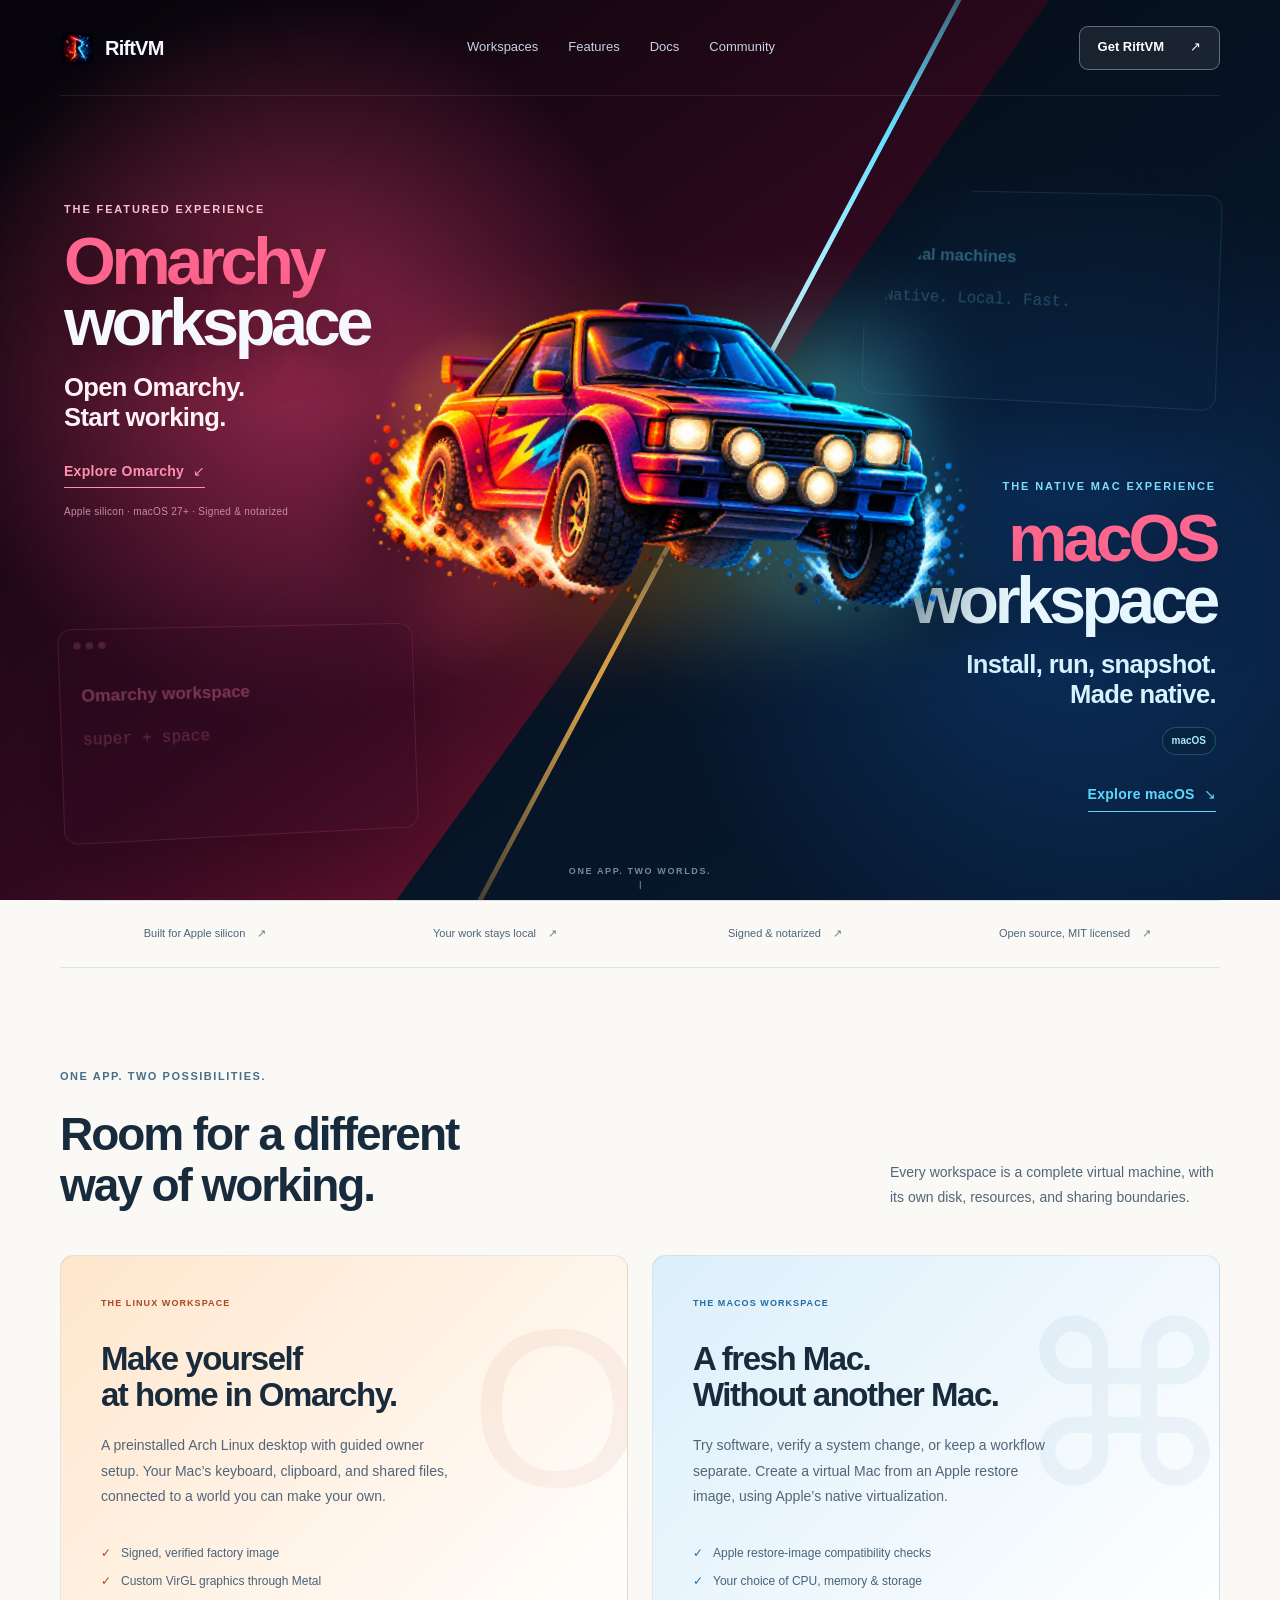
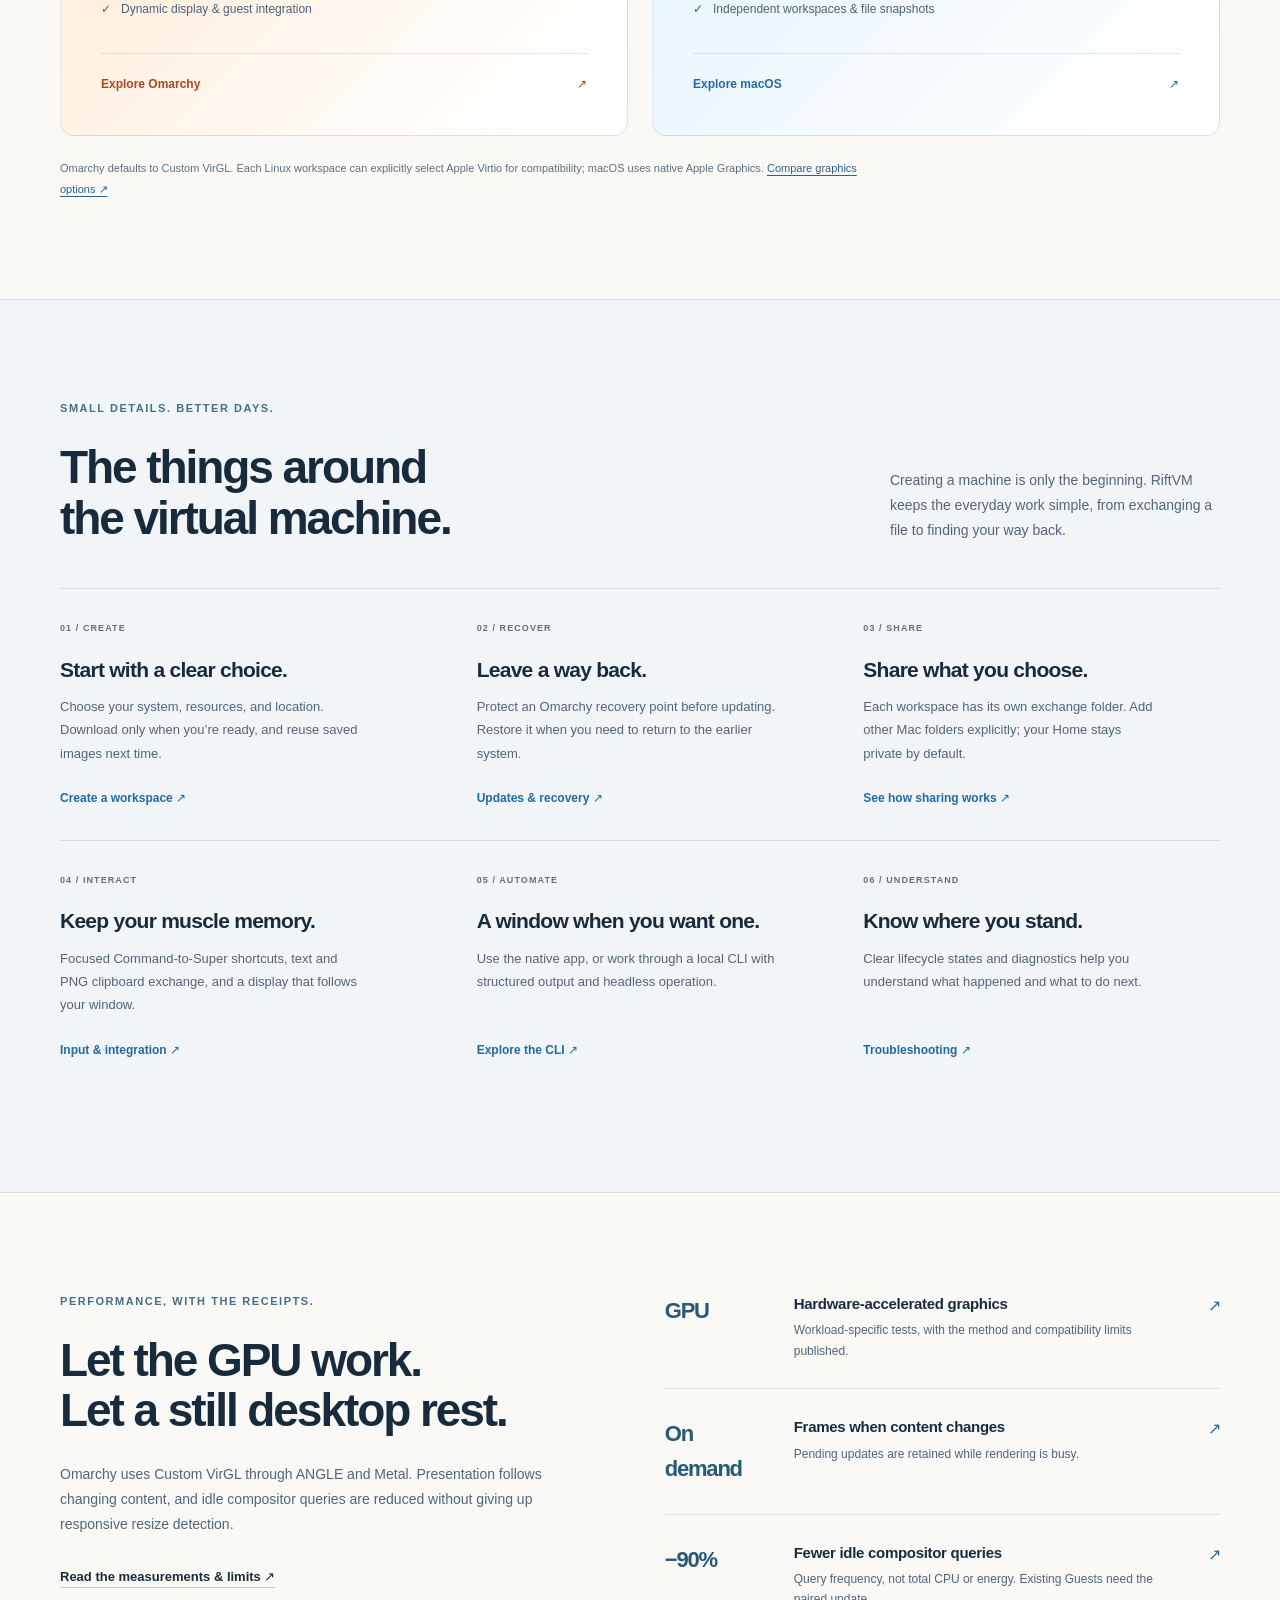
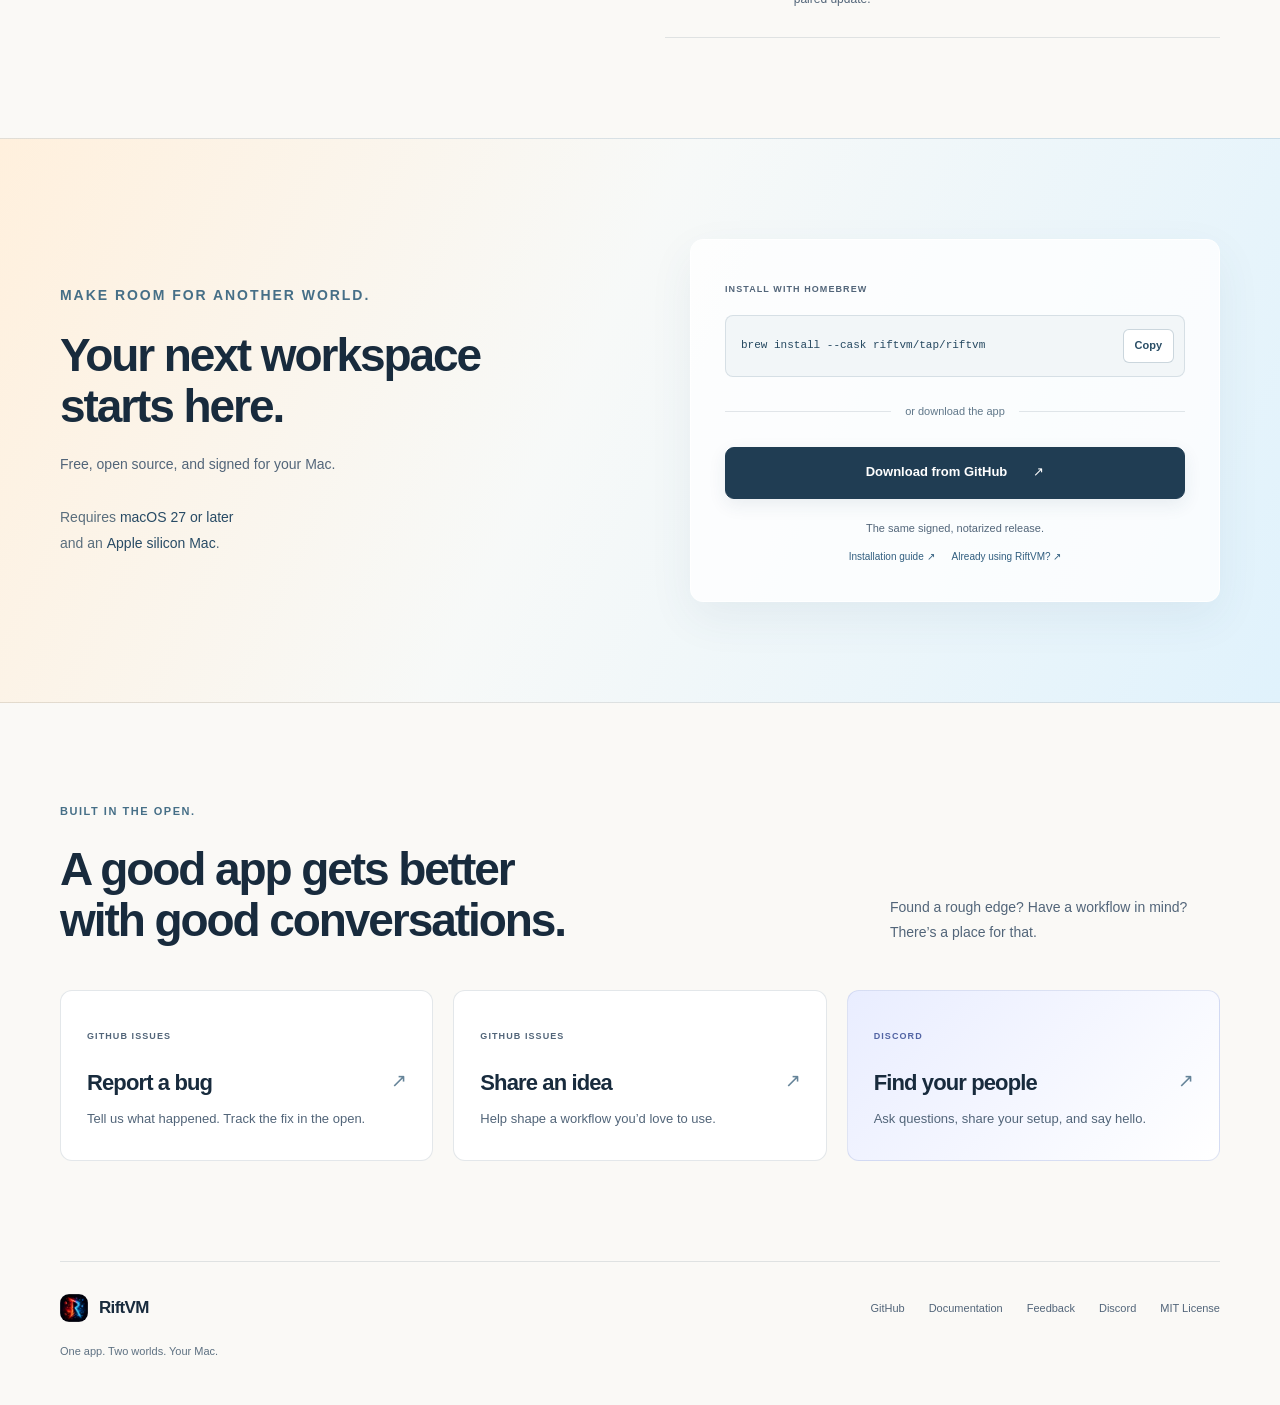
==== index.html @ 2d9b59b5 "Replace email-like hero label" ====
<!doctype html>
<html lang="en">
<head>
  <meta charset="utf-8">
  <meta name="viewport" content="width=device-width, initial-scale=1">
  <meta name="description" content="RiftVM brings focused Omarchy and macOS workspaces to Apple silicon Macs in one native app.">
  <meta name="theme-color" content="#07152f">
  <meta property="og:title" content="RiftVM — Bring another world to your Mac">
  <meta property="og:description" content="Create focused Omarchy and macOS workspaces in one native app.">
  <meta property="og:type" content="website">
  <meta property="og:url" content="https://riftvm.com/">
  <meta property="og:image" content="https://riftvm.com/assets/riftvm-omarchy-rally-car.webp">
  <meta name="twitter:card" content="summary_large_image">
  <link rel="icon" type="image/png" sizes="64x64" href="assets/favicon.png?brand=rift-r">
  <link rel="apple-touch-icon" href="assets/riftvm-icon.png?brand=rift-r">
  <link rel="canonical" href="https://riftvm.com/">
  <title>RiftVM — Bring another world to your Mac</title>
  <link rel="stylesheet" href="style.css?asset=30f7d41b2978">
  <link rel="stylesheet" href="copy-command.css?asset=e875d0a35232">
  <script src="copy-command.js?asset=a45e6baa63cd" defer></script>
</head>
<body>
  <a class="skip-link" href="#main">Skip to content</a>
  <header class="nav wrap">
    <a class="brand" href="#top" aria-label="RiftVM home"><img src="assets/riftvm-icon.png?brand=rift-r" width="34" height="34" alt="">RiftVM</a>
    <nav aria-label="Main navigation"><a href="#workspaces">Workspaces</a><a href="#features">Features</a><a href="https://github.com/riftvm/riftvm/blob/main/docs/README.md">Docs</a><a href="#community">Community</a></nav>
    <a class="button nav-download" href="#install">Get RiftVM <span aria-hidden="true">↗</span></a>
  </header>
  <main id="main">
    <section class="split-hero" id="top" aria-label="Explore RiftVM workspaces">
      <h1 class="visually-hidden">RiftVM — Omarchy and macOS. One app. Two worlds.</h1>
      <a class="split-product split-omarchy" href="#omarchy" aria-label="Explore the Omarchy workspace">
        <span class="product-content omarchy-content">
          <span class="product-kicker">The featured experience</span>
          <span class="product-title"><strong>Omarchy</strong> workspace</span>
          <span class="product-copy">Open Omarchy.<br>Start working.</span>
          <span class="product-action">Explore Omarchy <span aria-hidden="true">↙</span></span>
          <span class="product-meta">Apple silicon · macOS 27+ · Signed &amp; notarized</span>
        </span>
        <span class="ghost-window hot-window" aria-hidden="true"><i></i><i></i><i></i><b>Omarchy workspace</b><code>super + space</code></span>
      </a>

      <a class="split-product split-riftvm" href="#macos" aria-label="Explore the macOS workspace">
        <span class="product-content riftvm-content">
          <span class="product-kicker">The native Mac experience</span>
          <span class="product-title"><strong>macOS</strong> workspace</span>
          <span class="product-copy">Install, run, snapshot.<br>Made native.</span>
          <span class="system-list" aria-label="Supported system"><span>macOS</span></span>
          <span class="product-action">Explore macOS <span aria-hidden="true">↘</span></span>
        </span>
        <span class="ghost-window cool-window" aria-hidden="true"><i></i><i></i><i></i><b>Virtual machines</b><code>Native. Local. Fast.</code></span>
      </a>

      <div class="hero-rift" aria-hidden="true"></div>
      <div class="pixel-burst" aria-hidden="true">
        <i></i><i></i><i></i><i></i><i></i><i></i><i></i><i></i><i></i><i></i><i></i><i></i>
      </div>
      <div class="hero-car" aria-hidden="true">
        <span class="car-glow"></span>
        <img src="assets/riftvm-omarchy-rally-car.webp" width="1536" height="1024" fetchpriority="high" alt="">
      </div>
      <div class="hero-choice" aria-hidden="true"><span>One app. Two worlds.</span></div>
    </section>
    <div class="trust-strip wrap" aria-label="Product principles"><a href="https://github.com/riftvm/riftvm#requirements">Built for Apple silicon <span>↗</span></a><a href="https://github.com/riftvm/riftvm#what-it-does">Your work stays local <span>↗</span></a><a href="https://github.com/riftvm/riftvm/releases/latest">Signed &amp; notarized <span>↗</span></a><a href="https://github.com/riftvm/riftvm/blob/main/LICENSE">Open source, MIT licensed <span>↗</span></a></div>

    <section class="section wrap" id="workspaces" aria-labelledby="worlds-title">
      <div class="section-heading"><div><p class="eyebrow">One app. Two possibilities.</p><h2 id="worlds-title">Room for a different<br>way of working.</h2></div><p>Every workspace is a complete virtual machine, with its own disk, resources, and sharing boundaries.</p></div>
      <div class="world-grid">
        <a class="world-card warm" id="omarchy" href="https://github.com/riftvm/riftvm#omarchy"><span class="mini-label">THE LINUX WORKSPACE</span><h3>Make yourself<br>at home in Omarchy.</h3><p>A preinstalled Arch Linux desktop with guided owner setup. Your Mac’s keyboard, clipboard, and shared files, connected to a world you can make your own.</p><ul><li>Signed, verified factory image</li><li>Custom VirGL graphics through Metal</li><li>Dynamic display &amp; guest integration</li></ul><span class="card-link">Explore Omarchy <span aria-hidden="true">↗</span></span><span class="world-watermark" aria-hidden="true">O</span></a>
        <a class="world-card cool" id="macos" href="https://github.com/riftvm/riftvm#macos"><span class="mini-label">THE MACOS WORKSPACE</span><h3>A fresh Mac.<br>Without another Mac.</h3><p>Try software, verify a system change, or keep a workflow separate. Create a virtual Mac from an Apple restore image, using Apple’s native virtualization.</p><ul><li>Apple restore-image compatibility checks</li><li>Your choice of CPU, memory &amp; storage</li><li>Independent workspaces &amp; file snapshots</li></ul><span class="card-link">Explore macOS <span aria-hidden="true">↗</span></span><span class="world-watermark" aria-hidden="true">⌘</span></a>
      </div>
      <p class="backend-note">Omarchy defaults to Custom VirGL. Each Linux workspace can explicitly select Apple Virtio for compatibility; macOS uses native Apple Graphics. <a href="https://github.com/riftvm/riftvm#linux-graphics-backends">Compare graphics options ↗</a></p>
    </section>

    <section class="section features-section" id="features"><div class="wrap">
      <div class="section-heading"><div><p class="eyebrow">Small details. Better days.</p><h2>The things around<br>the virtual machine.</h2></div><p>Creating a machine is only the beginning. RiftVM keeps the everyday work simple, from exchanging a file to finding your way back.</p></div>
      <div class="feature-grid">
        <a class="feature-card" href="https://github.com/riftvm/riftvm#create-your-first-workspace"><span class="feature-number">01 / CREATE</span><h3>Start with a clear choice.</h3><p>Choose your system, resources, and location. Download only when you’re ready, and reuse saved images next time.</p><span class="card-link">Create a workspace ↗</span></a>
        <a class="feature-card" href="https://github.com/riftvm/riftvm/blob/main/docs/UPDATES_AND_RECOVERY.md"><span class="feature-number">02 / RECOVER</span><h3>Leave a way back.</h3><p>Protect an Omarchy recovery point before updating. Restore it when you need to return to the earlier system.</p><span class="card-link">Updates &amp; recovery ↗</span></a>
        <a class="feature-card" href="https://github.com/riftvm/riftvm#what-it-does"><span class="feature-number">03 / SHARE</span><h3>Share what you choose.</h3><p>Each workspace has its own exchange folder. Add other Mac folders explicitly; your Home stays private by default.</p><span class="card-link">See how sharing works ↗</span></a>
        <a class="feature-card" href="https://github.com/riftvm/riftvm/blob/main/docs/TROUBLESHOOTING.md#keyboard-input-is-missing-delayed-or-appears-after-mouse-movement"><span class="feature-number">04 / INTERACT</span><h3>Keep your muscle memory.</h3><p>Focused Command-to-Super shortcuts, text and PNG clipboard exchange, and a display that follows your window.</p><span class="card-link">Input &amp; integration ↗</span></a>
        <a class="feature-card" href="https://github.com/riftvm/riftvm#command-line-and-headless-mode"><span class="feature-number">05 / AUTOMATE</span><h3>A window when you want one.</h3><p>Use the native app, or work through a local CLI with structured output and headless operation.</p><span class="card-link">Explore the CLI ↗</span></a>
        <a class="feature-card" href="https://github.com/riftvm/riftvm/blob/main/docs/TROUBLESHOOTING.md"><span class="feature-number">06 / UNDERSTAND</span><h3>Know where you stand.</h3><p>Clear lifecycle states and diagnostics help you understand what happened and what to do next.</p><span class="card-link">Troubleshooting ↗</span></a>
      </div>
    </div></section>

    <section class="section wrap performance" id="performance"><div class="performance-intro"><p class="eyebrow">Performance, with the receipts.</p><h2>Let the GPU work.<br>Let a still desktop rest.</h2><p>Omarchy uses Custom VirGL through ANGLE and Metal. Presentation follows changing content, and idle compositor queries are reduced without giving up responsive resize detection.</p><a class="text-link" href="https://github.com/riftvm/riftvm/blob/main/docs/validation/watcher-idle-2026-09-13/README.md">Read the measurements &amp; limits ↗</a></div><div class="performance-list">
      <a href="https://github.com/riftvm/riftvm/blob/main/docs/validation/omarchy-custom-virgl-2026-09-13/README.md"><span class="metric">GPU</span><div><h3>Hardware-accelerated graphics</h3><p>Workload-specific tests, with the method and compatibility limits published.</p></div><span aria-hidden="true">↗</span></a>
      <a href="https://github.com/riftvm/riftvm/blob/main/docs/validation/omarchy-demand-rendering-2026-09-13/README.md"><span class="metric">On demand</span><div><h3>Frames when content changes</h3><p>Pending updates are retained while rendering is busy.</p></div><span aria-hidden="true">↗</span></a>
      <a href="https://github.com/riftvm/riftvm/blob/main/docs/UPDATES_AND_RECOVERY.md#update-riftvm-integration-inside-an-existing-guest"><span class="metric">−90%</span><div><h3>Fewer idle compositor queries</h3><p>Query frequency, not total CPU or energy. Existing Guests need the paired update.</p></div><span aria-hidden="true">↗</span></a>
    </div></section>

    <section class="section install-section" id="install" aria-labelledby="install-title"><div class="wrap install-grid"><div><p class="eyebrow">Make room for another world.</p><h2 id="install-title">Your next workspace<br>starts here.</h2><p>Free, open source, and signed for your Mac.</p><p class="requirements">Requires <strong>macOS 27 or later</strong><br>and an <strong>Apple silicon Mac</strong>.</p></div><div class="install-panel"><span class="mini-label">INSTALL WITH HOMEBREW</span><div class="install-command"><code>brew install --cask riftvm/tap/riftvm</code><button class="copy-button" type="button" data-copy="brew install --cask riftvm/tap/riftvm" aria-label="Copy Homebrew install command" aria-live="polite">Copy</button></div><div class="install-divider"><span>or download the app</span></div><a class="button primary download-button" href="https://github.com/riftvm/riftvm/releases/latest">Download from GitHub <span aria-hidden="true">↗</span></a><p class="install-details">The same signed, notarized release.<br><a href="https://github.com/riftvm/riftvm#install-riftvm">Installation guide ↗</a> <a href="https://github.com/riftvm/riftvm/blob/main/docs/UPDATES_AND_RECOVERY.md">Already using RiftVM? ↗</a></p></div></div></section>

    <section class="section wrap community" id="community"><div class="section-heading"><div><p class="eyebrow">Built in the open.</p><h2>A good app gets better<br>with good conversations.</h2></div><p>Found a rough edge? Have a workflow in mind? There’s a place for that.</p></div><div class="community-grid">
      <a class="community-card" href="https://github.com/riftvm/riftvm/issues/new?template=bug_report.yml"><span class="mini-label">GITHUB ISSUES</span><h3>Report a bug <span aria-hidden="true">↗</span></h3><p>Tell us what happened. Track the fix in the open.</p></a>
      <a class="community-card" href="https://github.com/riftvm/riftvm/issues/new?template=feature_request.yml"><span class="mini-label">GITHUB ISSUES</span><h3>Share an idea <span aria-hidden="true">↗</span></h3><p>Help shape a workflow you’d love to use.</p></a>
      <a class="community-card discord-card" href="https://discord.com/invite/eGzEaP6TzR"><span class="mini-label">DISCORD</span><h3>Find your people <span aria-hidden="true">↗</span></h3><p>Ask questions, share your setup, and say hello.</p></a>
    </div></section>
  </main>
  <footer class="wrap"><div><a class="brand" href="#top"><img src="assets/riftvm-icon.png?brand=rift-r" width="28" height="28" alt="">RiftVM</a><p>One app. Two worlds. Your Mac.</p></div><nav aria-label="Footer navigation"><a href="https://github.com/riftvm/riftvm">GitHub</a><a href="https://github.com/riftvm/riftvm/blob/main/docs/README.md">Documentation</a><a href="https://github.com/riftvm/riftvm/issues/new/choose">Feedback</a><a href="https://discord.com/invite/eGzEaP6TzR">Discord</a><a href="https://github.com/riftvm/riftvm/blob/main/LICENSE">MIT License</a></nav></footer>
</body>
</html>
---- style.css ----
:root{color-scheme:dark;--bg:#0b0e13;--panel:#12171e;--text:#f2f3f5;--muted:#a1a8b3;--line:#ffffff16;--accent:#acbcff;--warm:#ffb295;--cool:#a4bcff;font-family:-apple-system,BlinkMacSystemFont,"Segoe UI",sans-serif;font-synthesis:none}
*{box-sizing:border-box}html{scroll-behavior:smooth;scroll-padding-top:28px}body{margin:0;background:var(--bg);color:var(--text);font-size:16px;line-height:1.6;-webkit-font-smoothing:antialiased}a{color:inherit;text-decoration:none}button{font:inherit}a:focus-visible,button:focus-visible{outline:3px solid var(--accent);outline-offset:6px}h1,h2,h3,p{margin:0}h1,h2,h3{line-height:1.1;letter-spacing:-.045em}p{color:var(--muted)}.wrap{width:min(1160px,calc(100% - 80px));margin-inline:auto}.nav{display:flex;align-items:center;justify-content:space-between;gap:28px;min-height:96px;border-bottom:1px solid var(--line)}.brand{display:inline-flex;align-items:center;gap:11px;font-size:20px;font-weight:700;letter-spacing:-.04em}.brand img{border-radius:9px}.nav nav,footer nav{display:flex;gap:30px;align-items:center;font-size:13px;color:var(--muted)}nav a:hover,footer a:hover{color:var(--text)}.button{display:inline-flex;align-items:center;justify-content:center;gap:26px;min-height:44px;padding:10px 18px;border:1px solid #ffffff26;border-radius:9px;font-size:13px;font-weight:650;transition:background .2s,transform .2s}.button:hover{background:#ffffff12;transform:translateY(-2px)}.button.primary{background:var(--text);color:#11151c;border-color:var(--text);min-height:52px;padding-inline:23px}.button.primary:hover{background:#dce4ff}.eyebrow{font-size:11px;letter-spacing:.14em;font-weight:650;text-transform:uppercase;color:var(--accent);display:flex;align-items:center;gap:10px;margin-bottom:24px}.status-dot{display:inline-block;flex:none;width:6px;height:6px;border-radius:50%;background:#9bceb2;box-shadow:0 0 12px #9bceb233}.hero{padding-block:96px 80px;display:grid;grid-template-columns:1.08fr 1fr;gap:60px;align-items:center}.hero h1{font-size:clamp(44px,4.6vw,64px);letter-spacing:-.055em;line-height:1.04}.hero h1>span{color:#a3aab6}.hero-description{font-size:17px;line-height:1.8;margin-top:26px;max-width:480px}.actions{display:flex;align-items:center;flex-wrap:wrap;gap:24px;margin-top:34px}.text-link{font-size:13px;font-weight:600;border-bottom:1px solid #ffffff35;padding-bottom:3px}.text-link:hover{color:var(--accent);border-color:var(--accent)}.hero-meta{font-size:11px;margin-top:22px;color:#8b939f}.hero-meta>span{margin-inline:8px}.workspace-preview{position:relative;background:linear-gradient(135deg,#222731,#141920 65%);border:1px solid #ffffff20;border-radius:16px;box-shadow:0 32px 80px #0005;transform:perspective(1500px) rotateY(-3deg)}.workspace-preview:before{content:"";position:absolute;inset:0;z-index:-1;background:radial-gradient(ellipse at 20% 30%,#f7855520,transparent 55%),radial-gradient(ellipse at 90% 80%,#688dff1a,transparent 55%);filter:blur(20px);pointer-events:none}.preview-toolbar{display:flex;align-items:center;justify-content:space-between;padding:15px 18px;border-bottom:1px solid var(--line);font-size:11px;color:#aaaeb7}.window-dots{display:flex;gap:6px}.window-dots i{width:7px;height:7px;background:#ffffff28;border-radius:50%}.toolbar-symbol{font-size:16px}.preview-body{display:grid;grid-template-columns:1fr 1fr;gap:12px;padding:26px 20px 20px}.preview-heading{grid-column:1/-1;margin-bottom:14px}.mini-label{font-size:9px;letter-spacing:.12em;font-weight:650;color:var(--muted)}.preview-heading h2{font-size:22px;letter-spacing:-.035em;margin-top:9px}.preview-caption{font-size:10px;color:#7e8794;display:block;margin-top:5px}.workspace-tile{position:relative;padding:20px 16px 15px;border-radius:10px;border:1px solid #ffffff12;display:flex;flex-direction:column;align-items:flex-start;transition:transform .2s,border-color .2s;overflow:hidden}.warm{--world:var(--warm);--world-bg:#e9804910}.cool{--world:var(--cool);--world-bg:#688dff10}.workspace-tile.warm{background:linear-gradient(135deg,#34261f,#25201f)}.workspace-tile.cool{background:linear-gradient(135deg,#222d42,#1b2331)}.workspace-tile:hover{transform:translateY(-4px);border-color:var(--world)}.world-icon{display:flex;align-items:center;justify-content:center;width:40px;height:40px;background:var(--world-bg);border:1px solid #ffffff20;border-radius:12px;color:var(--world);font-size:24px;margin-bottom:20px}.workspace-tile strong{display:block;font-size:18px;line-height:1.3}.workspace-tile div>span{font-size:10px;color:var(--world)}.tile-arrow{position:absolute;top:22px;right:18px;color:var(--world)}.workspace-tile p{font-size:10px;line-height:1.8;margin:16px 0 24px;color:#a9a8aa}.tile-bottom{border-top:1px solid #ffffff12;width:100%;padding-top:12px;font-size:8px;color:var(--world);display:flex;justify-content:space-between;gap:4px}.preview-footer{font-size:9px;display:flex;align-items:center;gap:8px;padding:0 20px 18px;color:#8b939f}.preview-footer .status-dot{width:4px;height:4px}.trust-strip{display:grid;grid-template-columns:repeat(4,1fr);border-block:1px solid var(--line)}.trust-strip a{font-size:11px;color:#a3aab6;padding:24px 0;display:flex;justify-content:center;gap:12px}.trust-strip a:hover{color:var(--text)}.trust-strip a span{color:#59616c}.section{padding-block:100px}.section-heading{display:flex;justify-content:space-between;gap:60px;align-items:end;margin-bottom:45px}.section-heading h2,.performance h2,.install-section h2{font-size:clamp(32px,3.6vw,46px)}.section-heading>p{font-size:14px;line-height:1.8;max-width:330px}.world-grid{display:grid;grid-template-columns:1fr 1fr;gap:24px}.world-card{padding:40px;position:relative;overflow:hidden;border-radius:14px;border:1px solid #ffffff16;display:flex;flex-direction:column;align-items:start;background:linear-gradient(130deg,var(--world-bg),#11161e 70%);transition:border-color .2s,transform .2s}.world-card:hover{border-color:var(--world);transform:translateY(-3px)}.world-card .mini-label{color:var(--world)}.world-card h3{font-size:33px;margin:30px 0 20px;position:relative;z-index:1}.world-card p{font-size:14px;line-height:1.8;max-width:355px;position:relative;z-index:1}.world-card ul{list-style:none;padding:0;margin:26px 0 34px;font-size:12px;color:#c0c4cb;position:relative;z-index:1}.world-card li{margin-top:9px}.world-card li:before{content:"✓";margin-right:10px;color:var(--world)}.card-link{font-size:12px;font-weight:600;display:flex;align-items:center;justify-content:space-between;width:100%;margin-top:auto;color:var(--accent)}.world-card .card-link{color:var(--world);border-top:1px solid var(--line);padding-top:21px;position:relative;z-index:1}.world-watermark{position:absolute;right:-18px;top:40px;font-size:225px;font-weight:500;line-height:1;color:var(--world);opacity:.035;pointer-events:none}.features-section{background:#10141b;border-block:1px solid var(--line)}.feature-grid{display:grid;grid-template-columns:repeat(3,1fr)}.feature-card{display:flex;flex-direction:column;padding:32px 30px;border-top:1px solid var(--line);transition:background .2s}.feature-card:nth-child(3n+1){padding-left:0}.feature-card h3{font-size:21px;letter-spacing:-.035em;margin:22px 0 14px}.feature-card p{font-size:13px;line-height:1.8;margin-bottom:24px;max-width:300px}.feature-number{font-size:9px;font-weight:650;letter-spacing:.12em;color:#76808f}.feature-card:hover{background:#ffffff03}.performance{display:grid;grid-template-columns:1fr 1.1fr;gap:100px}.performance-intro>p:not(.eyebrow){font-size:14px;line-height:1.8;margin:26px 0}.performance-list a{display:grid;grid-template-columns:105px 1fr 12px;gap:24px;align-items:start;border-bottom:1px solid var(--line);padding:27px 0}.performance-list a:first-child{padding-top:0}.metric{font-size:22px;font-weight:600;letter-spacing:-.055em;color:#d9e0f3}.performance-list h3{font-size:15px;letter-spacing:-.02em;margin:3px 0 8px}.performance-list p{font-size:12px;line-height:1.7}.performance-list a>span:last-child{color:var(--accent)}.performance-list a:hover h3{color:var(--accent)}.install-section{background:radial-gradient(ellipse at 75% 50%,#8097ff0b,transparent 60%),#11161f;border-block:1px solid var(--line)}.install-grid{display:grid;grid-template-columns:1fr 1fr;gap:100px;align-items:center}.install-grid h2{margin-bottom:22px}.install-grid p{font-size:14px}.requirements{margin-top:28px;line-height:1.9;color:#858e9b}.requirements strong{color:#c0c6d0;font-weight:500}.install-panel{padding:34px;border:1px solid #ffffff1b;border-radius:13px;background:#0b0e1380}.install-divider{display:flex;align-items:center;gap:14px;color:#6e7785;font-size:11px;margin:26px 0}.install-divider:before,.install-divider:after{content:"";height:1px;background:var(--line);flex:1}.download-button{width:100%}.install-details{text-align:center;font-size:11px!important;line-height:2;margin-top:18px}.install-details a{font-size:10px;color:#bec8dc;display:inline-block;margin:8px 7px 0}.install-details a:hover{color:white}.community-grid{display:grid;grid-template-columns:repeat(3,1fr);gap:20px}.community-card{padding:30px 26px;border:1px solid var(--line);border-radius:12px;background:#10151c;transition:border-color .2s,transform .2s}.community-card:hover{border-color:#ffffff38;transform:translateY(-3px)}.community-card h3{font-size:22px;letter-spacing:-.04em;display:flex;justify-content:space-between;gap:16px;margin:24px 0 14px}.community-card h3>span{font-size:19px;color:#9099aa}.community-card p{font-size:13px}.discord-card{background:linear-gradient(135deg,#7b89ed13,#10151c);border-color:#919ffc24}.discord-card .mini-label{color:#a4b0ff}footer{display:flex;justify-content:space-between;align-items:start;gap:35px;padding-block:32px 45px;border-top:1px solid var(--line)}footer .brand{font-size:17px}footer p{font-size:11px;margin-top:13px;color:#76808e}footer nav{flex-wrap:wrap;justify-content:flex-end;gap:18px 24px;font-size:11px;padding-top:6px}.skip-link{position:absolute;left:20px;top:-100px;z-index:50;padding:12px;background:white;color:black}.skip-link:focus{top:10px}
@media(min-width:1500px){.hero{padding-block:120px 100px}}
@media(max-width:1000px){.wrap{width:calc(100% - 48px)}.nav nav{gap:20px}.hero{gap:30px;padding-block:72px}.hero h1{font-size:48px}.hero-description{font-size:15px}.hero .actions{gap:18px}.hero .text-link{font-size:12px}.preview-body{padding:24px 14px 16px;gap:9px}.workspace-tile{padding:16px 12px 12px}.workspace-tile strong{font-size:16px}.tile-bottom{font-size:7px}.preview-footer{font-size:8px}.performance,.install-grid{gap:45px}.world-card{padding:30px}.world-card h3{font-size:29px}.feature-card{padding:28px 20px}.section{padding-block:76px}.community-card{padding:24px 20px}.community-card h3{font-size:19px}}
@media(max-width:760px){.nav{min-height:80px;gap:20px;flex-wrap:wrap;padding-block:20px}.nav nav{order:3;width:100%;justify-content:space-between;gap:14px}.nav-download{margin-left:auto}.hero{grid-template-columns:1fr;padding-block:58px;gap:44px}.hero-copy{max-width:570px}.hero h1{font-size:clamp(42px,8vw,58px)}.hero-description{max-width:520px}.workspace-preview{transform:none;width:100%;max-width:560px;margin:auto}.preview-body{padding:24px;gap:16px}.workspace-tile{padding:22px 20px 16px}.workspace-tile strong{font-size:20px}.workspace-tile p{font-size:12px}.tile-bottom{font-size:9px}.preview-footer{font-size:10px;padding:0 24px 20px}.trust-strip{grid-template-columns:1fr 1fr}.trust-strip a{padding:15px 0;font-size:10px;justify-content:start}.section-heading{align-items:start;flex-direction:column;gap:22px;margin-bottom:30px}.section-heading>p{max-width:470px}.world-grid{gap:16px}.world-card{padding:26px}.world-card h3{font-size:26px}.world-card p{font-size:13px}.world-card ul{font-size:11px}.feature-grid{grid-template-columns:1fr 1fr}.feature-card:nth-child(3n+1){padding-left:20px}.feature-card:nth-child(2n+1){padding-left:0}.performance,.install-grid{grid-template-columns:1fr;gap:40px}.performance-intro{max-width:520px}.performance-list a:first-child{padding-top:25px;border-top:1px solid var(--line)}.community-grid{grid-template-columns:1fr}.community-card{padding:26px}.community-card h3{font-size:23px;margin-top:16px}footer{flex-direction:column;gap:28px}footer nav{justify-content:start}.install-panel{max-width:580px;width:100%}}
@media(max-width:480px){.wrap{width:calc(100% - 36px)}.nav nav{font-size:12px}.brand{font-size:19px}.button.nav-download{font-size:12px;min-height:40px}.hero{padding-block:44px}.hero .eyebrow{font-size:9px;letter-spacing:.1em}.hero-description{font-size:15px}.hero .actions{align-items:start;flex-direction:column;gap:20px}.hero-meta{font-size:10px}.hero-meta>span{margin-inline:5px}.preview-body{padding:20px 13px 15px;gap:10px}.preview-heading{margin-bottom:8px}.preview-heading .mini-label{font-size:8px}.workspace-tile{padding:18px 12px 12px}.workspace-tile strong{font-size:17px}.workspace-tile p{font-size:10px}.world-icon{width:34px;height:34px;font-size:20px;margin-bottom:18px}.tile-bottom{font-size:7px}.preview-footer{font-size:8px;padding:0 14px 16px}.section{padding-block:64px}.section-heading h2,.performance h2,.install-section h2{font-size:34px}.world-grid,.feature-grid{grid-template-columns:1fr}.world-card{padding:30px}.world-card h3{font-size:32px}.world-card ul{font-size:12px}.feature-card,.feature-card:nth-child(3n+1),.feature-card:nth-child(2n+1){padding:28px 0}.feature-card h3{font-size:24px}.feature-card p{max-width:none;font-size:14px}.performance-list a{grid-template-columns:87px 1fr 10px;gap:17px}.metric{font-size:21px}.performance-list h3{font-size:14px}.install-panel{padding:25px 18px}.install-panel .mini-label{font-size:9px}.trust-strip a{font-size:9px;gap:5px}.hero-meta{max-width:320px}footer nav{gap:14px 20px}}
@media(prefers-reduced-motion:reduce){html{scroll-behavior:auto}*,*:before,*:after{transition:none!important;animation:none!important}}
.backend-note{margin-top:22px;font-size:11px;line-height:1.9;color:#828c9b;max-width:830px}.backend-note a{color:#bac7e4;text-decoration:underline;text-underline-offset:3px}


/* Daylight palette: two worlds separated by the original diagonal light seam. */
:root{color-scheme:light;--bg:#faf9f6;--panel:#fff;--text:#182b3d;--muted:#526579;--line:#25425b20;--accent:#246aa2;--warm:#aa471e;--cool:#246aa2}
body{isolation:isolate}
.hero h1{text-shadow:none}.hero h1>span{color:#386887}.eyebrow{color:#466f87}.hero-meta,.feature-number,.preview-caption,footer p{color:#5e7182}
.button{border-color:#34597440;background:#ffffff70}.button:hover{background:#fff}.button.primary{background:#203d53;color:#fff;border-color:#203d53;box-shadow:0 6px 18px #28455d16}.button.primary:hover{background:#2c5674}
.text-link{border-color:#315b7945}.status-dot{background:#477d63}
.workspace-preview{background:linear-gradient(135deg,#fffcf6ed,#f5fbffed);border-color:#fff;box-shadow:0 25px 65px #3b607824,0 2px 6px #32547012}.workspace-preview:before{display:none}
.preview-toolbar{color:#536d80}.window-dots i{background:#a9b8bf}.window-dots i:first-child{background:#eaa28c}.window-dots i:nth-child(2){background:#e8c57b}.window-dots i:nth-child(3){background:#8fbaa7}
.workspace-tile.warm{background:linear-gradient(145deg,#ffe3c4,#fff1e5)}.workspace-tile.cool{background:linear-gradient(145deg,#d1eafa,#e9f5fd)}.workspace-tile{border-color:#547a961a}.world-icon{border-color:#547a9628}.workspace-tile p{color:#51687b}.tile-bottom{border-color:#53748b25}.preview-footer{color:#5c7180}
.trust-strip a{color:#4d6578}.trust-strip a span{color:#637c91}
.world-card{background:linear-gradient(135deg,var(--world-bg),#fff 90%);border-color:#34597422}.world-card.warm{--world-bg:#ffe6cc}.world-card.cool{--world-bg:#dceffb}.world-card ul{color:#496277}.world-watermark{opacity:.055}
.features-section{background:#f1f5f7}.feature-card:hover{background:#e7eef3}.metric{color:#285975}
.install-section{background:linear-gradient(115deg,#fff0dd,#f7f9f8 45%,#e0f2fc)}.requirements{color:#5a6e7d}.requirements strong{color:#284b65}.install-panel{background:#ffffffc9;border-color:#fff;box-shadow:0 16px 45px #38557012}.install-divider{color:#61788a}.install-details a{color:#315e7f}.install-details a:hover{color:#173d58}
.community-card{background:#fff;border-color:#25425b20}.community-card:hover{border-color:#7594aa}.community-card h3>span{color:#668499}.discord-card{background:linear-gradient(135deg,#e9edff,#fff);border-color:#aab8df60}.discord-card .mini-label{color:#5264a4}
.backend-note{color:#5b7080}.backend-note a{color:#2d608a}
.install-command{background:#f2f6f8!important;border-color:#32597425!important}.install-command code{color:#254860}.copy-button{background:#fff!important;color:#294d65!important;border-color:#315b7940!important}
/* Original RiftVM hero, restored from eb01b3b. */
/* The hero is one decision surface split into two complete product links. */
.split-hero { position:relative; min-height:max(720px,calc(100svh - 76px)); margin-top:-76px; padding-top:76px; overflow:hidden; isolation:isolate; background:#07101f; }
.split-hero::before,.split-hero::after { position:absolute; inset:0; z-index:-3; content:""; transition:filter .65s ease,transform .65s cubic-bezier(.2,.8,.2,1); }
.split-hero::before { background:radial-gradient(circle at 37% 47%,#ffb02e90 0,transparent 10%),radial-gradient(circle at 23% 40%,#ff477e80 0,transparent 32%),linear-gradient(145deg,#07050b 6%,#31091f 50%,#b62043 100%); clip-path:polygon(0 0,82% 0,31% 100%,0 100%); }
.split-hero::after { background:radial-gradient(circle at 64% 54%,#37cfff4d 0,transparent 15%),radial-gradient(circle at 83% 64%,#176dd84d 0,transparent 35%),linear-gradient(145deg,#071321 0,#06101d 42%,#071b35 100%); clip-path:polygon(82% 0,100% 0,100% 100%,31% 100%); }
.split-product { position:absolute; inset:76px 0 0; z-index:2; color:var(--text); }
.split-product:focus-visible { outline:2px solid currentColor; outline-offset:-6px; }
.split-omarchy { clip-path:polygon(0 0,82% 0,31% 100%,0 100%); }
.split-riftvm { clip-path:polygon(82% 0,100% 0,100% 100%,31% 100%); }
.product-content { position:absolute; z-index:5; display:flex; flex-direction:column; align-items:flex-start; max-width:430px; transition:transform .55s cubic-bezier(.2,.8,.2,1),opacity .4s ease; }
.omarchy-content { top:13%; left:max(5vw,calc((100vw - 1320px)/2)); }
.riftvm-content { right:max(5vw,calc((100vw - 1320px)/2)); bottom:11%; align-items:flex-end; text-align:right; }
.product-kicker { margin-bottom:13px; color:#ffc1d0; font-size:11px; font-weight:850; letter-spacing:.17em; text-transform:uppercase; }
.split-riftvm .product-kicker { color:#80ddff; }
.product-title { display:block; font-size:clamp(48px,5.2vw,82px); font-weight:780; letter-spacing:-.065em; line-height:.92; text-shadow:0 8px 45px #0008; }
.product-title strong { color:#ff668f; font:inherit; }
.split-riftvm .product-title { color:#e7f7ff; }
.product-copy { margin-top:18px; color:#fff3f6; font-size:clamp(20px,2vw,30px); font-weight:600; letter-spacing:-.025em; line-height:1.18; }
.split-riftvm .product-copy { color:#d7f3ff; }
.product-action { display:inline-flex; align-items:center; gap:9px; margin-top:28px; padding-bottom:5px; border-bottom:1px solid currentColor; color:#ff8faf; font-size:14px; font-weight:800; letter-spacing:.02em; }
.split-riftvm .product-action { color:#5ad9ff; }
.product-action span { transition:transform .25s ease; }
.split-product:hover .product-action span { transform:translate(4px,4px); }
.product-meta { margin-top:16px; color:#c88da0; font-size:10px; letter-spacing:.03em; }
.system-list { display:flex; flex-wrap:wrap; justify-content:flex-end; gap:7px; margin-top:18px; }
.system-list span { padding:5px 9px; border:1px solid #56cfff42; border-radius:999px; background:#08233bb8; color:#a9eaff; font-size:10px; font-weight:700; }
.ghost-window { position:absolute; z-index:1; display:flex; flex-direction:column; width:min(28vw,430px); height:210px; padding:16px 20px; overflow:hidden; border:1px solid; border-radius:14px; backdrop-filter:blur(16px); opacity:.36; box-shadow:0 24px 80px #0008; transition:opacity .45s ease,transform .55s ease; }
.ghost-window i { position:absolute; top:12px; width:7px; height:7px; border-radius:50%; background:currentColor; opacity:.5; }
.ghost-window i:nth-child(1){left:14px}.ghost-window i:nth-child(2){left:26px}.ghost-window i:nth-child(3){left:38px}
.ghost-window b { margin-top:35px; font-size:17px; }.ghost-window code { margin-top:18px; color:inherit; opacity:.72; }
.hot-window { bottom:8%; left:5%; border-color:#ff648a70; background:#2b071fb0; color:#ff87a9; transform:perspective(900px) rotateY(8deg) rotate(-2deg); }
.cool-window { top:12%; right:5%; border-color:#4ccfff5c; background:#06182cba; color:#70dcff; transform:perspective(900px) rotateY(-8deg) rotate(2deg); }
.split-product:hover .ghost-window { opacity:.55; }
.split-omarchy:hover .hot-window { transform:perspective(900px) rotateY(2deg) rotate(-1deg) translateY(-4px); }
.split-riftvm:hover .cool-window { transform:perspective(900px) rotateY(-2deg) rotate(1deg) translateY(-4px); }
.split-hero:has(.split-omarchy:hover)::before { filter:saturate(1.18) brightness(1.08); transform:scale(1.015); }
.split-hero:has(.split-riftvm:hover)::after { filter:saturate(1.2) brightness(1.1); transform:scale(1.015); }
.hero-rift { position:absolute; inset:-18% auto -18% 56%; z-index:3; width:5px; background:linear-gradient(180deg,transparent,#62deff 20%,#fff 49%,#ffbd52 68%,transparent); box-shadow:-8px 0 28px #ff3d7890,8px 0 28px #40d8ff90; transform:rotate(28deg); transform-origin:center; animation:riftIgnite 1.15s .1s both; }
.hero-car { position:absolute; top:51%; left:52%; z-index:8; width:min(48vw,740px); pointer-events:none; transform:translate(-50%,-50%) rotate(-2deg); filter:drop-shadow(0 30px 35px #000a); animation:carBurst 1.25s cubic-bezier(.16,.82,.21,1.08) both; }
.hero-car img { position:relative; z-index:2; display:block; width:100%; height:auto; }
.car-glow { position:absolute; inset:20% 10% 8%; background:linear-gradient(90deg,#ff3d7890,#ffb12e55 43%,#45d9ff8c); filter:blur(42px); opacity:.7; }
.pixel-burst { position:absolute; inset:0; z-index:6; pointer-events:none; }
.pixel-burst i { position:absolute; top:50%; left:52%; width:8px; height:8px; background:#ff5b86; box-shadow:0 0 16px currentColor; opacity:0; animation:pixelFly 1.1s var(--delay) cubic-bezier(.1,.75,.2,1) both; }
.pixel-burst i:nth-child(even){background:#55dcff}.pixel-burst i:nth-child(3n){width:5px;height:5px;background:#ffb32e}
.pixel-burst i:nth-child(1){--x:-35vw;--y:-25vh;--delay:.18s}.pixel-burst i:nth-child(2){--x:34vw;--y:-28vh;--delay:.22s}.pixel-burst i:nth-child(3){--x:-27vw;--y:24vh;--delay:.27s}.pixel-burst i:nth-child(4){--x:31vw;--y:27vh;--delay:.2s}.pixel-burst i:nth-child(5){--x:-19vw;--y:-34vh;--delay:.31s}.pixel-burst i:nth-child(6){--x:22vw;--y:35vh;--delay:.34s}.pixel-burst i:nth-child(7){--x:-42vw;--y:5vh;--delay:.25s}.pixel-burst i:nth-child(8){--x:40vw;--y:-3vh;--delay:.3s}.pixel-burst i:nth-child(9){--x:-12vw;--y:38vh;--delay:.22s}.pixel-burst i:nth-child(10){--x:15vw;--y:-40vh;--delay:.28s}.pixel-burst i:nth-child(11){--x:-31vw;--y:-10vh;--delay:.36s}.pixel-burst i:nth-child(12){--x:33vw;--y:12vh;--delay:.32s}
.hero-choice { position:absolute; bottom:22px; left:50%; z-index:9; color:#b3c5d8; font-size:9px; font-weight:800; letter-spacing:.18em; text-transform:uppercase; transform:translateX(-50%); opacity:.66; }
.hero-choice::before { position:absolute; bottom:-11px; left:50%; width:1px; height:8px; background:#b3c5d8; content:""; }
@keyframes carBurst { 0%{opacity:0;transform:translate(-45%,-35%) scale(.34) rotate(-9deg);filter:blur(8px) drop-shadow(0 20px 25px #000)} 58%{opacity:1;transform:translate(-50%,-52%) scale(1.045) rotate(-1deg);filter:blur(0) drop-shadow(0 34px 38px #000b)} 100%{opacity:1;transform:translate(-50%,-50%) scale(1) rotate(-2deg);filter:blur(0) drop-shadow(0 30px 35px #000a)} }
@keyframes riftIgnite { 0%{opacity:0;clip-path:inset(50% 0 50%)} 45%{opacity:1} 100%{opacity:1;clip-path:inset(0 0 0)} }
@keyframes pixelFly { 0%{opacity:0;transform:translate(0,0) scale(.2) rotate(0)} 25%{opacity:1} 100%{opacity:0;transform:translate(var(--x),var(--y)) scale(1.6) rotate(180deg)} }

@media(max-width:1000px){
  .split-hero { min-height:760px; }
  .product-title { font-size:clamp(43px,6.5vw,64px); }
  .omarchy-content { left:4vw; }
  .riftvm-content { right:4vw; }
  .hero-car { width:min(54vw,650px); }
  .ghost-window { width:31vw; height:180px; }
}

@media(max-width:600px){
  .split-hero { min-height:max(760px,100svh); margin-top:-68px; padding-top:68px; }
  .split-hero::before { clip-path:polygon(0 0,100% 0,100% 20%,0 68%); background:radial-gradient(circle at 36% 37%,#ffad2f8c 0,transparent 15%),radial-gradient(circle at 20% 25%,#ff477e72 0,transparent 40%),linear-gradient(155deg,#07050b 5%,#3a0a25 62%,#a41e42 100%); }
  .split-hero::after { clip-path:polygon(100% 20%,100% 100%,0 100%,0 68%); background:radial-gradient(circle at 66% 66%,#37cfff4a 0,transparent 24%),linear-gradient(155deg,#071321,#06101d 46%,#08203d); }
  .split-product { inset:68px 0 0; }
  .split-omarchy { clip-path:polygon(0 0,100% 0,100% 20%,0 68%); }
  .split-riftvm { clip-path:polygon(100% 20%,100% 100%,0 100%,0 68%); }
  .product-content { max-width:74vw; }
  .omarchy-content { top:7%; left:20px; }
  .riftvm-content { right:20px; bottom:7%; }
  .product-kicker { margin-bottom:9px; font-size:8px; }
  .product-title { font-size:clamp(39px,12vw,52px); }
  .product-copy { margin-top:10px; font-size:18px; }
  .product-action { margin-top:15px; font-size:12px; }
  .product-meta { display:none; }
  .system-list { margin-top:11px; }
  .system-list span { padding:3px 7px; font-size:8px; }
  .ghost-window { display:none; }
  .hero-rift { inset:-15% auto -15% 49%; width:3px; transform:rotate(43deg); }
  .hero-car { top:50%; left:54%; z-index:3; width:min(112vw,610px); opacity:.86; }
  .hero-choice { display:none; }
}

.split-hero{--text:#f6f8ff;margin-top:-96px;padding-top:96px;min-height:max(720px,100svh)}
.split-product{inset:96px 0 0}.hero-rift,.hero-choice{pointer-events:none}
.nav{position:relative;z-index:20;color:#f6f8ff;border-bottom-color:#ffffff16}.nav nav{color:#c6d2e3}.nav nav a:hover{color:white}.nav-download{background:#ffffff14;border-color:#ffffff55;color:white}.nav-download:hover{background:#ffffff28}
.visually-hidden{position:absolute;width:1px;height:1px;padding:0;margin:-1px;overflow:hidden;clip:rect(0,0,0,0);white-space:nowrap;border:0}
@media(max-width:760px){.split-hero{margin-top:-122px;padding-top:122px}.split-product{inset:122px 0 0}}
@media(prefers-reduced-motion:reduce){.hero-rift,.hero-car,.pixel-burst i{animation:none}.pixel-burst{display:none}.split-hero:before,.split-hero:after,.product-content,.ghost-window,.product-action span{transition:none}}

@media(max-width:600px){.hero-car{top:55%;width:min(100vw,610px)}}
---- copy-command.css ----
.install-command{display:flex;align-items:center;gap:12px;margin-top:16px;padding:13px 10px 13px 15px;border:1px solid #ffffff18;border-radius:8px;background:#080b10;color:#d2d9e5}.install-command code{flex:1;min-width:0;white-space:normal;overflow-wrap:anywhere;font:11px/1.8 ui-monospace,SFMono-Regular,Menlo,monospace}.copy-button{flex:none;max-width:120px;border:1px solid #ffffff20;border-radius:6px;background:#ffffff08;color:#d7deeb;padding:7px 11px;font-size:11px;font-weight:600;cursor:pointer}.copy-button:hover{background:#ffffff16}.copy-button:disabled{opacity:.6;cursor:wait}.copy-button:focus-visible{outline:2px solid var(--accent);outline-offset:3px}
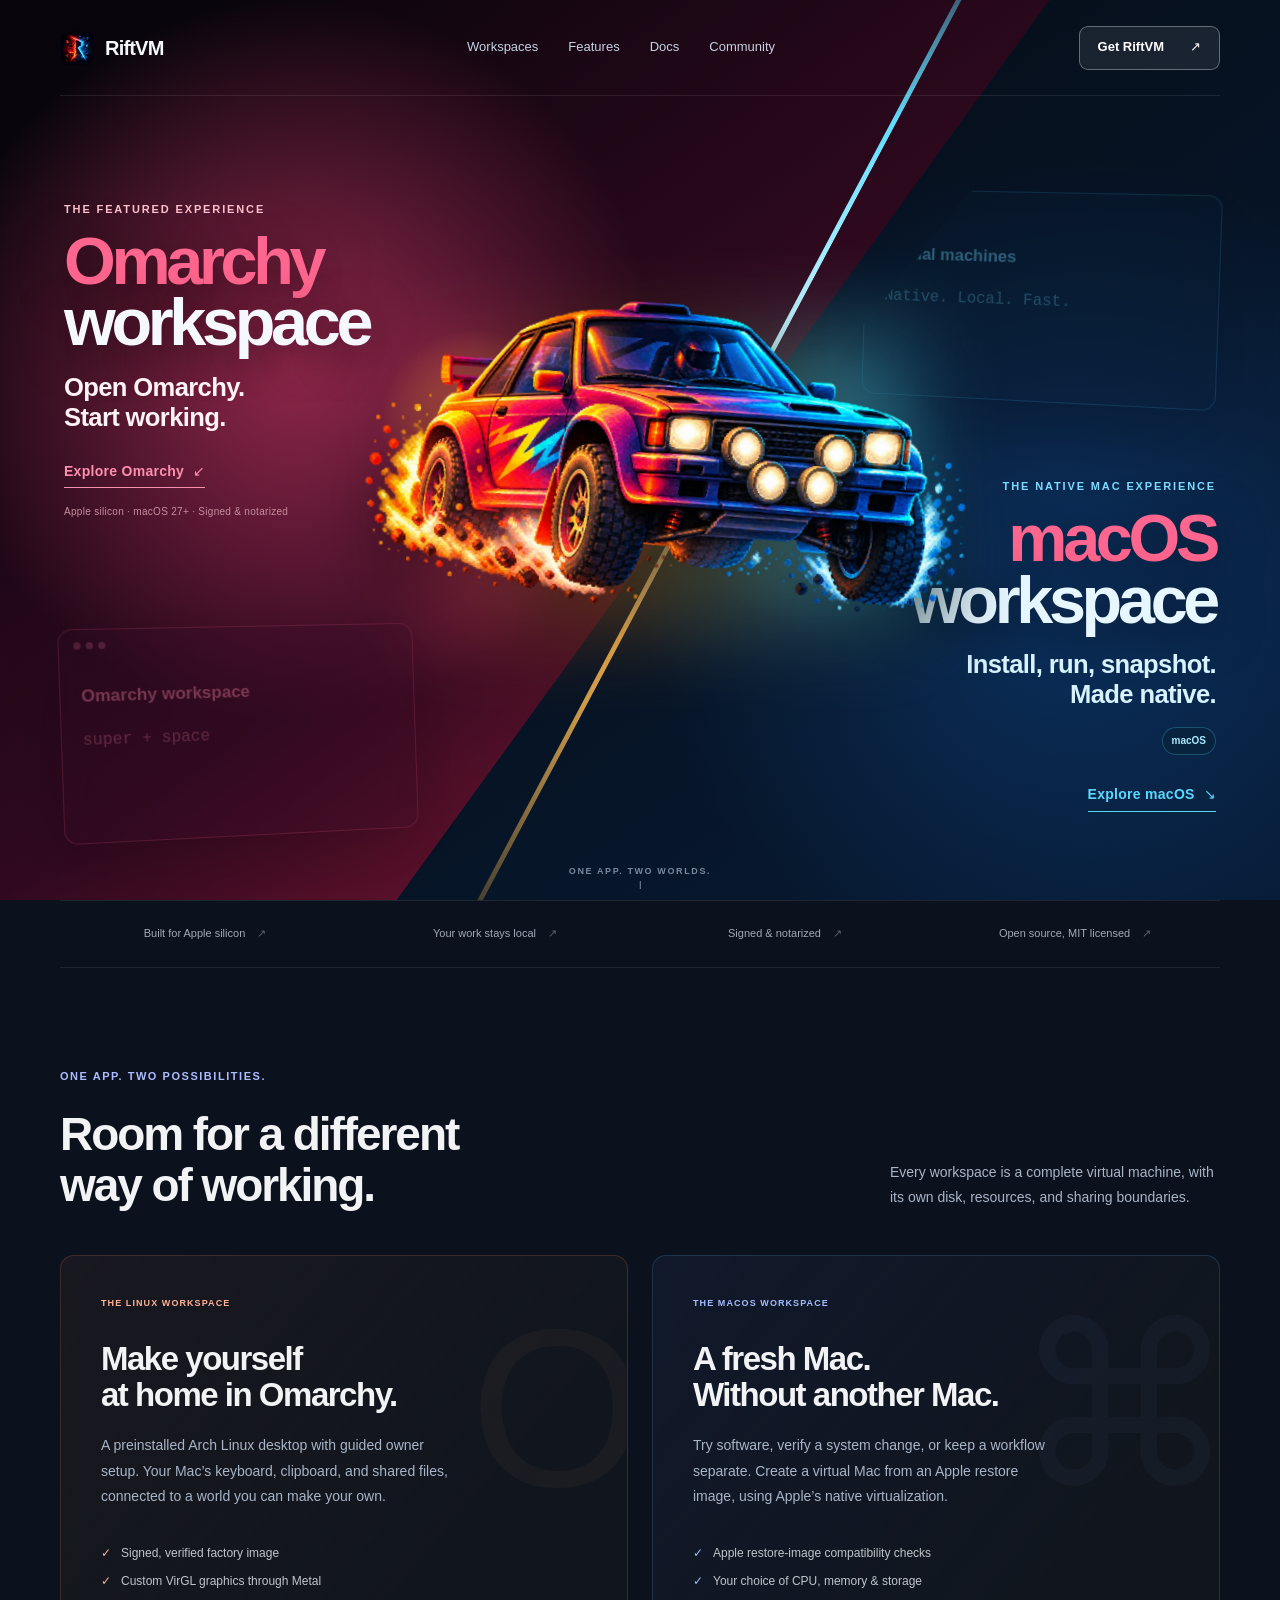
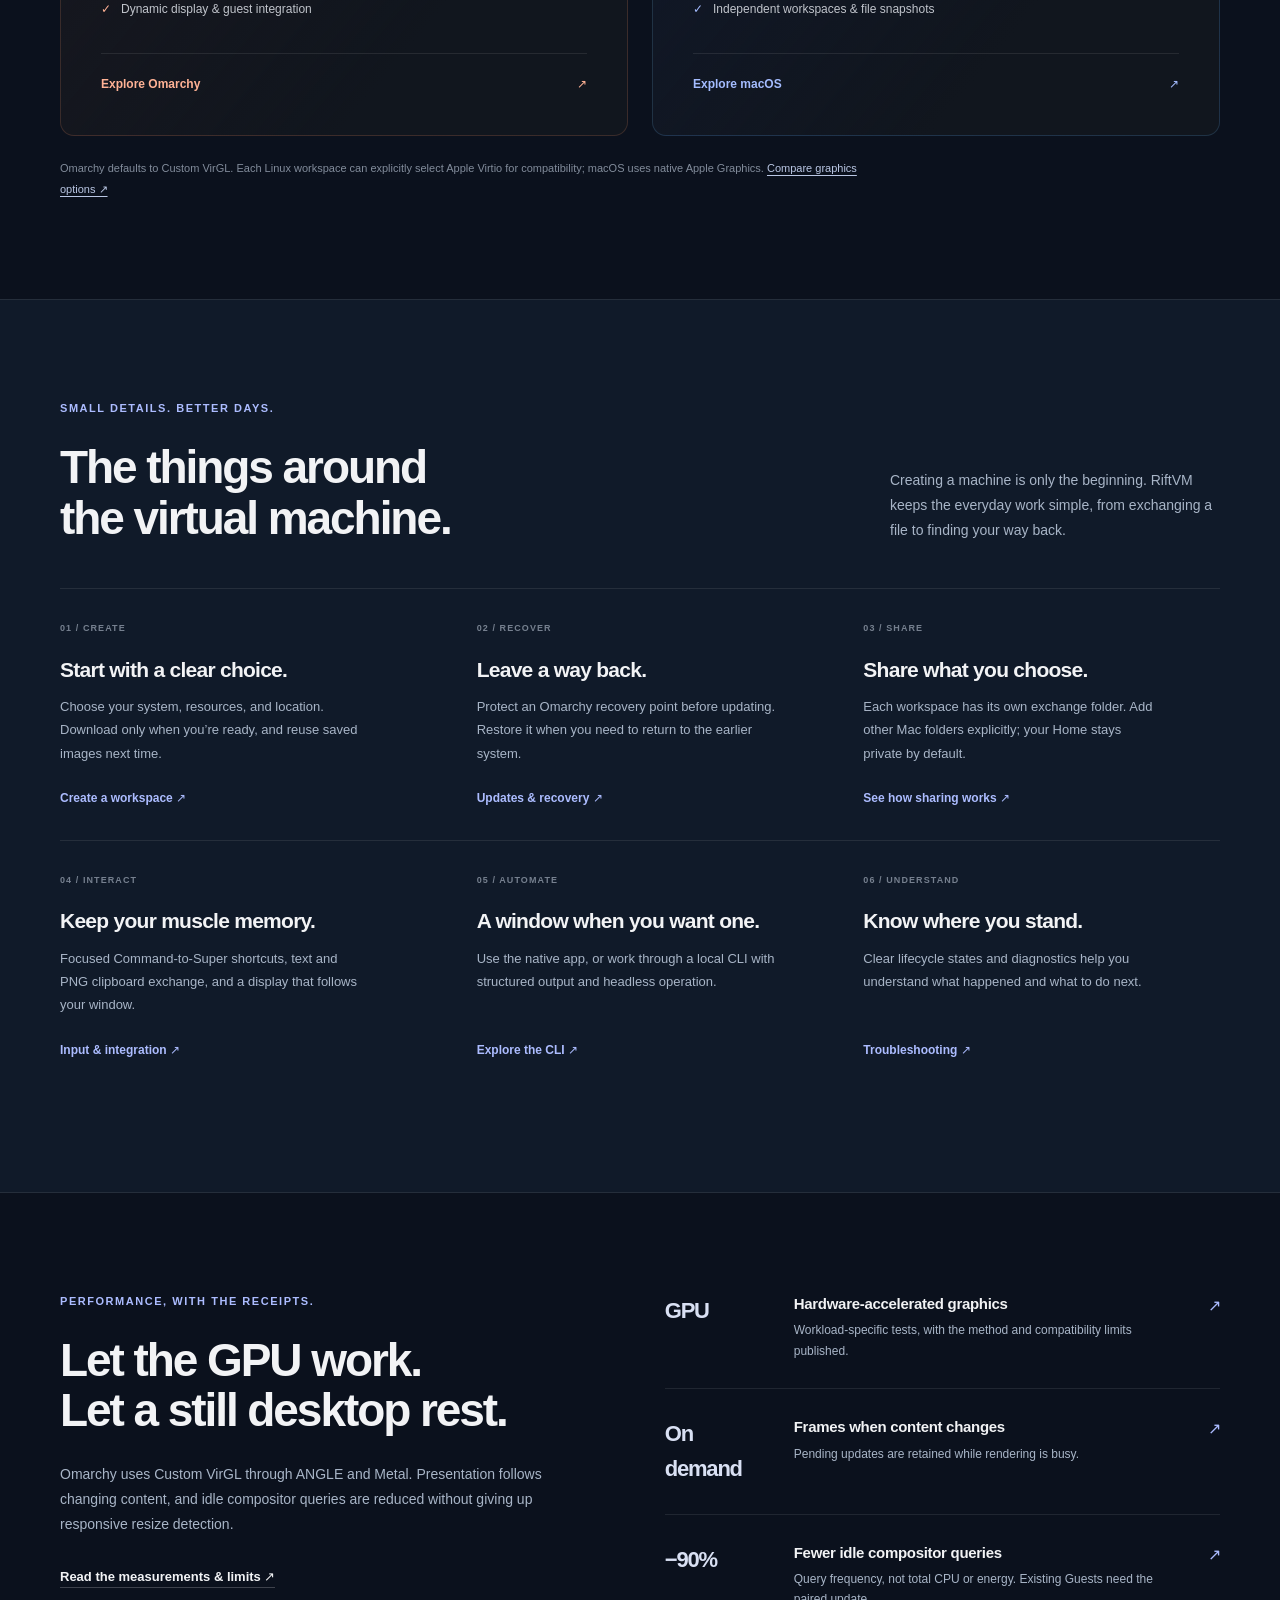
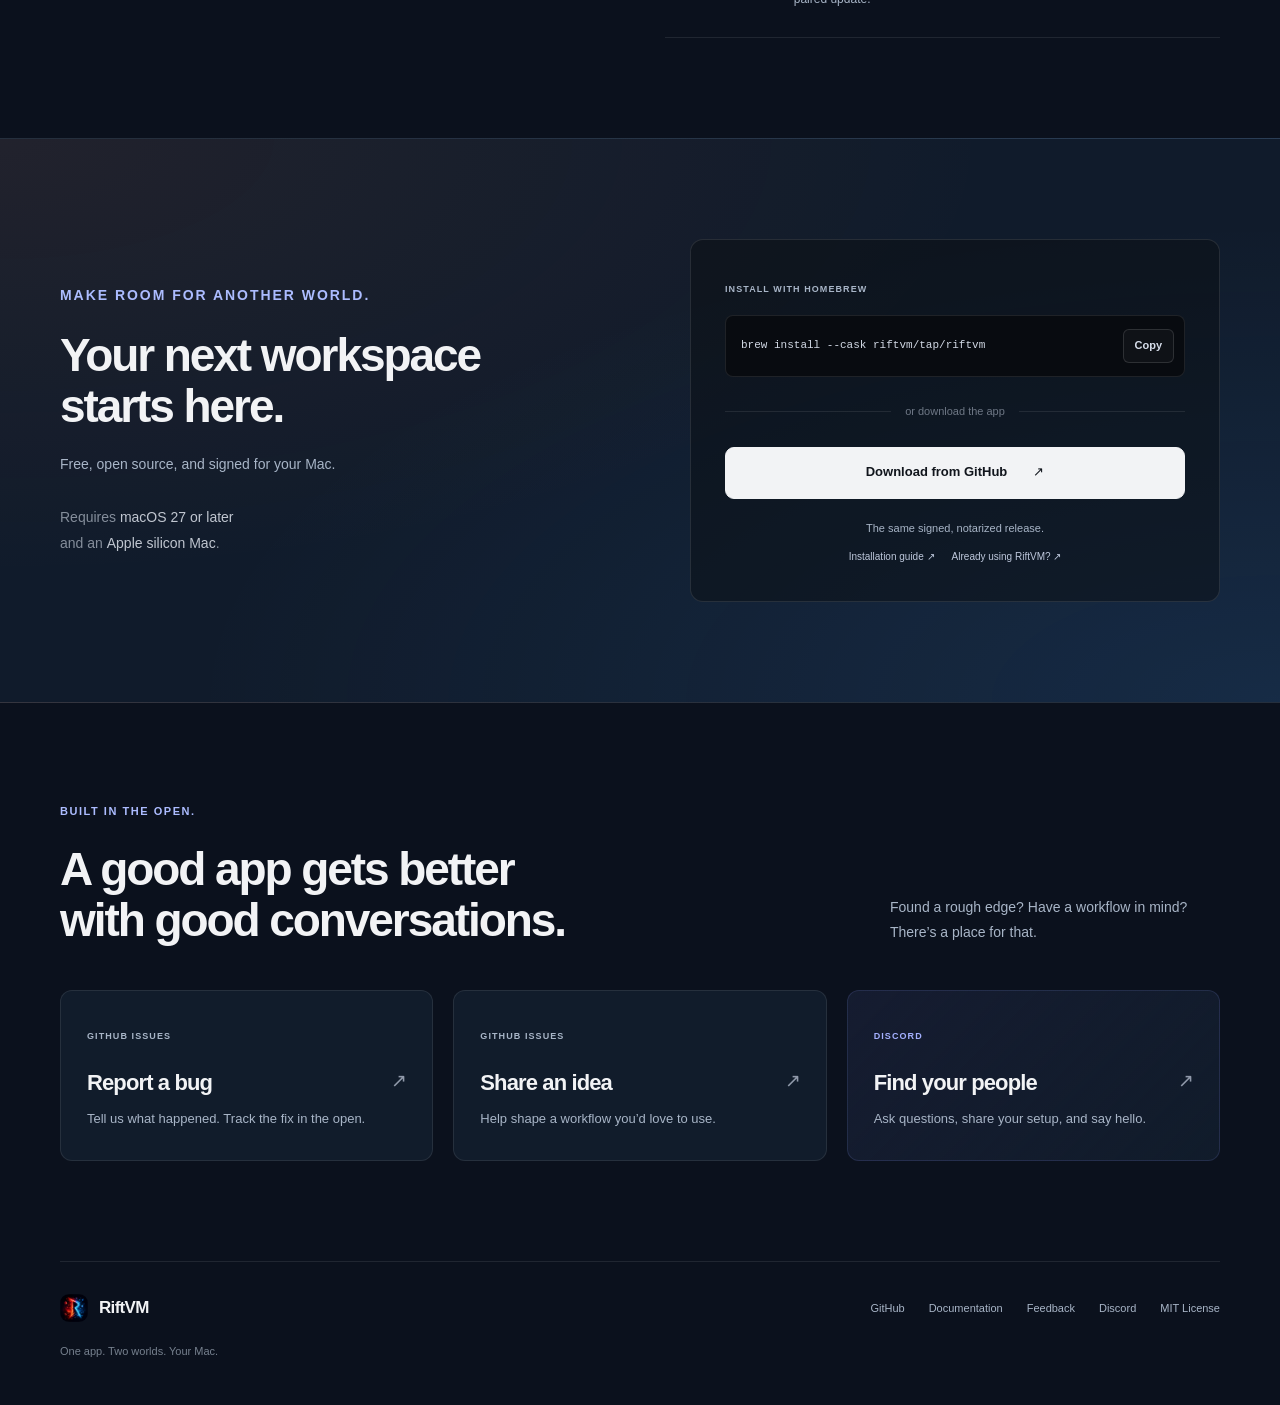
==== commit 83b1d1ea: "Publish unified dark website palette" ====
--- a/index.html
+++ b/index.html
@@ -15,7 +15,7 @@
   <link rel="apple-touch-icon" href="assets/riftvm-icon.png?brand=rift-r">
   <link rel="canonical" href="https://riftvm.com/">
   <title>RiftVM — Bring another world to your Mac</title>
-  <link rel="stylesheet" href="style.css?asset=30f7d41b2978">
+  <link rel="stylesheet" href="style.css?asset=374324dd5b9c">
   <link rel="stylesheet" href="copy-command.css?asset=e875d0a35232">
   <script src="copy-command.js?asset=a45e6baa63cd" defer></script>
 </head>
--- a/style.css
+++ b/style.css
@@ -8,22 +8,12 @@
 .backend-note{margin-top:22px;font-size:11px;line-height:1.9;color:#828c9b;max-width:830px}.backend-note a{color:#bac7e4;text-decoration:underline;text-underline-offset:3px}
 
 
-/* Daylight palette: two worlds separated by the original diagonal light seam. */
-:root{color-scheme:light;--bg:#faf9f6;--panel:#fff;--text:#182b3d;--muted:#526579;--line:#25425b20;--accent:#246aa2;--warm:#aa471e;--cool:#246aa2}
-body{isolation:isolate}
-.hero h1{text-shadow:none}.hero h1>span{color:#386887}.eyebrow{color:#466f87}.hero-meta,.feature-number,.preview-caption,footer p{color:#5e7182}
-.button{border-color:#34597440;background:#ffffff70}.button:hover{background:#fff}.button.primary{background:#203d53;color:#fff;border-color:#203d53;box-shadow:0 6px 18px #28455d16}.button.primary:hover{background:#2c5674}
-.text-link{border-color:#315b7945}.status-dot{background:#477d63}
-.workspace-preview{background:linear-gradient(135deg,#fffcf6ed,#f5fbffed);border-color:#fff;box-shadow:0 25px 65px #3b607824,0 2px 6px #32547012}.workspace-preview:before{display:none}
-.preview-toolbar{color:#536d80}.window-dots i{background:#a9b8bf}.window-dots i:first-child{background:#eaa28c}.window-dots i:nth-child(2){background:#e8c57b}.window-dots i:nth-child(3){background:#8fbaa7}
-.workspace-tile.warm{background:linear-gradient(145deg,#ffe3c4,#fff1e5)}.workspace-tile.cool{background:linear-gradient(145deg,#d1eafa,#e9f5fd)}.workspace-tile{border-color:#547a961a}.world-icon{border-color:#547a9628}.workspace-tile p{color:#51687b}.tile-bottom{border-color:#53748b25}.preview-footer{color:#5c7180}
-.trust-strip a{color:#4d6578}.trust-strip a span{color:#637c91}
-.world-card{background:linear-gradient(135deg,var(--world-bg),#fff 90%);border-color:#34597422}.world-card.warm{--world-bg:#ffe6cc}.world-card.cool{--world-bg:#dceffb}.world-card ul{color:#496277}.world-watermark{opacity:.055}
-.features-section{background:#f1f5f7}.feature-card:hover{background:#e7eef3}.metric{color:#285975}
-.install-section{background:linear-gradient(115deg,#fff0dd,#f7f9f8 45%,#e0f2fc)}.requirements{color:#5a6e7d}.requirements strong{color:#284b65}.install-panel{background:#ffffffc9;border-color:#fff;box-shadow:0 16px 45px #38557012}.install-divider{color:#61788a}.install-details a{color:#315e7f}.install-details a:hover{color:#173d58}
-.community-card{background:#fff;border-color:#25425b20}.community-card:hover{border-color:#7594aa}.community-card h3>span{color:#668499}.discord-card{background:linear-gradient(135deg,#e9edff,#fff);border-color:#aab8df60}.discord-card .mini-label{color:#5264a4}
-.backend-note{color:#5b7080}.backend-note a{color:#2d608a}
-.install-command{background:#f2f6f8!important;border-color:#32597425!important}.install-command code{color:#254860}.copy-button{background:#fff!important;color:#294d65!important;border-color:#315b7940!important}
+/* Deep navy surfaces continue the original ice-and-fire hero. */
+:root{--bg:#0b111d;--panel:#121c2b;--muted:#a8b5c7}
+.features-section{background:#101a29}
+.world-card.warm{border-color:#ff95642b}.world-card.cool{border-color:#6bbdff2b}
+.install-section{background:radial-gradient(ellipse at 0% 0%,#ed754014,transparent 55%),radial-gradient(ellipse at 100% 100%,#429bff20,transparent 60%),#101b2b}
+.community-card{background:#111c2b}.discord-card{background:linear-gradient(135deg,#7b89ed18,#111c2b)}
 /* Original RiftVM hero, restored from eb01b3b. */
 /* The hero is one decision surface split into two complete product links. */
 .split-hero { position:relative; min-height:max(720px,calc(100svh - 76px)); margin-top:-76px; padding-top:76px; overflow:hidden; isolation:isolate; background:#07101f; }
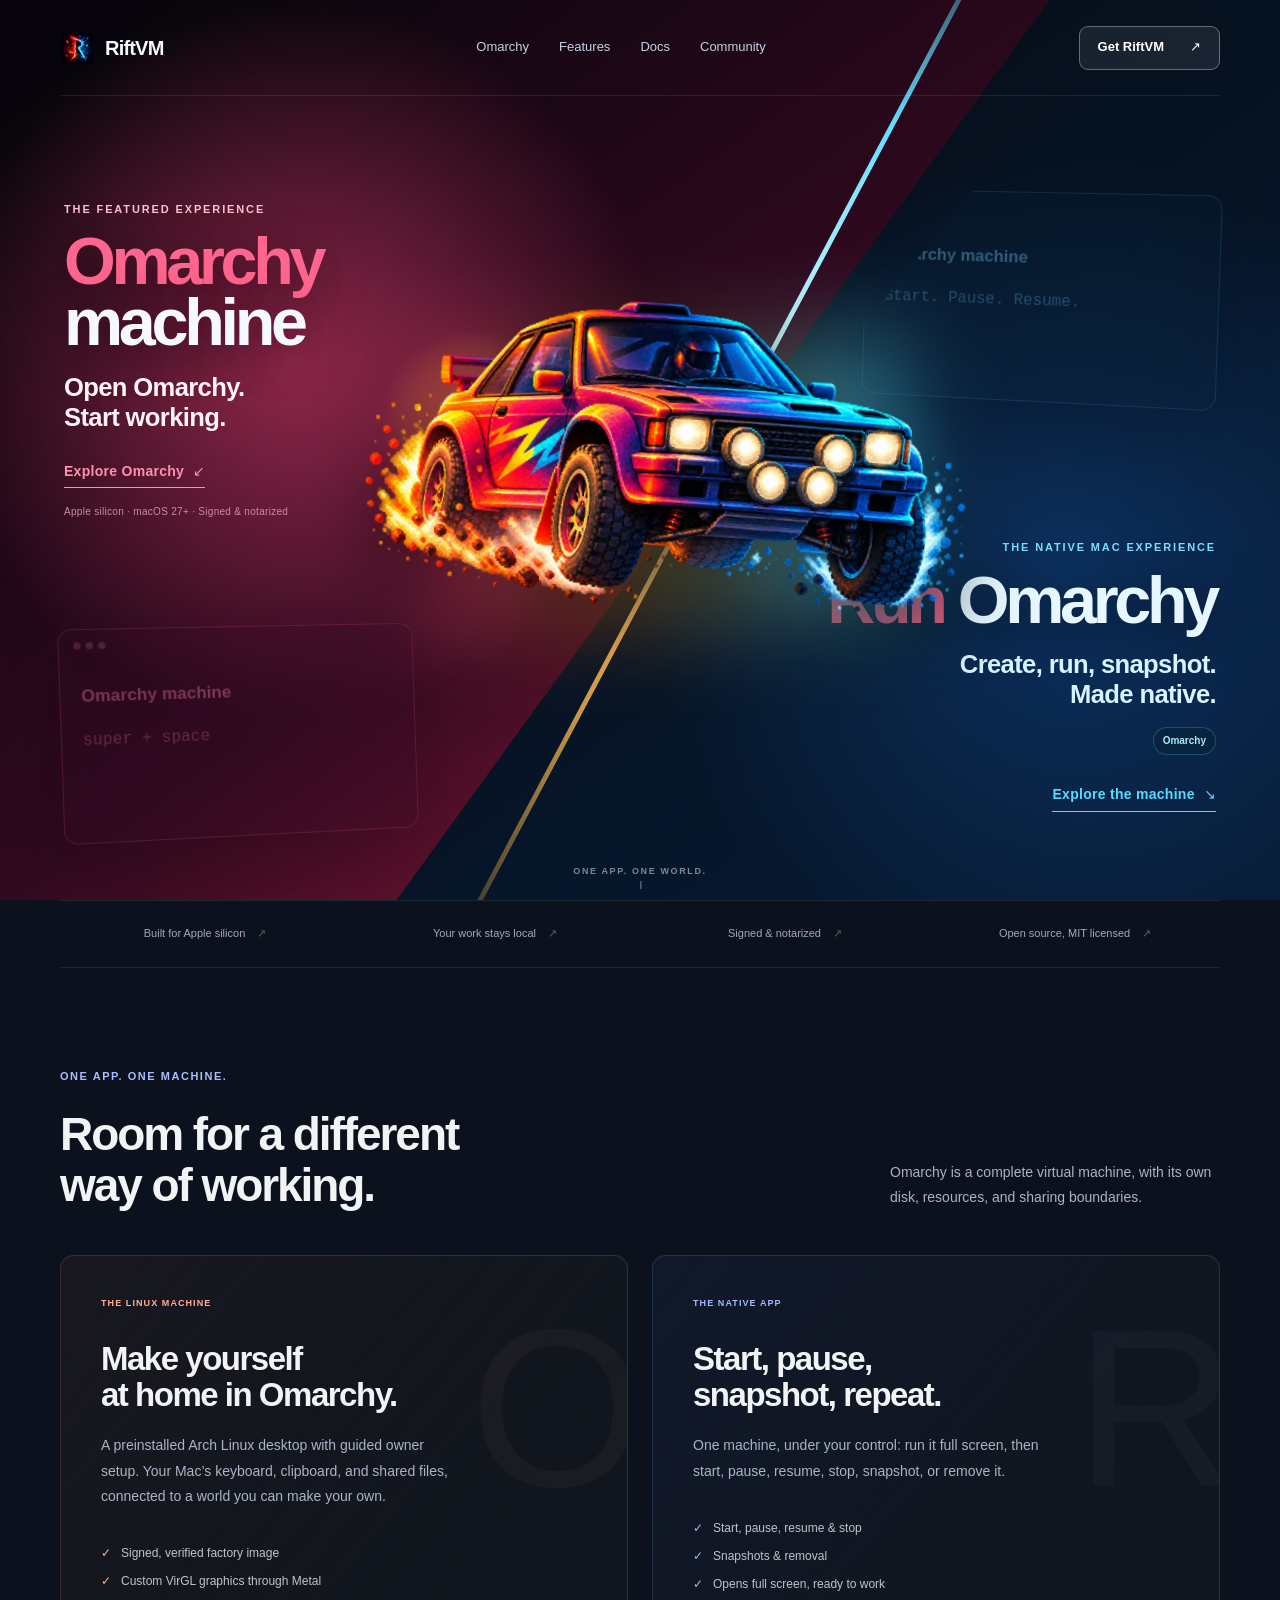
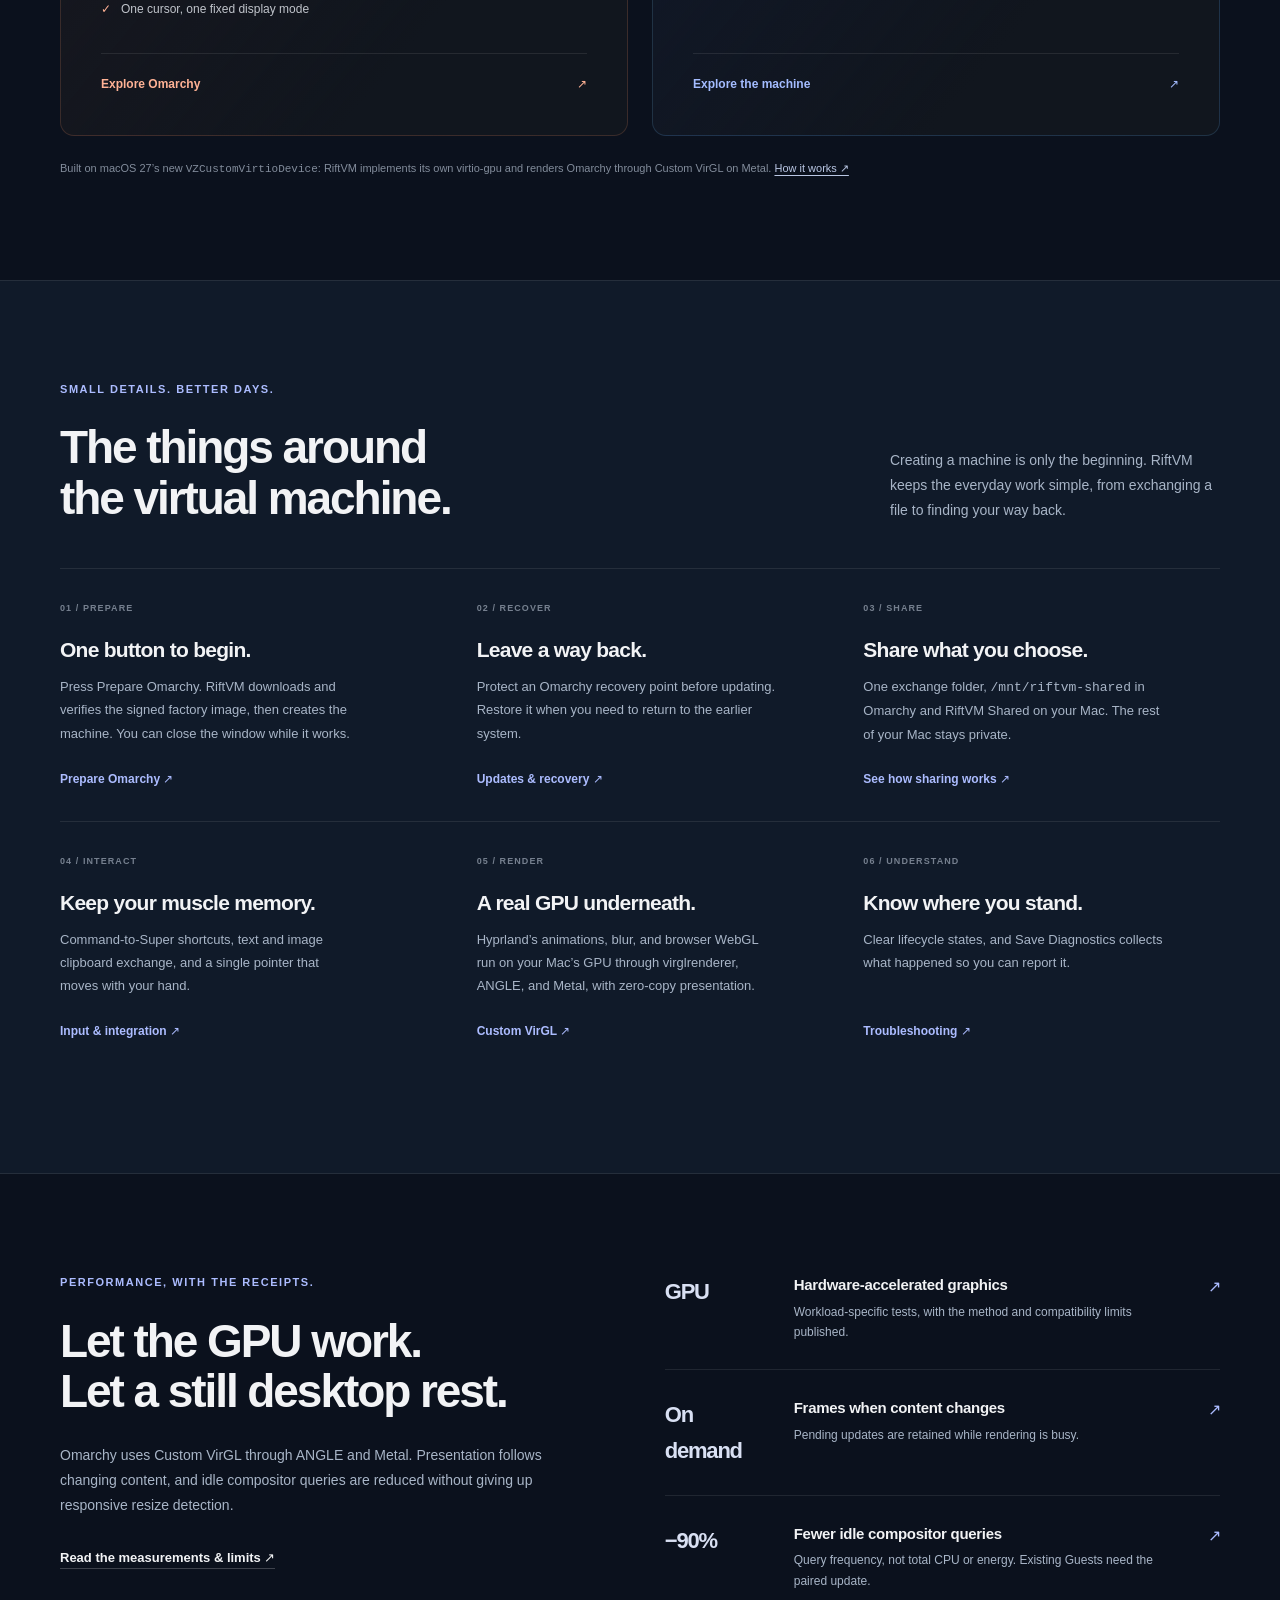
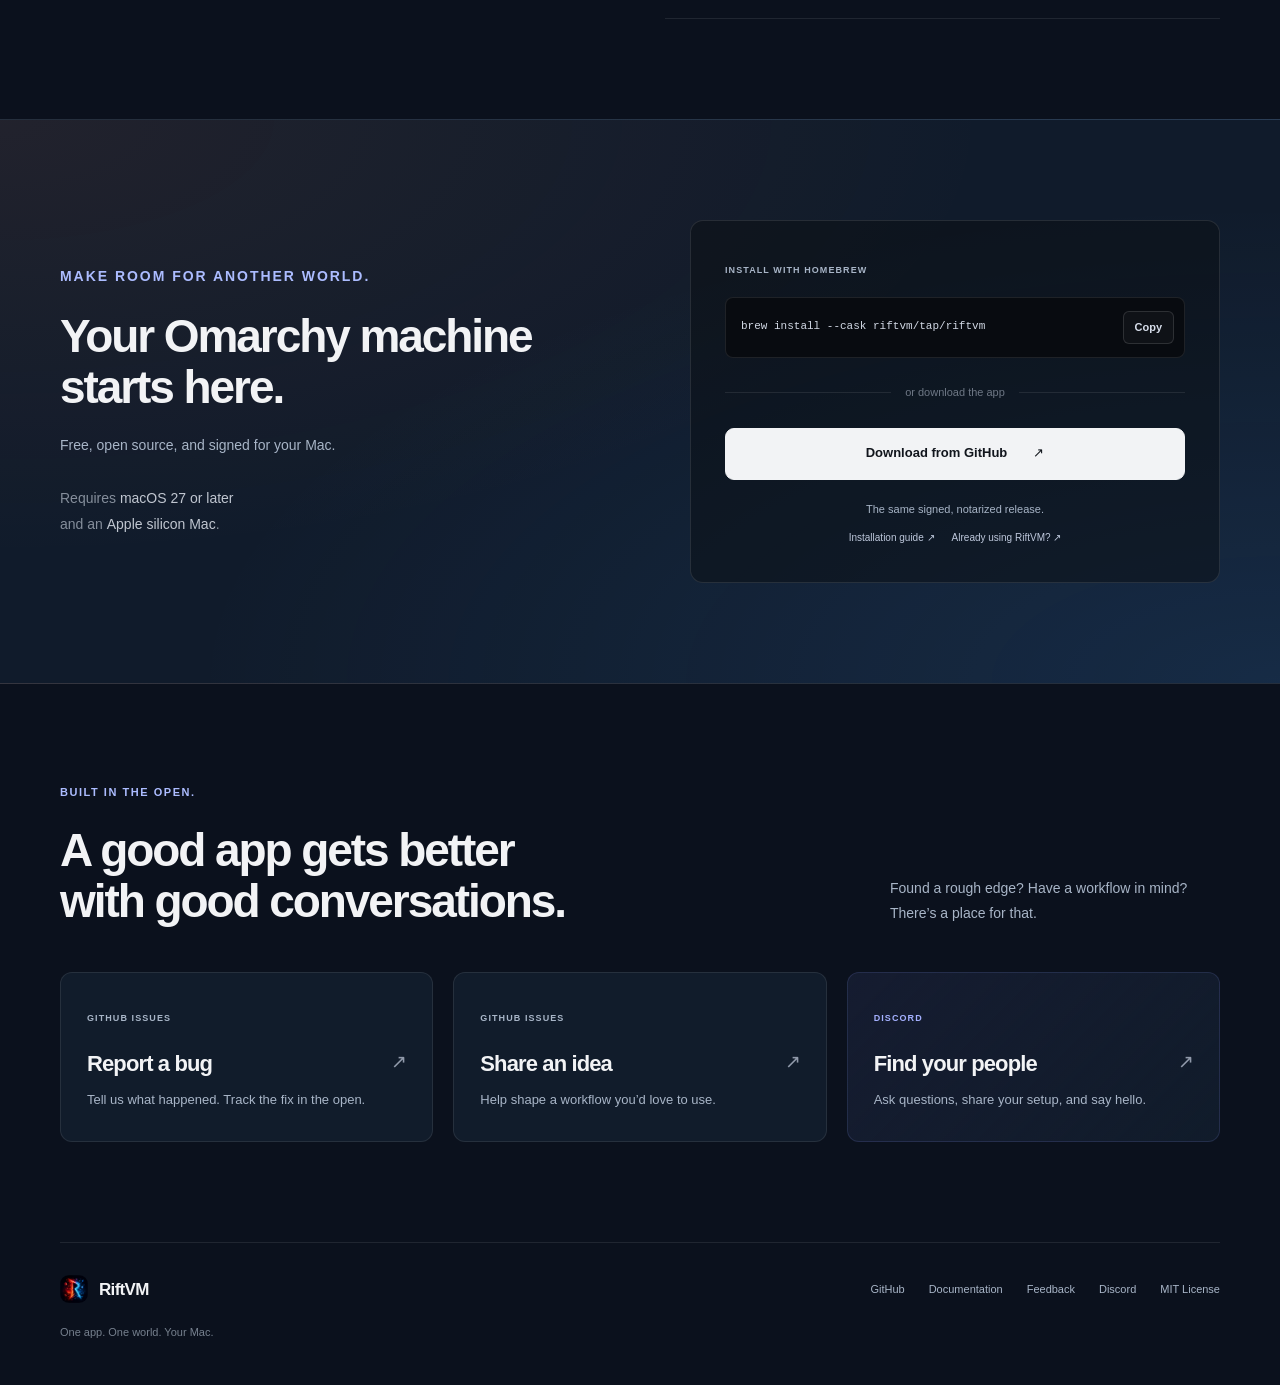
==== commit 9322a8cc: "site: sync the Omarchy v1 page Co-Authored-By: Claude Opus 5 <noreply@anthropic.com>" ====
--- a/index.html
+++ b/index.html
@@ -3,10 +3,10 @@
 <head>
   <meta charset="utf-8">
   <meta name="viewport" content="width=device-width, initial-scale=1">
-  <meta name="description" content="RiftVM brings focused Omarchy and macOS workspaces to Apple silicon Macs in one native app.">
+  <meta name="description" content="RiftVM brings a focused Omarchy machine to Apple silicon Macs in one native app.">
   <meta name="theme-color" content="#07152f">
   <meta property="og:title" content="RiftVM — Bring another world to your Mac">
-  <meta property="og:description" content="Create focused Omarchy and macOS workspaces in one native app.">
+  <meta property="og:description" content="Create a focused Omarchy machine in one native app.">
   <meta property="og:type" content="website">
   <meta property="og:url" content="https://riftvm.com/">
   <meta property="og:image" content="https://riftvm.com/assets/riftvm-omarchy-rally-car.webp">
@@ -23,32 +23,32 @@
   <a class="skip-link" href="#main">Skip to content</a>
   <header class="nav wrap">
     <a class="brand" href="#top" aria-label="RiftVM home"><img src="assets/riftvm-icon.png?brand=rift-r" width="34" height="34" alt="">RiftVM</a>
-    <nav aria-label="Main navigation"><a href="#workspaces">Workspaces</a><a href="#features">Features</a><a href="https://github.com/riftvm/riftvm/blob/main/docs/README.md">Docs</a><a href="#community">Community</a></nav>
+    <nav aria-label="Main navigation"><a href="#workspaces">Omarchy</a><a href="#features">Features</a><a href="https://github.com/riftvm/riftvm/blob/main/docs/README.md">Docs</a><a href="#community">Community</a></nav>
     <a class="button nav-download" href="#install">Get RiftVM <span aria-hidden="true">↗</span></a>
   </header>
   <main id="main">
-    <section class="split-hero" id="top" aria-label="Explore RiftVM workspaces">
-      <h1 class="visually-hidden">RiftVM — Omarchy and macOS. One app. Two worlds.</h1>
-      <a class="split-product split-omarchy" href="#omarchy" aria-label="Explore the Omarchy workspace">
+    <section class="split-hero" id="top" aria-label="Explore RiftVM">
+      <h1 class="visually-hidden">RiftVM — Omarchy. Another world on your Mac.</h1>
+      <a class="split-product split-omarchy" href="#omarchy" aria-label="Explore the Omarchy machine">
         <span class="product-content omarchy-content">
           <span class="product-kicker">The featured experience</span>
-          <span class="product-title"><strong>Omarchy</strong> workspace</span>
+          <span class="product-title"><strong>Omarchy</strong> machine</span>
           <span class="product-copy">Open Omarchy.<br>Start working.</span>
           <span class="product-action">Explore Omarchy <span aria-hidden="true">↙</span></span>
           <span class="product-meta">Apple silicon · macOS 27+ · Signed &amp; notarized</span>
         </span>
-        <span class="ghost-window hot-window" aria-hidden="true"><i></i><i></i><i></i><b>Omarchy workspace</b><code>super + space</code></span>
+        <span class="ghost-window hot-window" aria-hidden="true"><i></i><i></i><i></i><b>Omarchy machine</b><code>super + space</code></span>
       </a>
 
-      <a class="split-product split-riftvm" href="#macos" aria-label="Explore the macOS workspace">
+      <a class="split-product split-riftvm" href="#workspace" aria-label="Explore the Omarchy machine">
         <span class="product-content riftvm-content">
           <span class="product-kicker">The native Mac experience</span>
-          <span class="product-title"><strong>macOS</strong> workspace</span>
-          <span class="product-copy">Install, run, snapshot.<br>Made native.</span>
-          <span class="system-list" aria-label="Supported system"><span>macOS</span></span>
-          <span class="product-action">Explore macOS <span aria-hidden="true">↘</span></span>
+          <span class="product-title"><strong>Run</strong> Omarchy</span>
+          <span class="product-copy">Create, run, snapshot.<br>Made native.</span>
+          <span class="system-list" aria-label="Supported system"><span>Omarchy</span></span>
+          <span class="product-action">Explore the machine <span aria-hidden="true">↘</span></span>
         </span>
-        <span class="ghost-window cool-window" aria-hidden="true"><i></i><i></i><i></i><b>Virtual machines</b><code>Native. Local. Fast.</code></span>
+        <span class="ghost-window cool-window" aria-hidden="true"><i></i><i></i><i></i><b>Omarchy machine</b><code>Start. Pause. Resume.</code></span>
       </a>
 
       <div class="hero-rift" aria-hidden="true"></div>
@@ -59,28 +59,28 @@
         <span class="car-glow"></span>
         <img src="assets/riftvm-omarchy-rally-car.webp" width="1536" height="1024" fetchpriority="high" alt="">
       </div>
-      <div class="hero-choice" aria-hidden="true"><span>One app. Two worlds.</span></div>
+      <div class="hero-choice" aria-hidden="true"><span>One app. One world.</span></div>
     </section>
     <div class="trust-strip wrap" aria-label="Product principles"><a href="https://github.com/riftvm/riftvm#requirements">Built for Apple silicon <span>↗</span></a><a href="https://github.com/riftvm/riftvm#what-it-does">Your work stays local <span>↗</span></a><a href="https://github.com/riftvm/riftvm/releases/latest">Signed &amp; notarized <span>↗</span></a><a href="https://github.com/riftvm/riftvm/blob/main/LICENSE">Open source, MIT licensed <span>↗</span></a></div>
 
     <section class="section wrap" id="workspaces" aria-labelledby="worlds-title">
-      <div class="section-heading"><div><p class="eyebrow">One app. Two possibilities.</p><h2 id="worlds-title">Room for a different<br>way of working.</h2></div><p>Every workspace is a complete virtual machine, with its own disk, resources, and sharing boundaries.</p></div>
+      <div class="section-heading"><div><p class="eyebrow">One app. One machine.</p><h2 id="worlds-title">Room for a different<br>way of working.</h2></div><p>Omarchy is a complete virtual machine, with its own disk, resources, and sharing boundaries.</p></div>
       <div class="world-grid">
-        <a class="world-card warm" id="omarchy" href="https://github.com/riftvm/riftvm#omarchy"><span class="mini-label">THE LINUX WORKSPACE</span><h3>Make yourself<br>at home in Omarchy.</h3><p>A preinstalled Arch Linux desktop with guided owner setup. Your Mac’s keyboard, clipboard, and shared files, connected to a world you can make your own.</p><ul><li>Signed, verified factory image</li><li>Custom VirGL graphics through Metal</li><li>Dynamic display &amp; guest integration</li></ul><span class="card-link">Explore Omarchy <span aria-hidden="true">↗</span></span><span class="world-watermark" aria-hidden="true">O</span></a>
-        <a class="world-card cool" id="macos" href="https://github.com/riftvm/riftvm#macos"><span class="mini-label">THE MACOS WORKSPACE</span><h3>A fresh Mac.<br>Without another Mac.</h3><p>Try software, verify a system change, or keep a workflow separate. Create a virtual Mac from an Apple restore image, using Apple’s native virtualization.</p><ul><li>Apple restore-image compatibility checks</li><li>Your choice of CPU, memory &amp; storage</li><li>Independent workspaces &amp; file snapshots</li></ul><span class="card-link">Explore macOS <span aria-hidden="true">↗</span></span><span class="world-watermark" aria-hidden="true">⌘</span></a>
+        <a class="world-card warm" id="omarchy" href="https://github.com/riftvm/riftvm#guest-image"><span class="mini-label">THE LINUX MACHINE</span><h3>Make yourself<br>at home in Omarchy.</h3><p>A preinstalled Arch Linux desktop with guided owner setup. Your Mac’s keyboard, clipboard, and shared files, connected to a world you can make your own.</p><ul><li>Signed, verified factory image</li><li>Custom VirGL graphics through Metal</li><li>One cursor, one fixed display mode</li></ul><span class="card-link">Explore Omarchy <span aria-hidden="true">↗</span></span><span class="world-watermark" aria-hidden="true">O</span></a>
+        <a class="world-card cool" id="workspace" href="https://github.com/riftvm/riftvm#what-it-does"><span class="mini-label">THE NATIVE APP</span><h3>Start, pause,<br>snapshot, repeat.</h3><p>One machine, under your control: run it full screen, then start, pause, resume, stop, snapshot, or remove it.</p><ul><li>Start, pause, resume &amp; stop</li><li>Snapshots &amp; removal</li><li>Opens full screen, ready to work</li></ul><span class="card-link">Explore the machine <span aria-hidden="true">↗</span></span><span class="world-watermark" aria-hidden="true">R</span></a>
       </div>
-      <p class="backend-note">Omarchy defaults to Custom VirGL. Each Linux workspace can explicitly select Apple Virtio for compatibility; macOS uses native Apple Graphics. <a href="https://github.com/riftvm/riftvm#linux-graphics-backends">Compare graphics options ↗</a></p>
+      <p class="backend-note">Built on macOS 27’s new <code>VZCustomVirtioDevice</code>: RiftVM implements its own virtio-gpu and renders Omarchy through Custom VirGL on Metal. <a href="https://github.com/riftvm/riftvm#how-it-works">How it works ↗</a></p>
     </section>
 
     <section class="section features-section" id="features"><div class="wrap">
       <div class="section-heading"><div><p class="eyebrow">Small details. Better days.</p><h2>The things around<br>the virtual machine.</h2></div><p>Creating a machine is only the beginning. RiftVM keeps the everyday work simple, from exchanging a file to finding your way back.</p></div>
       <div class="feature-grid">
-        <a class="feature-card" href="https://github.com/riftvm/riftvm#create-your-first-workspace"><span class="feature-number">01 / CREATE</span><h3>Start with a clear choice.</h3><p>Choose your system, resources, and location. Download only when you’re ready, and reuse saved images next time.</p><span class="card-link">Create a workspace ↗</span></a>
+        <a class="feature-card" href="https://github.com/riftvm/riftvm#prepare-omarchy"><span class="feature-number">01 / PREPARE</span><h3>One button to begin.</h3><p>Press Prepare Omarchy. RiftVM downloads and verifies the signed factory image, then creates the machine. You can close the window while it works.</p><span class="card-link">Prepare Omarchy ↗</span></a>
         <a class="feature-card" href="https://github.com/riftvm/riftvm/blob/main/docs/UPDATES_AND_RECOVERY.md"><span class="feature-number">02 / RECOVER</span><h3>Leave a way back.</h3><p>Protect an Omarchy recovery point before updating. Restore it when you need to return to the earlier system.</p><span class="card-link">Updates &amp; recovery ↗</span></a>
-        <a class="feature-card" href="https://github.com/riftvm/riftvm#what-it-does"><span class="feature-number">03 / SHARE</span><h3>Share what you choose.</h3><p>Each workspace has its own exchange folder. Add other Mac folders explicitly; your Home stays private by default.</p><span class="card-link">See how sharing works ↗</span></a>
-        <a class="feature-card" href="https://github.com/riftvm/riftvm/blob/main/docs/TROUBLESHOOTING.md#keyboard-input-is-missing-delayed-or-appears-after-mouse-movement"><span class="feature-number">04 / INTERACT</span><h3>Keep your muscle memory.</h3><p>Focused Command-to-Super shortcuts, text and PNG clipboard exchange, and a display that follows your window.</p><span class="card-link">Input &amp; integration ↗</span></a>
-        <a class="feature-card" href="https://github.com/riftvm/riftvm#command-line-and-headless-mode"><span class="feature-number">05 / AUTOMATE</span><h3>A window when you want one.</h3><p>Use the native app, or work through a local CLI with structured output and headless operation.</p><span class="card-link">Explore the CLI ↗</span></a>
-        <a class="feature-card" href="https://github.com/riftvm/riftvm/blob/main/docs/TROUBLESHOOTING.md"><span class="feature-number">06 / UNDERSTAND</span><h3>Know where you stand.</h3><p>Clear lifecycle states and diagnostics help you understand what happened and what to do next.</p><span class="card-link">Troubleshooting ↗</span></a>
+        <a class="feature-card" href="https://github.com/riftvm/riftvm#what-it-does"><span class="feature-number">03 / SHARE</span><h3>Share what you choose.</h3><p>One exchange folder, <code>/mnt/riftvm-shared</code> in Omarchy and RiftVM Shared on your Mac. The rest of your Mac stays private.</p><span class="card-link">See how sharing works ↗</span></a>
+        <a class="feature-card" href="https://github.com/riftvm/riftvm/blob/main/docs/TROUBLESHOOTING.md#keyboard-input-is-missing-delayed-or-appears-after-mouse-movement"><span class="feature-number">04 / INTERACT</span><h3>Keep your muscle memory.</h3><p>Command-to-Super shortcuts, text and image clipboard exchange, and a single pointer that moves with your hand.</p><span class="card-link">Input &amp; integration ↗</span></a>
+        <a class="feature-card" href="https://github.com/riftvm/riftvm#how-it-works"><span class="feature-number">05 / RENDER</span><h3>A real GPU underneath.</h3><p>Hyprland’s animations, blur, and browser WebGL run on your Mac’s GPU through virglrenderer, ANGLE, and Metal, with zero-copy presentation.</p><span class="card-link">Custom VirGL ↗</span></a>
+        <a class="feature-card" href="https://github.com/riftvm/riftvm/blob/main/docs/TROUBLESHOOTING.md"><span class="feature-number">06 / UNDERSTAND</span><h3>Know where you stand.</h3><p>Clear lifecycle states, and Save Diagnostics collects what happened so you can report it.</p><span class="card-link">Troubleshooting ↗</span></a>
       </div>
     </div></section>
 
@@ -90,7 +90,7 @@
       <a href="https://github.com/riftvm/riftvm/blob/main/docs/UPDATES_AND_RECOVERY.md#update-riftvm-integration-inside-an-existing-guest"><span class="metric">−90%</span><div><h3>Fewer idle compositor queries</h3><p>Query frequency, not total CPU or energy. Existing Guests need the paired update.</p></div><span aria-hidden="true">↗</span></a>
     </div></section>
 
-    <section class="section install-section" id="install" aria-labelledby="install-title"><div class="wrap install-grid"><div><p class="eyebrow">Make room for another world.</p><h2 id="install-title">Your next workspace<br>starts here.</h2><p>Free, open source, and signed for your Mac.</p><p class="requirements">Requires <strong>macOS 27 or later</strong><br>and an <strong>Apple silicon Mac</strong>.</p></div><div class="install-panel"><span class="mini-label">INSTALL WITH HOMEBREW</span><div class="install-command"><code>brew install --cask riftvm/tap/riftvm</code><button class="copy-button" type="button" data-copy="brew install --cask riftvm/tap/riftvm" aria-label="Copy Homebrew install command" aria-live="polite">Copy</button></div><div class="install-divider"><span>or download the app</span></div><a class="button primary download-button" href="https://github.com/riftvm/riftvm/releases/latest">Download from GitHub <span aria-hidden="true">↗</span></a><p class="install-details">The same signed, notarized release.<br><a href="https://github.com/riftvm/riftvm#install-riftvm">Installation guide ↗</a> <a href="https://github.com/riftvm/riftvm/blob/main/docs/UPDATES_AND_RECOVERY.md">Already using RiftVM? ↗</a></p></div></div></section>
+    <section class="section install-section" id="install" aria-labelledby="install-title"><div class="wrap install-grid"><div><p class="eyebrow">Make room for another world.</p><h2 id="install-title">Your Omarchy machine<br>starts here.</h2><p>Free, open source, and signed for your Mac.</p><p class="requirements">Requires <strong>macOS 27 or later</strong><br>and an <strong>Apple silicon Mac</strong>.</p></div><div class="install-panel"><span class="mini-label">INSTALL WITH HOMEBREW</span><div class="install-command"><code>brew install --cask riftvm/tap/riftvm</code><button class="copy-button" type="button" data-copy="brew install --cask riftvm/tap/riftvm" aria-label="Copy Homebrew install command" aria-live="polite">Copy</button></div><div class="install-divider"><span>or download the app</span></div><a class="button primary download-button" href="https://github.com/riftvm/riftvm/releases/latest">Download from GitHub <span aria-hidden="true">↗</span></a><p class="install-details">The same signed, notarized release.<br><a href="https://github.com/riftvm/riftvm#install-riftvm">Installation guide ↗</a> <a href="https://github.com/riftvm/riftvm/blob/main/docs/UPDATES_AND_RECOVERY.md">Already using RiftVM? ↗</a></p></div></div></section>
 
     <section class="section wrap community" id="community"><div class="section-heading"><div><p class="eyebrow">Built in the open.</p><h2>A good app gets better<br>with good conversations.</h2></div><p>Found a rough edge? Have a workflow in mind? There’s a place for that.</p></div><div class="community-grid">
       <a class="community-card" href="https://github.com/riftvm/riftvm/issues/new?template=bug_report.yml"><span class="mini-label">GITHUB ISSUES</span><h3>Report a bug <span aria-hidden="true">↗</span></h3><p>Tell us what happened. Track the fix in the open.</p></a>
@@ -98,6 +98,6 @@
       <a class="community-card discord-card" href="https://discord.com/invite/eGzEaP6TzR"><span class="mini-label">DISCORD</span><h3>Find your people <span aria-hidden="true">↗</span></h3><p>Ask questions, share your setup, and say hello.</p></a>
     </div></section>
   </main>
-  <footer class="wrap"><div><a class="brand" href="#top"><img src="assets/riftvm-icon.png?brand=rift-r" width="28" height="28" alt="">RiftVM</a><p>One app. Two worlds. Your Mac.</p></div><nav aria-label="Footer navigation"><a href="https://github.com/riftvm/riftvm">GitHub</a><a href="https://github.com/riftvm/riftvm/blob/main/docs/README.md">Documentation</a><a href="https://github.com/riftvm/riftvm/issues/new/choose">Feedback</a><a href="https://discord.com/invite/eGzEaP6TzR">Discord</a><a href="https://github.com/riftvm/riftvm/blob/main/LICENSE">MIT License</a></nav></footer>
+  <footer class="wrap"><div><a class="brand" href="#top"><img src="assets/riftvm-icon.png?brand=rift-r" width="28" height="28" alt="">RiftVM</a><p>One app. One world. Your Mac.</p></div><nav aria-label="Footer navigation"><a href="https://github.com/riftvm/riftvm">GitHub</a><a href="https://github.com/riftvm/riftvm/blob/main/docs/README.md">Documentation</a><a href="https://github.com/riftvm/riftvm/issues/new/choose">Feedback</a><a href="https://discord.com/invite/eGzEaP6TzR">Discord</a><a href="https://github.com/riftvm/riftvm/blob/main/LICENSE">MIT License</a></nav></footer>
 </body>
 </html>
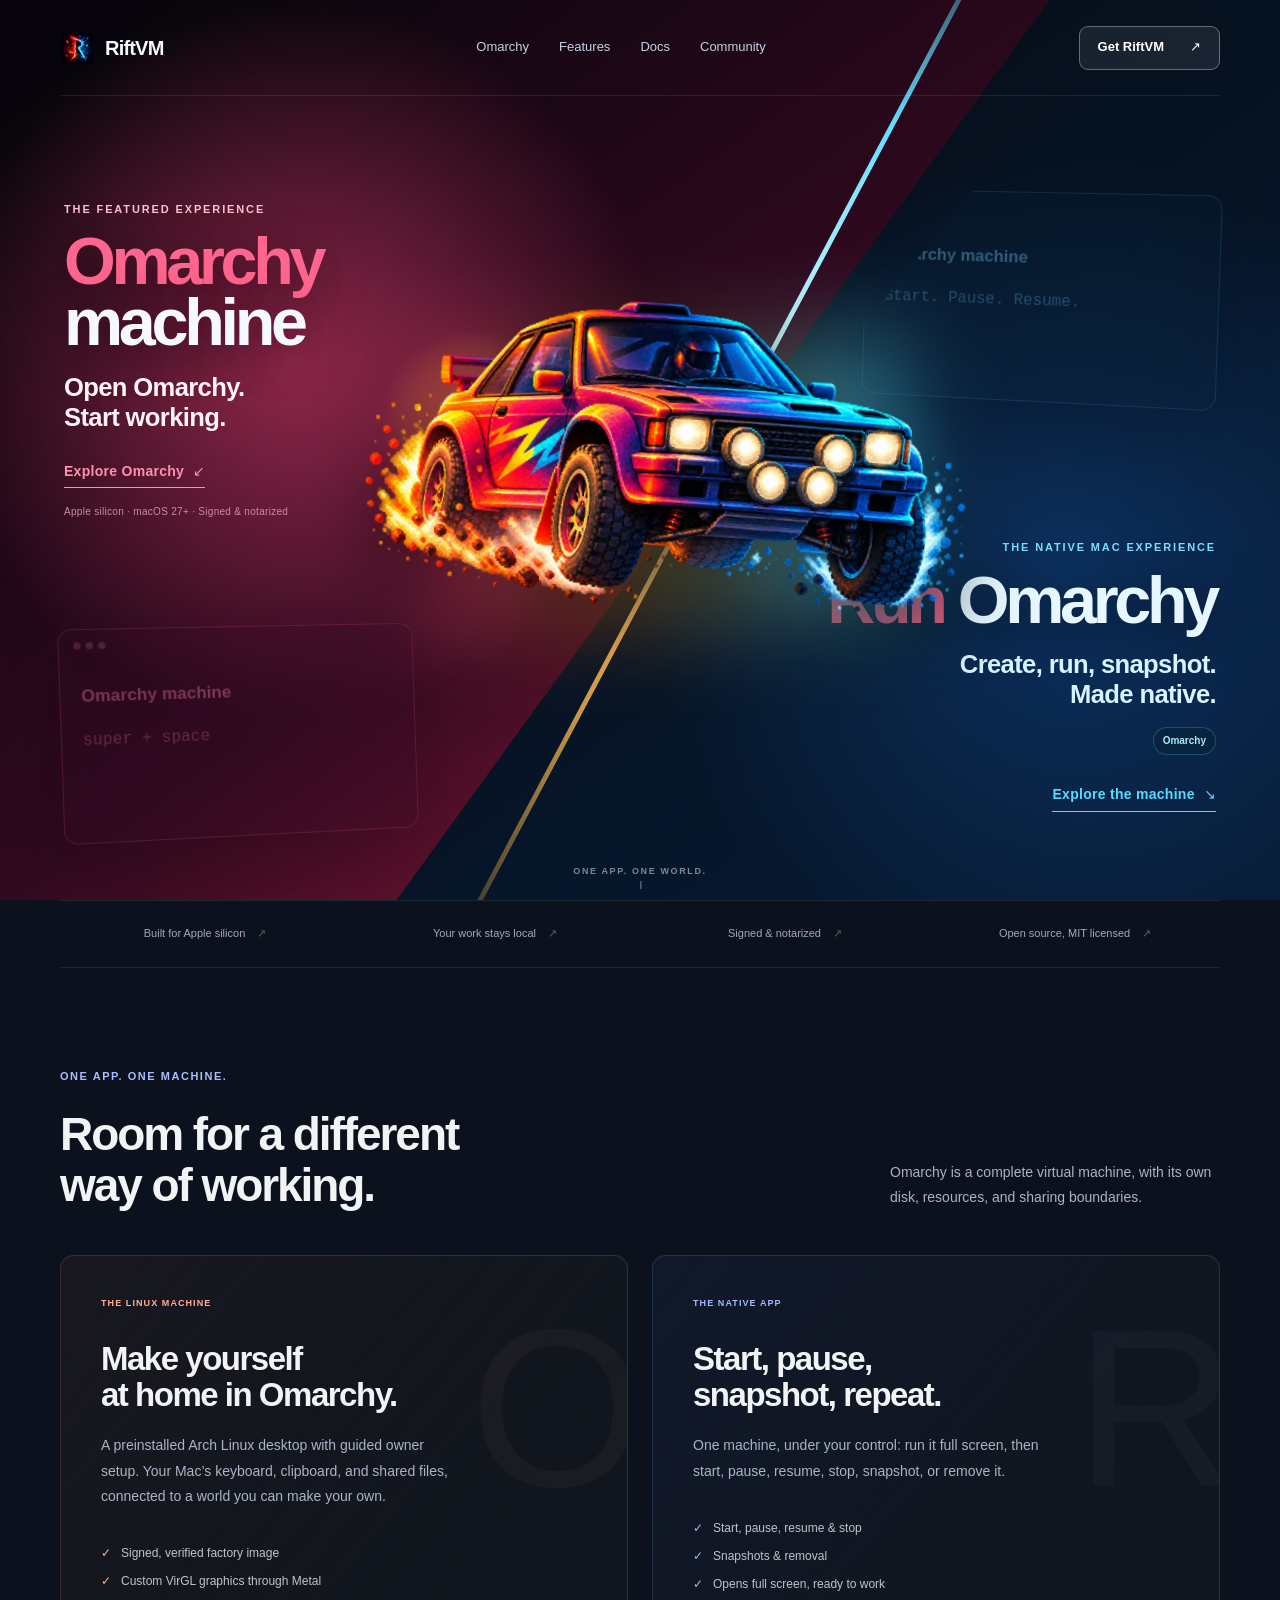
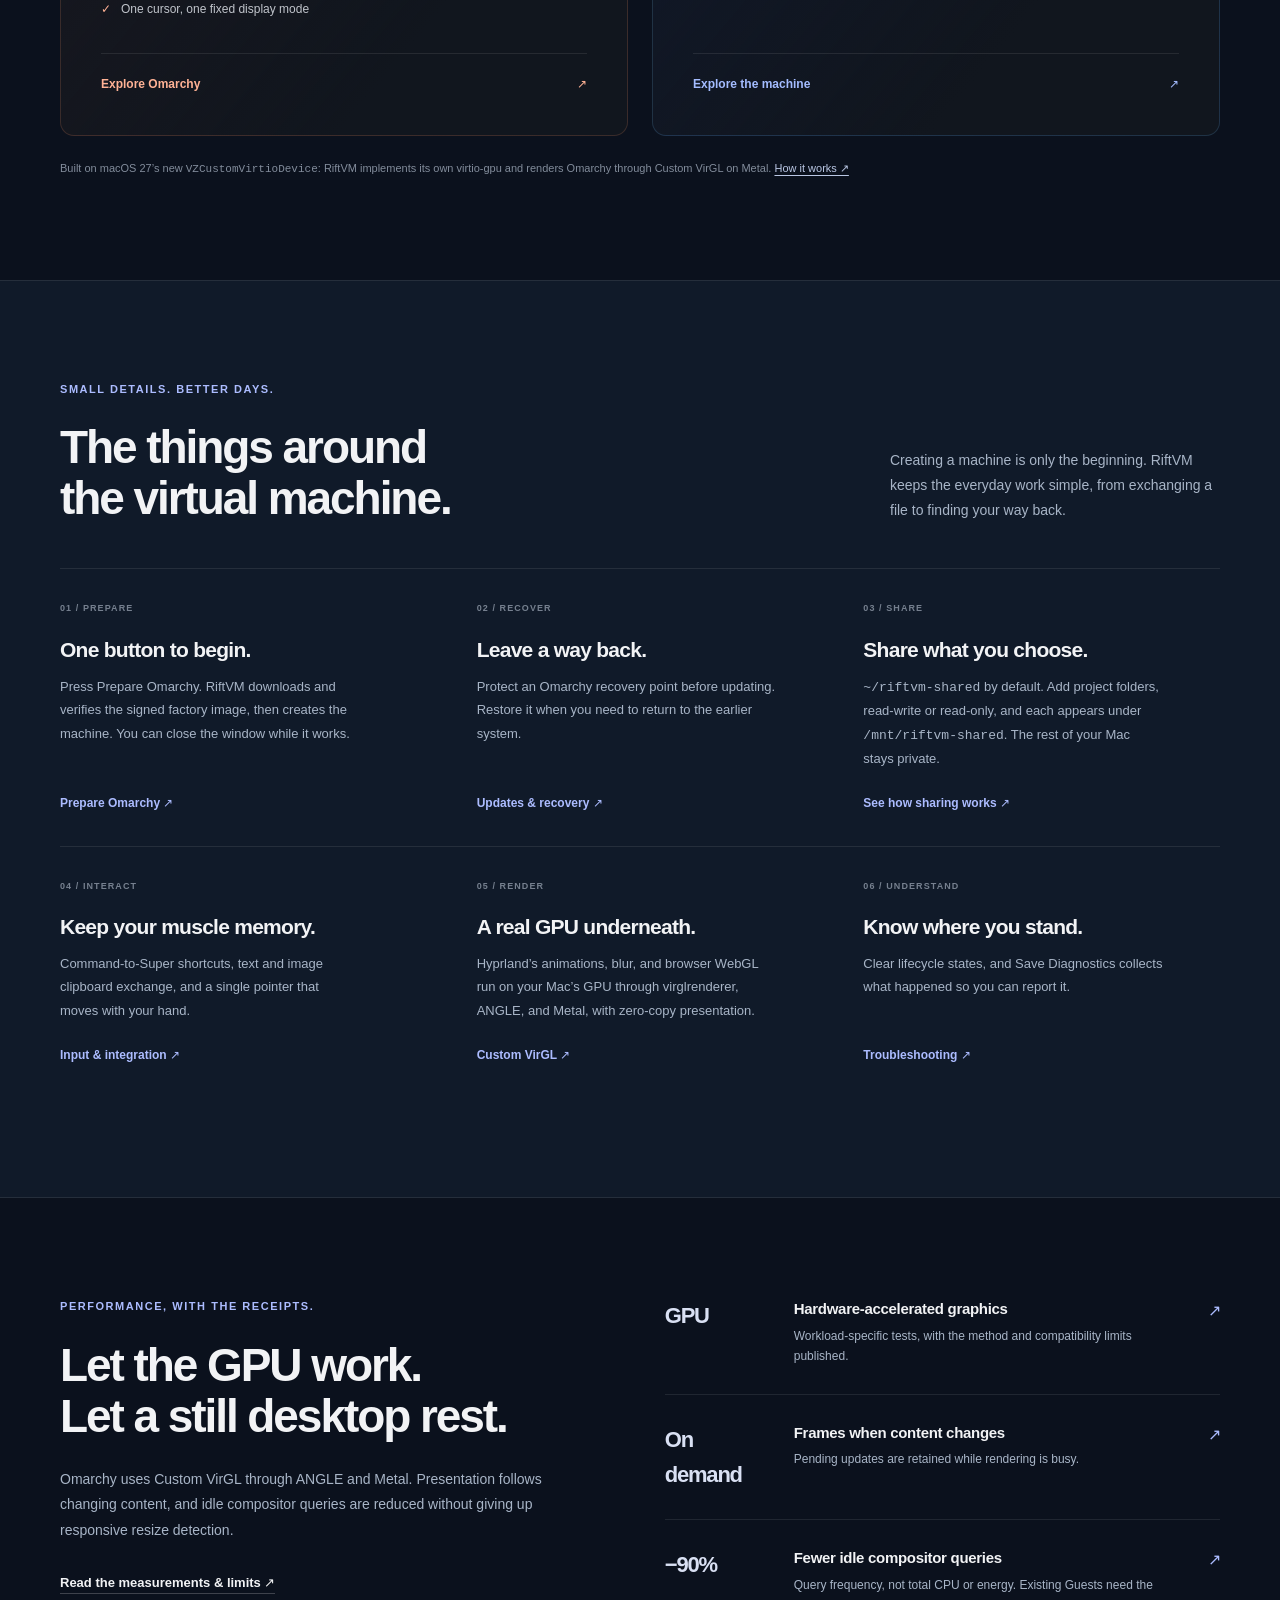
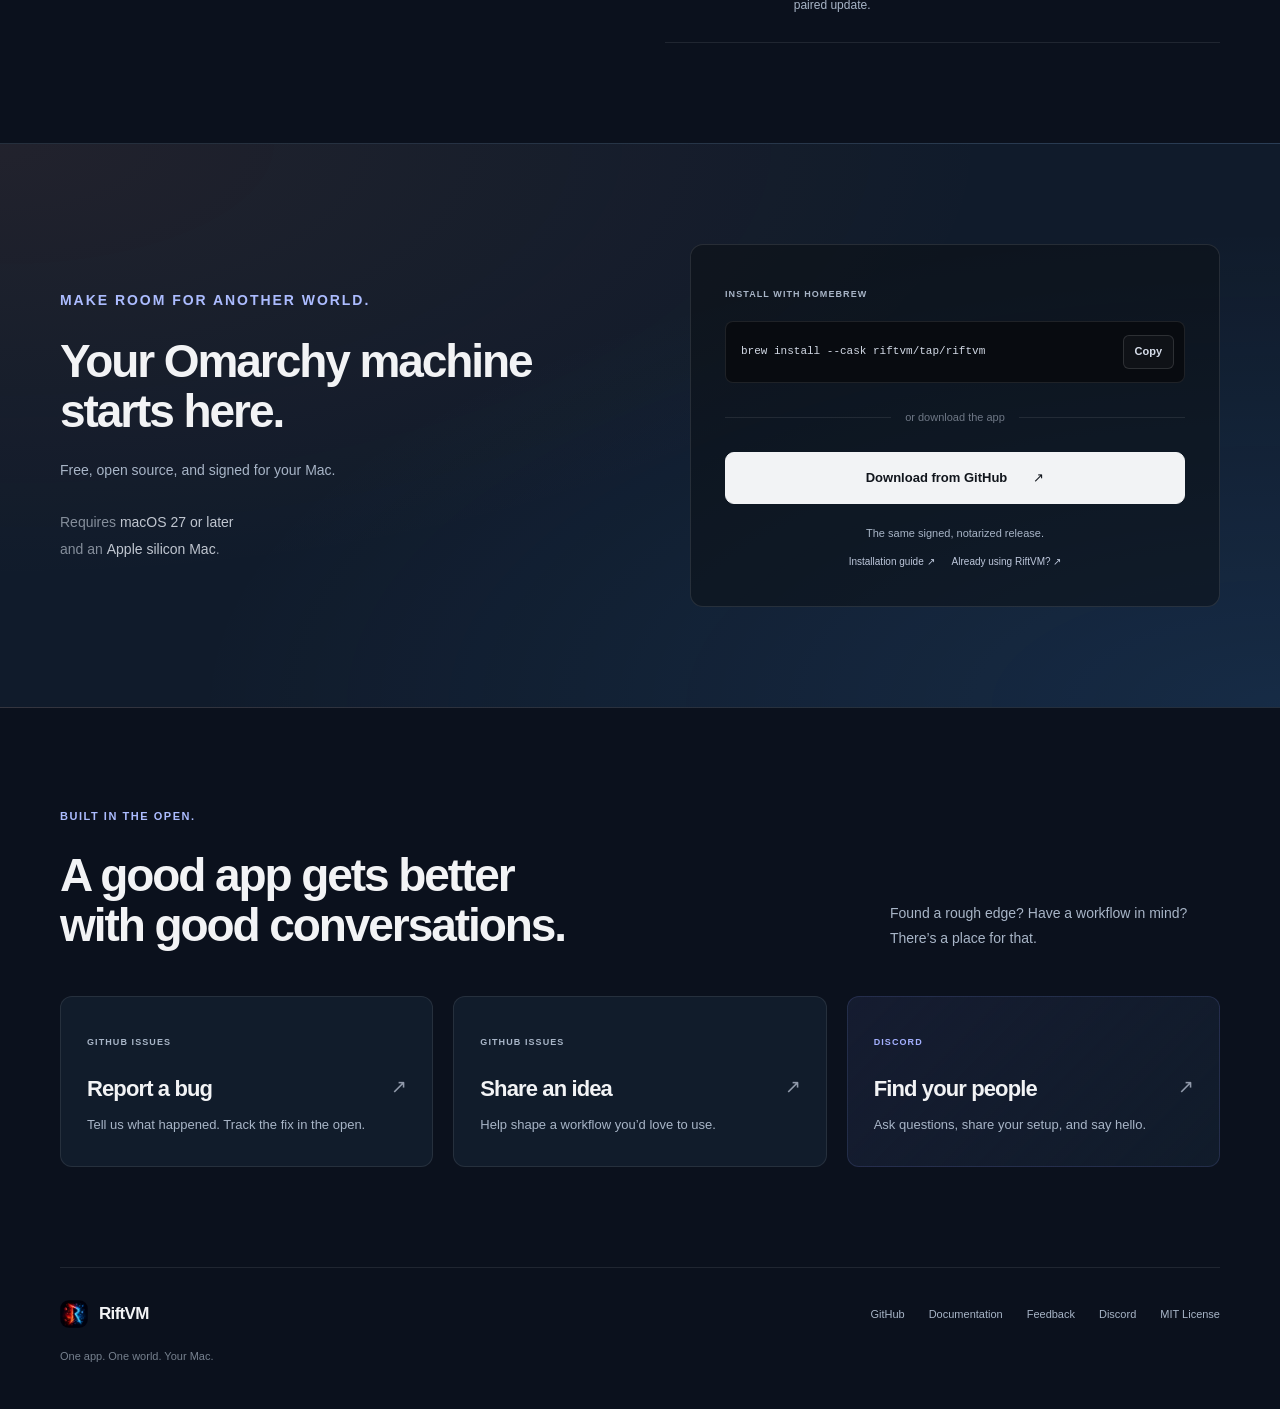
==== commit e3e1f9f3: "site: describe several shared folders, ~/riftvm-shared by default Co-Authored-By: Claude Opus 5 <nor" ====
--- a/index.html
+++ b/index.html
@@ -77,7 +77,7 @@
       <div class="feature-grid">
         <a class="feature-card" href="https://github.com/riftvm/riftvm#prepare-omarchy"><span class="feature-number">01 / PREPARE</span><h3>One button to begin.</h3><p>Press Prepare Omarchy. RiftVM downloads and verifies the signed factory image, then creates the machine. You can close the window while it works.</p><span class="card-link">Prepare Omarchy ↗</span></a>
         <a class="feature-card" href="https://github.com/riftvm/riftvm/blob/main/docs/UPDATES_AND_RECOVERY.md"><span class="feature-number">02 / RECOVER</span><h3>Leave a way back.</h3><p>Protect an Omarchy recovery point before updating. Restore it when you need to return to the earlier system.</p><span class="card-link">Updates &amp; recovery ↗</span></a>
-        <a class="feature-card" href="https://github.com/riftvm/riftvm#what-it-does"><span class="feature-number">03 / SHARE</span><h3>Share what you choose.</h3><p>One exchange folder, <code>/mnt/riftvm-shared</code> in Omarchy and RiftVM Shared on your Mac. The rest of your Mac stays private.</p><span class="card-link">See how sharing works ↗</span></a>
+        <a class="feature-card" href="https://github.com/riftvm/riftvm#what-it-does"><span class="feature-number">03 / SHARE</span><h3>Share what you choose.</h3><p><code>~/riftvm-shared</code> by default. Add project folders, read-write or read-only, and each appears under <code>/mnt/riftvm-shared</code>. The rest of your Mac stays private.</p><span class="card-link">See how sharing works ↗</span></a>
         <a class="feature-card" href="https://github.com/riftvm/riftvm/blob/main/docs/TROUBLESHOOTING.md#keyboard-input-is-missing-delayed-or-appears-after-mouse-movement"><span class="feature-number">04 / INTERACT</span><h3>Keep your muscle memory.</h3><p>Command-to-Super shortcuts, text and image clipboard exchange, and a single pointer that moves with your hand.</p><span class="card-link">Input &amp; integration ↗</span></a>
         <a class="feature-card" href="https://github.com/riftvm/riftvm#how-it-works"><span class="feature-number">05 / RENDER</span><h3>A real GPU underneath.</h3><p>Hyprland’s animations, blur, and browser WebGL run on your Mac’s GPU through virglrenderer, ANGLE, and Metal, with zero-copy presentation.</p><span class="card-link">Custom VirGL ↗</span></a>
         <a class="feature-card" href="https://github.com/riftvm/riftvm/blob/main/docs/TROUBLESHOOTING.md"><span class="feature-number">06 / UNDERSTAND</span><h3>Know where you stand.</h3><p>Clear lifecycle states, and Save Diagnostics collects what happened so you can report it.</p><span class="card-link">Troubleshooting ↗</span></a>
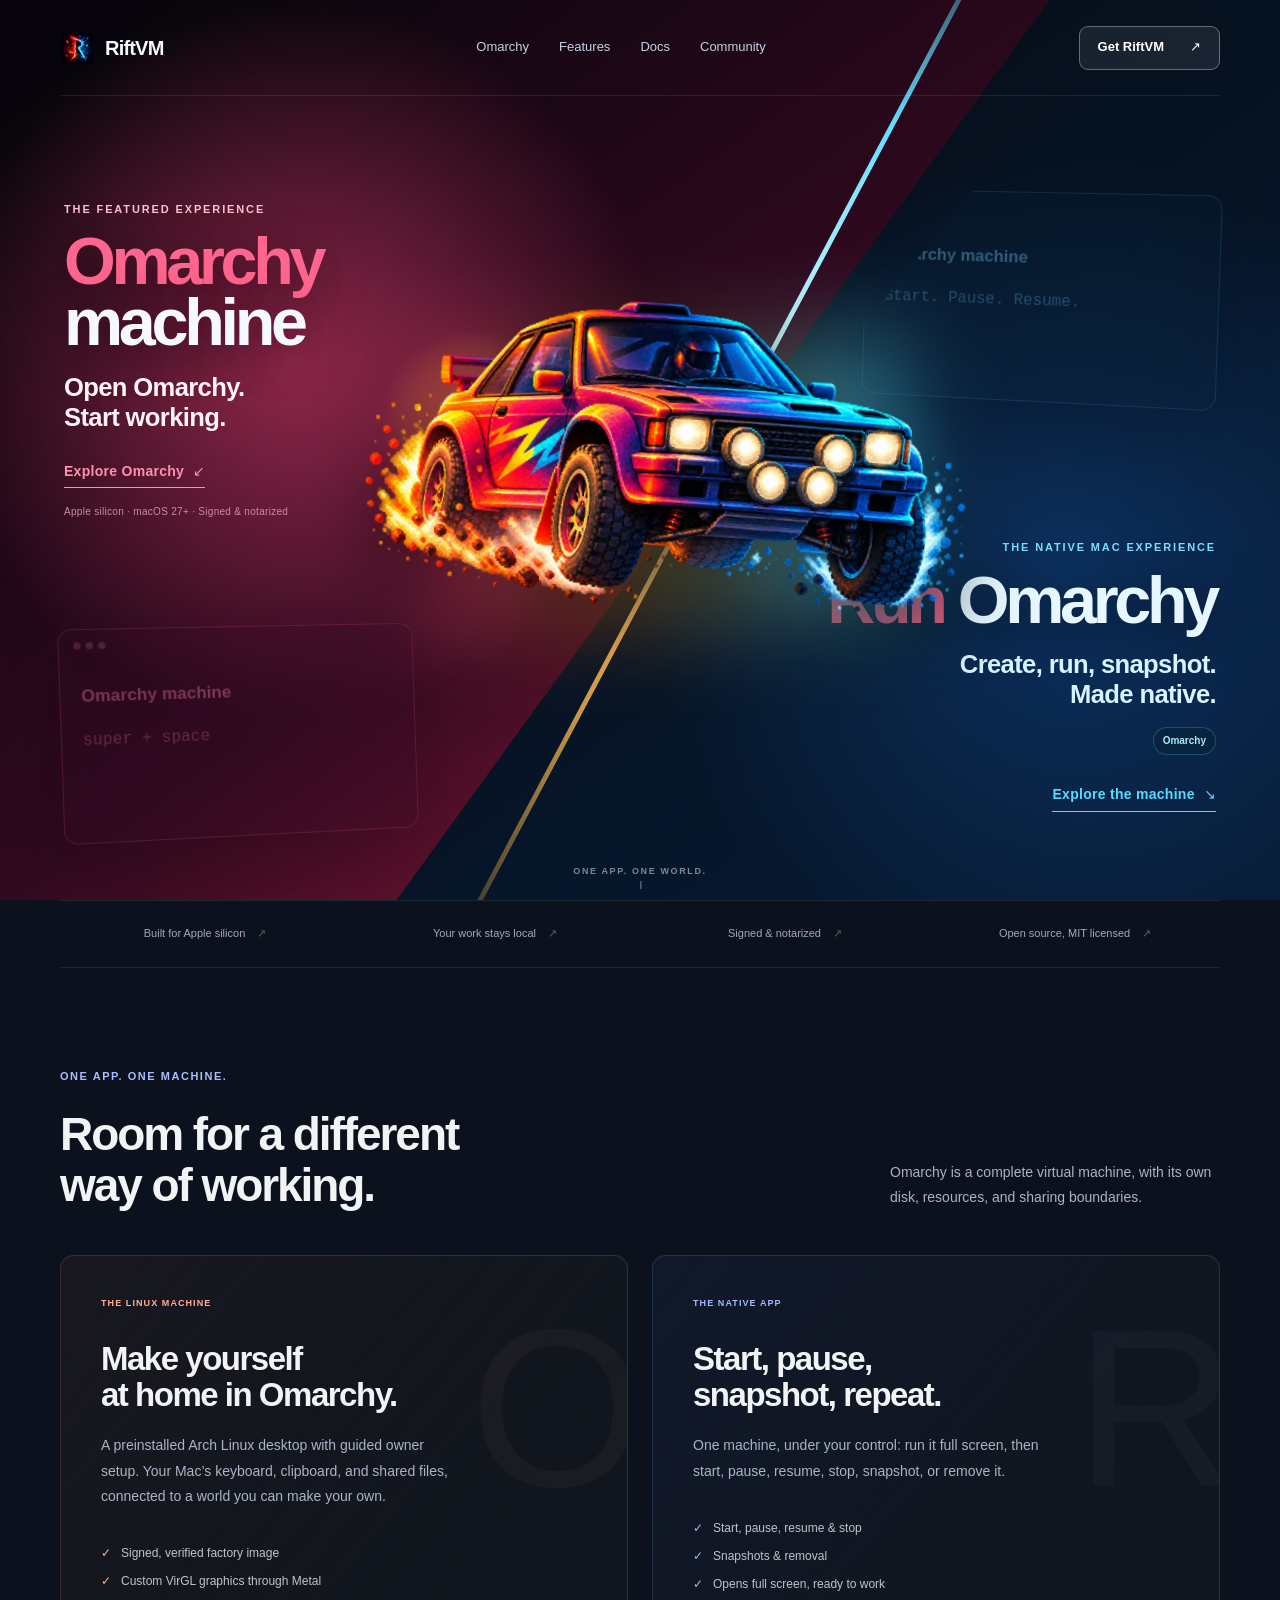
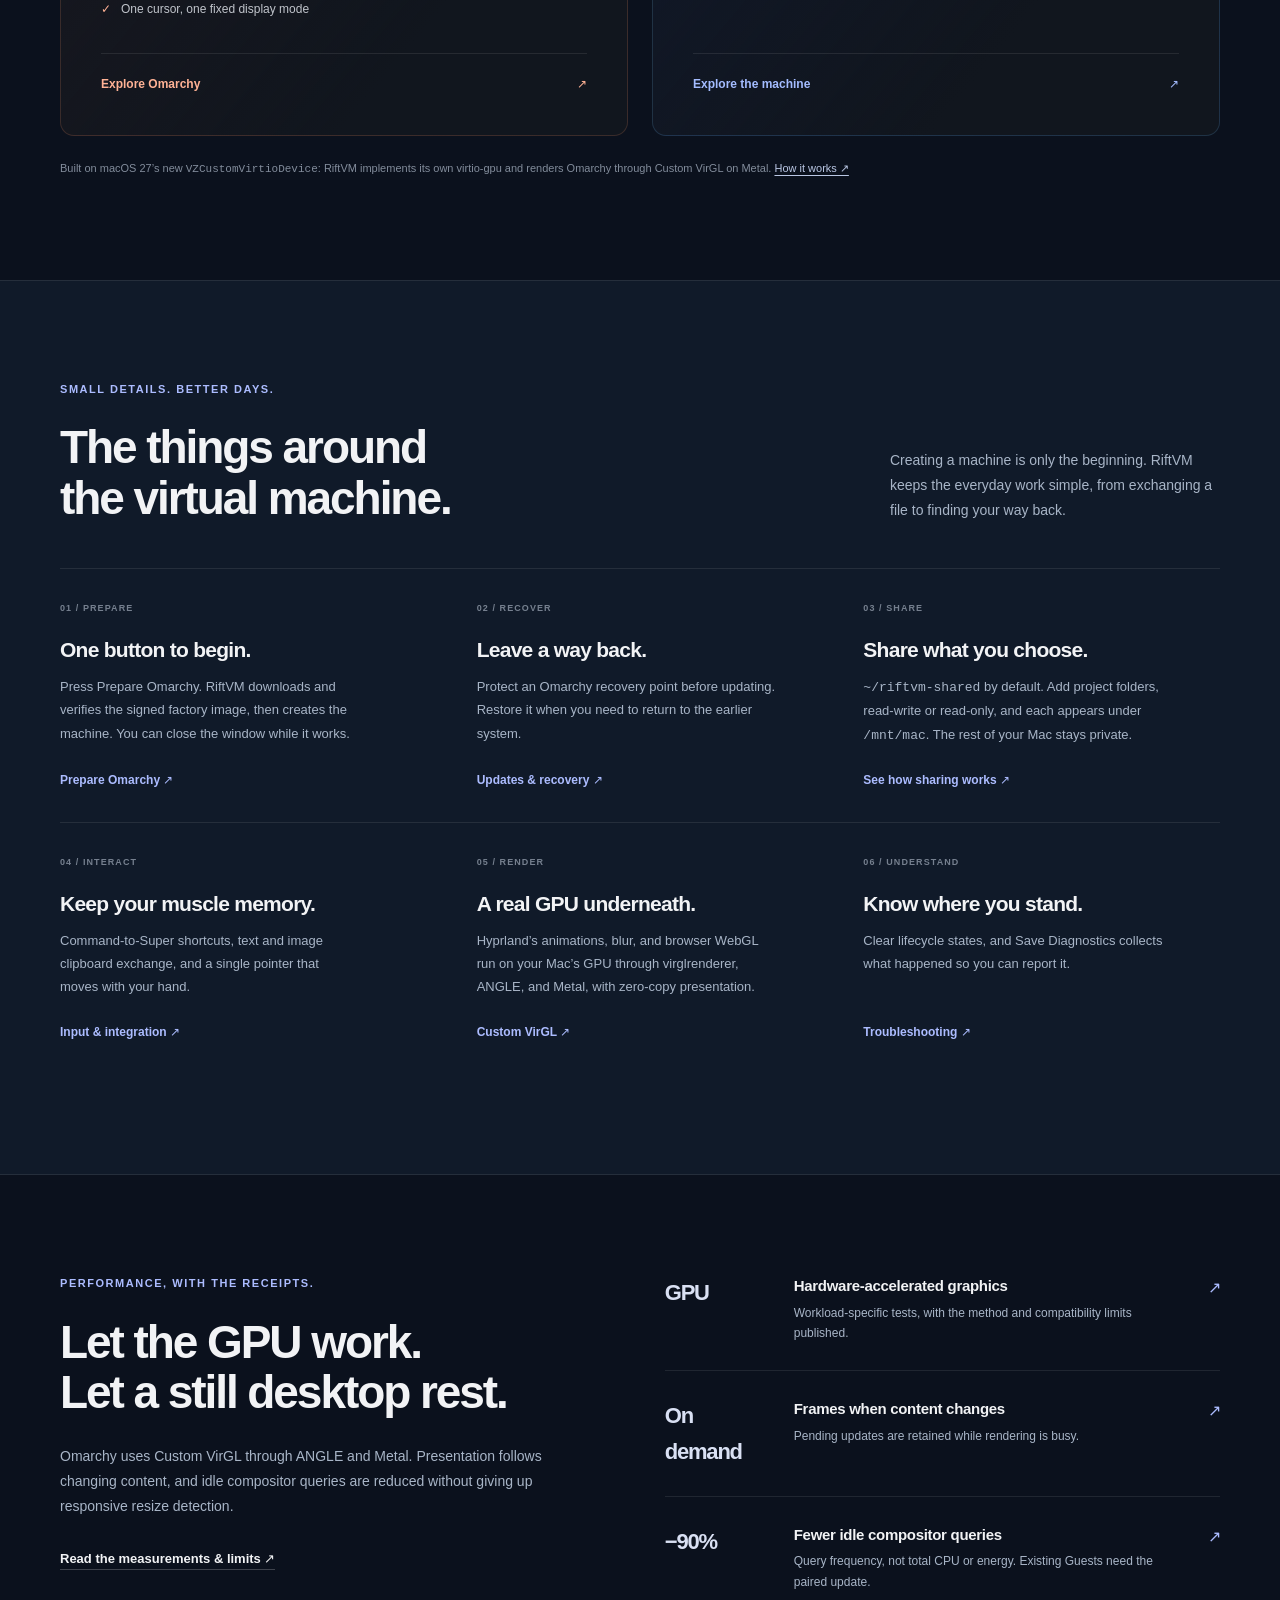
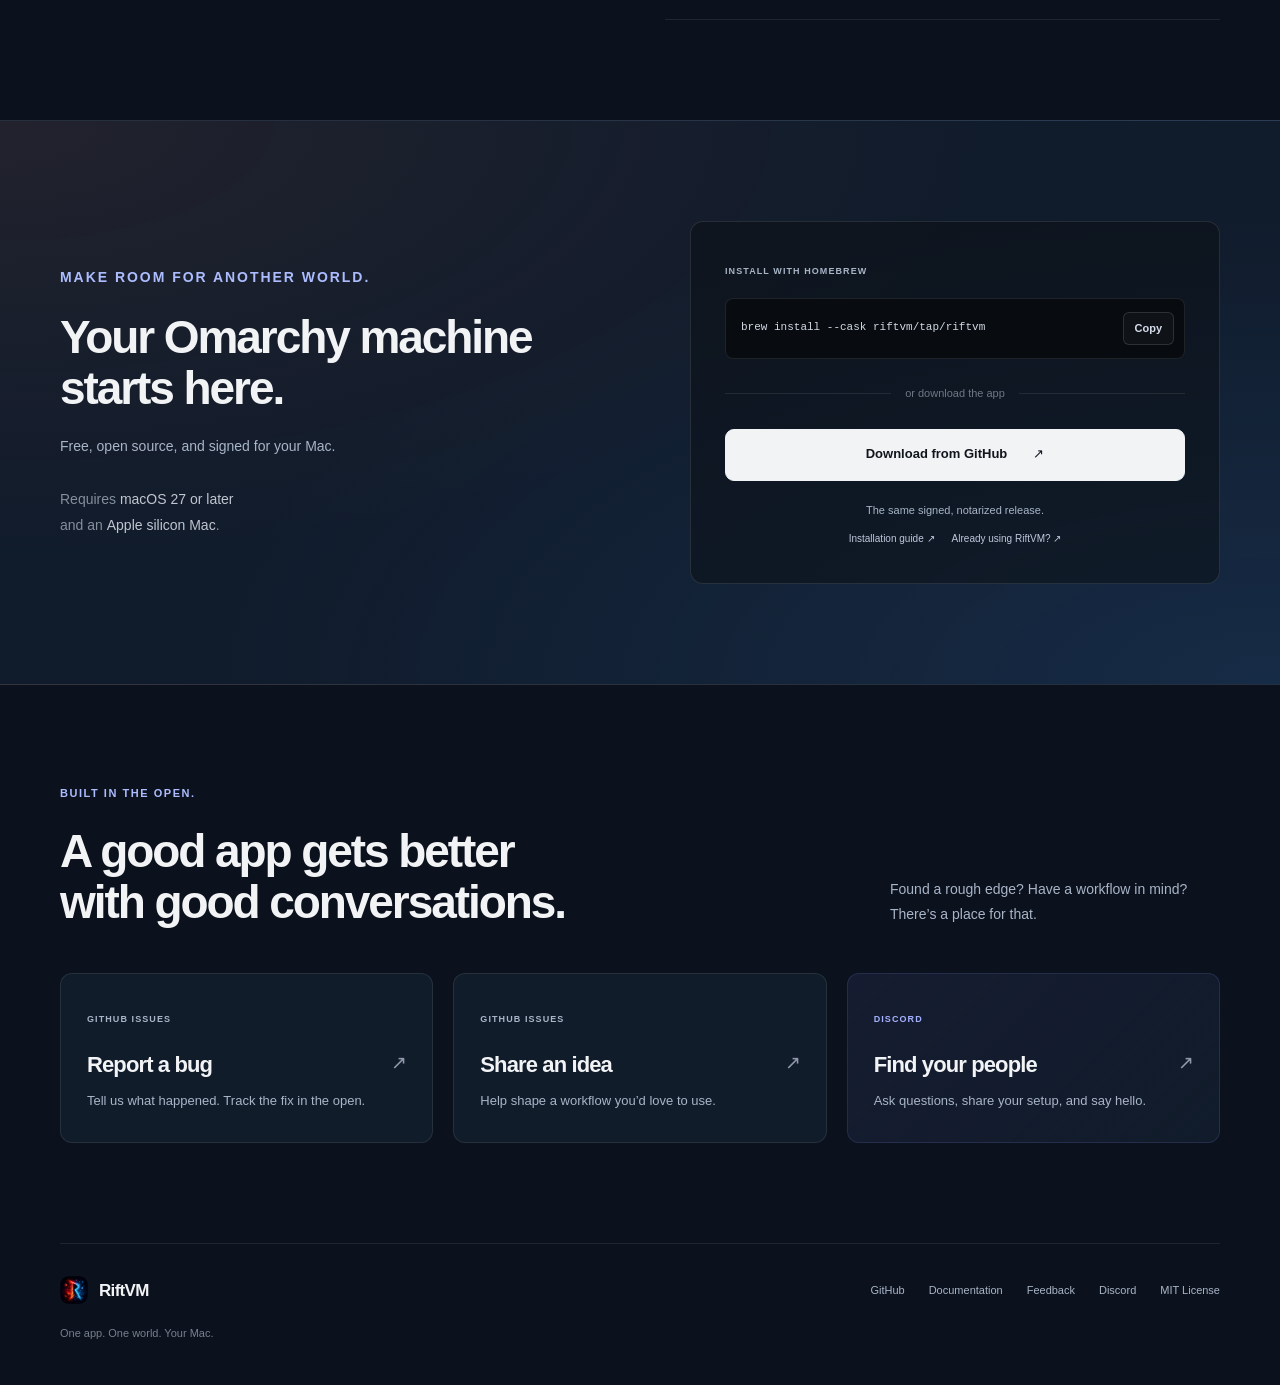
==== commit a1106733: "site: the shared folders appear under /mnt/mac Co-Authored-By: Claude Opus 5 <noreply@anthropic.com>" ====
--- a/index.html
+++ b/index.html
@@ -77,7 +77,7 @@
       <div class="feature-grid">
         <a class="feature-card" href="https://github.com/riftvm/riftvm#prepare-omarchy"><span class="feature-number">01 / PREPARE</span><h3>One button to begin.</h3><p>Press Prepare Omarchy. RiftVM downloads and verifies the signed factory image, then creates the machine. You can close the window while it works.</p><span class="card-link">Prepare Omarchy ↗</span></a>
         <a class="feature-card" href="https://github.com/riftvm/riftvm/blob/main/docs/UPDATES_AND_RECOVERY.md"><span class="feature-number">02 / RECOVER</span><h3>Leave a way back.</h3><p>Protect an Omarchy recovery point before updating. Restore it when you need to return to the earlier system.</p><span class="card-link">Updates &amp; recovery ↗</span></a>
-        <a class="feature-card" href="https://github.com/riftvm/riftvm#what-it-does"><span class="feature-number">03 / SHARE</span><h3>Share what you choose.</h3><p><code>~/riftvm-shared</code> by default. Add project folders, read-write or read-only, and each appears under <code>/mnt/riftvm-shared</code>. The rest of your Mac stays private.</p><span class="card-link">See how sharing works ↗</span></a>
+        <a class="feature-card" href="https://github.com/riftvm/riftvm#what-it-does"><span class="feature-number">03 / SHARE</span><h3>Share what you choose.</h3><p><code>~/riftvm-shared</code> by default. Add project folders, read-write or read-only, and each appears under <code>/mnt/mac</code>. The rest of your Mac stays private.</p><span class="card-link">See how sharing works ↗</span></a>
         <a class="feature-card" href="https://github.com/riftvm/riftvm/blob/main/docs/TROUBLESHOOTING.md#keyboard-input-is-missing-delayed-or-appears-after-mouse-movement"><span class="feature-number">04 / INTERACT</span><h3>Keep your muscle memory.</h3><p>Command-to-Super shortcuts, text and image clipboard exchange, and a single pointer that moves with your hand.</p><span class="card-link">Input &amp; integration ↗</span></a>
         <a class="feature-card" href="https://github.com/riftvm/riftvm#how-it-works"><span class="feature-number">05 / RENDER</span><h3>A real GPU underneath.</h3><p>Hyprland’s animations, blur, and browser WebGL run on your Mac’s GPU through virglrenderer, ANGLE, and Metal, with zero-copy presentation.</p><span class="card-link">Custom VirGL ↗</span></a>
         <a class="feature-card" href="https://github.com/riftvm/riftvm/blob/main/docs/TROUBLESHOOTING.md"><span class="feature-number">06 / UNDERSTAND</span><h3>Know where you stand.</h3><p>Clear lifecycle states, and Save Diagnostics collects what happened so you can report it.</p><span class="card-link">Troubleshooting ↗</span></a>
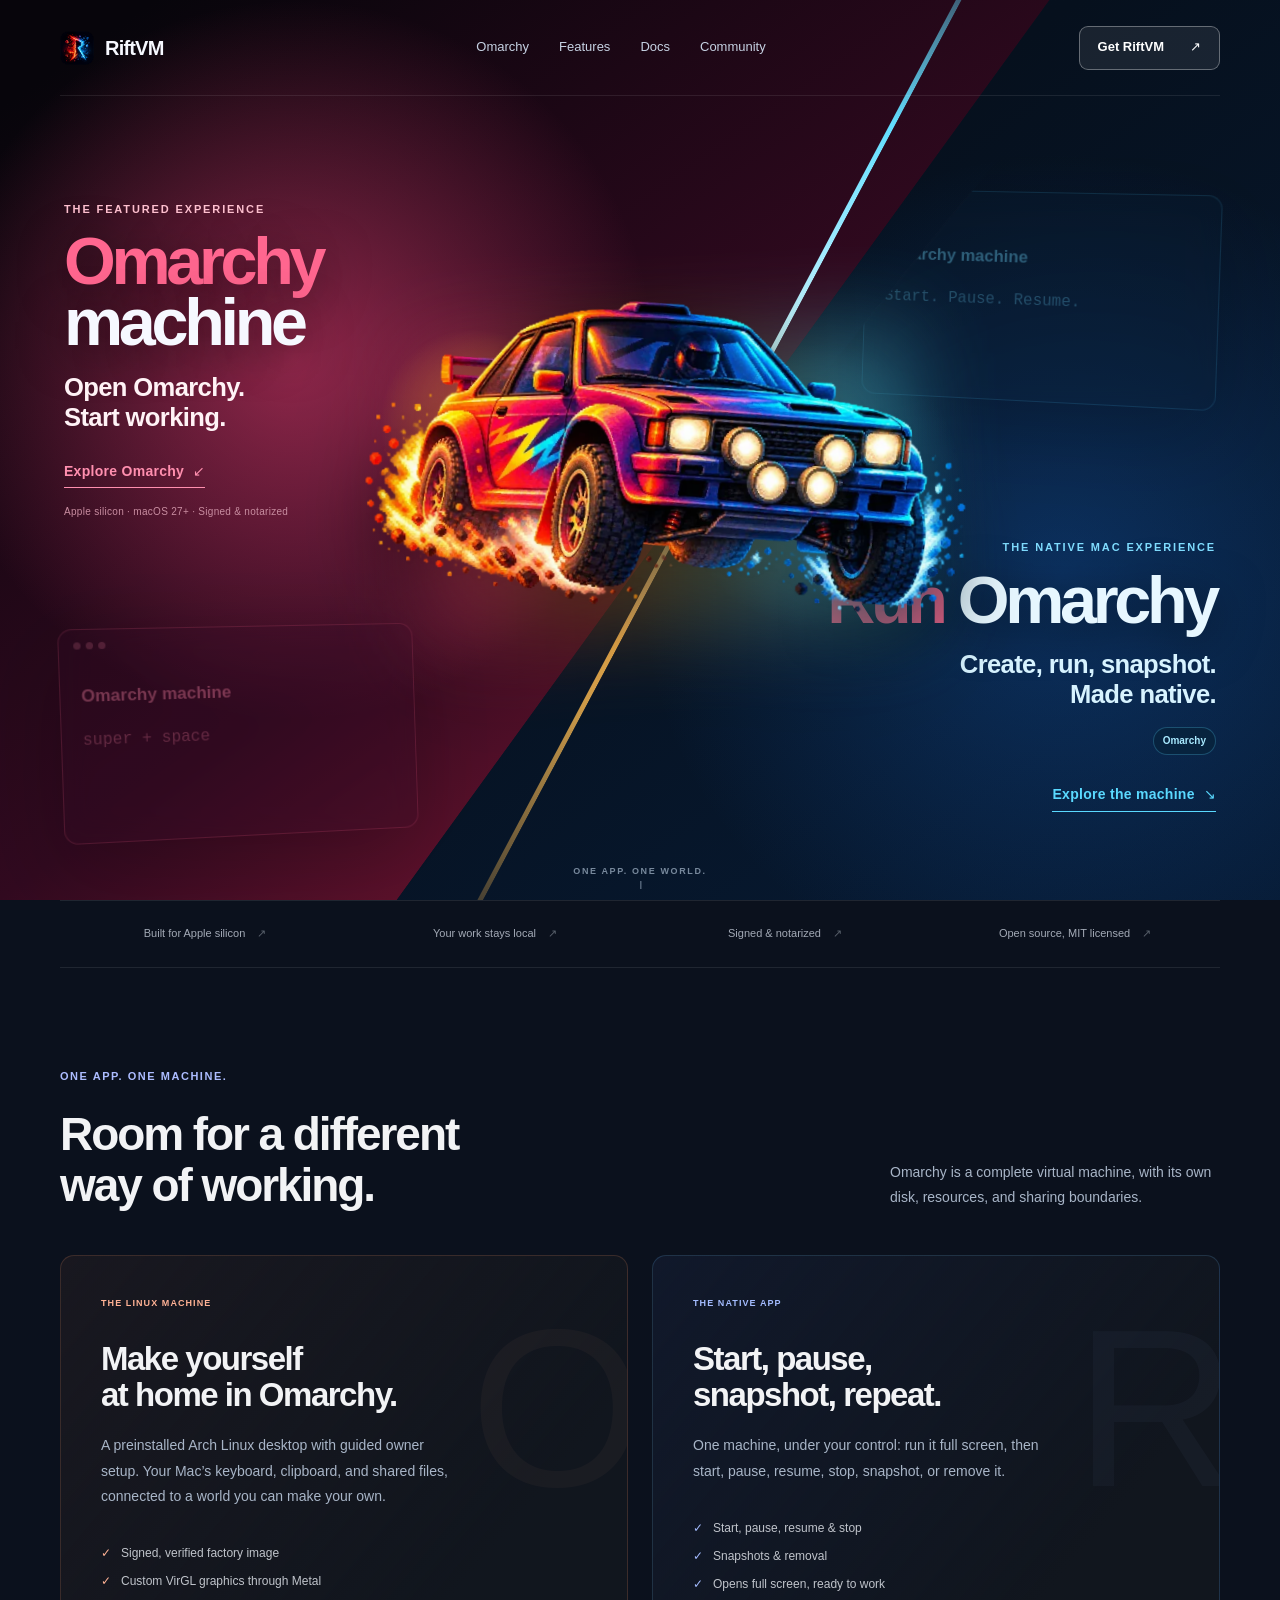
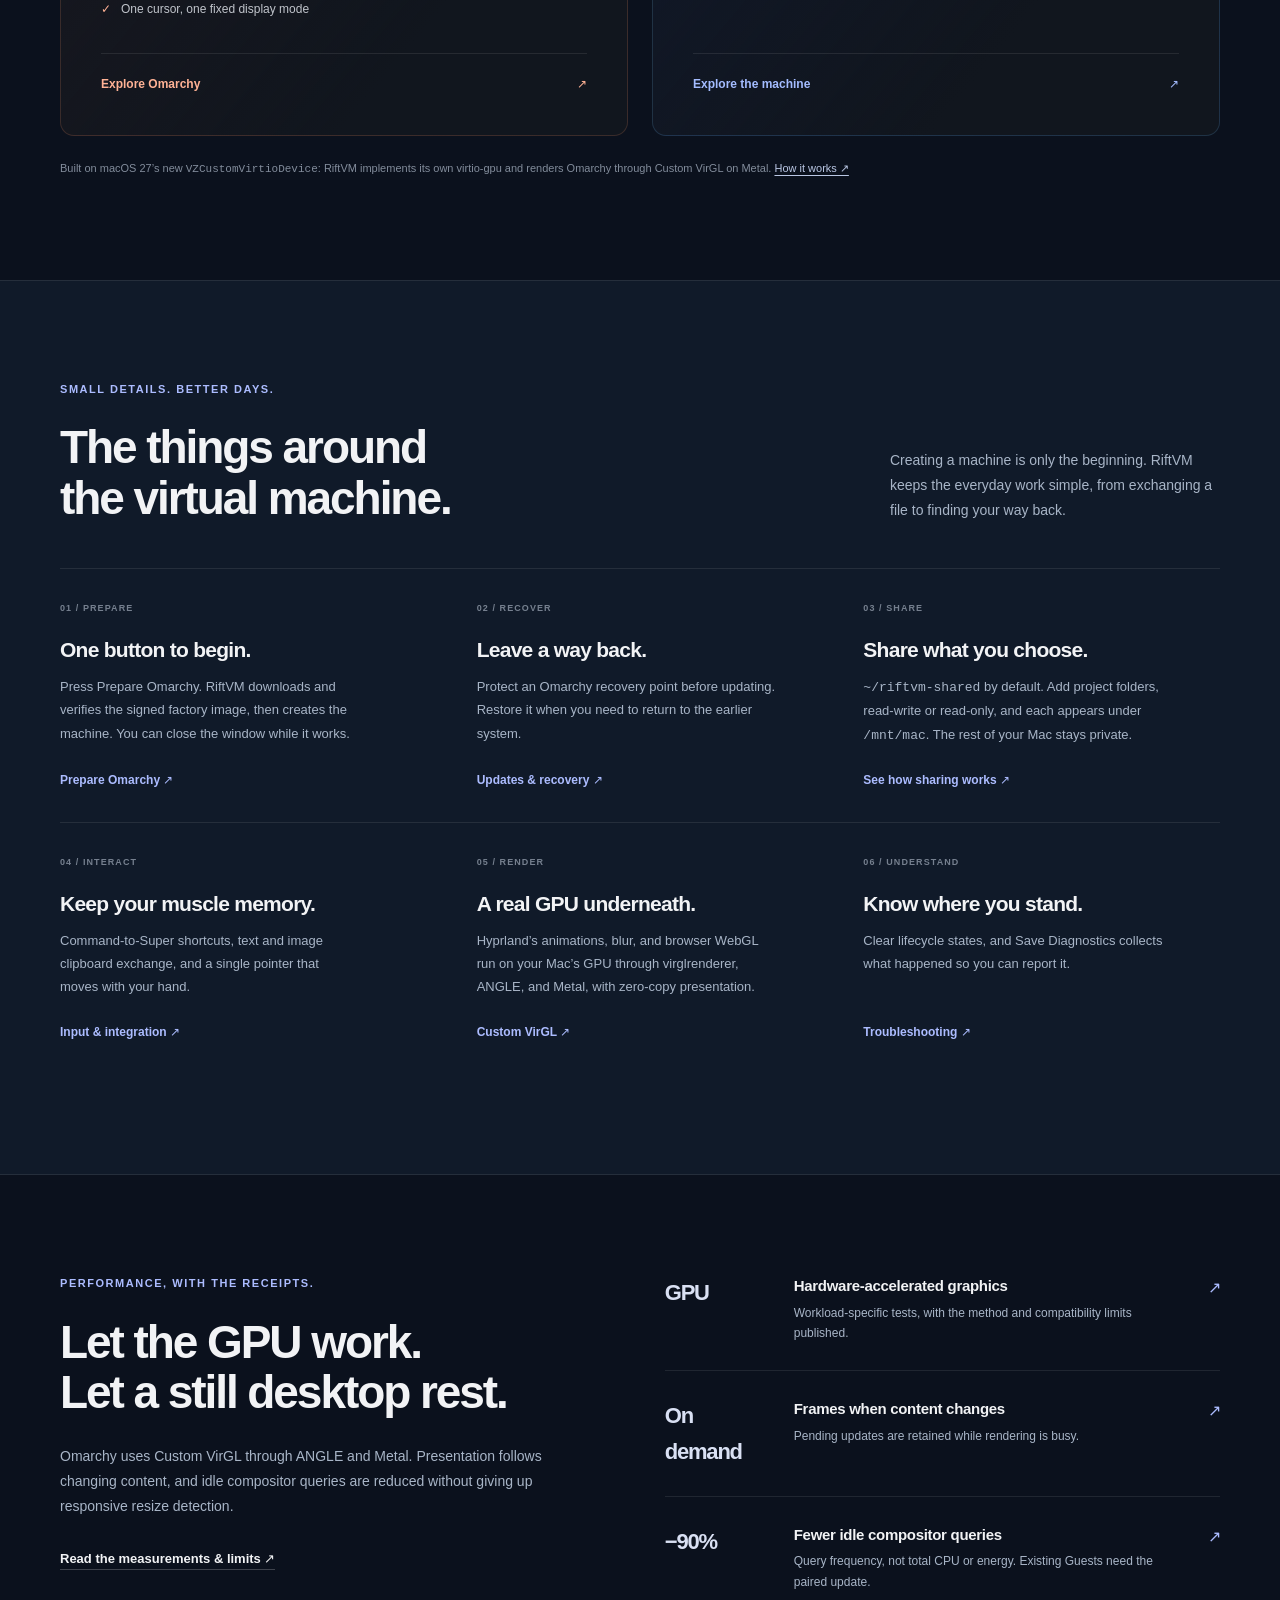
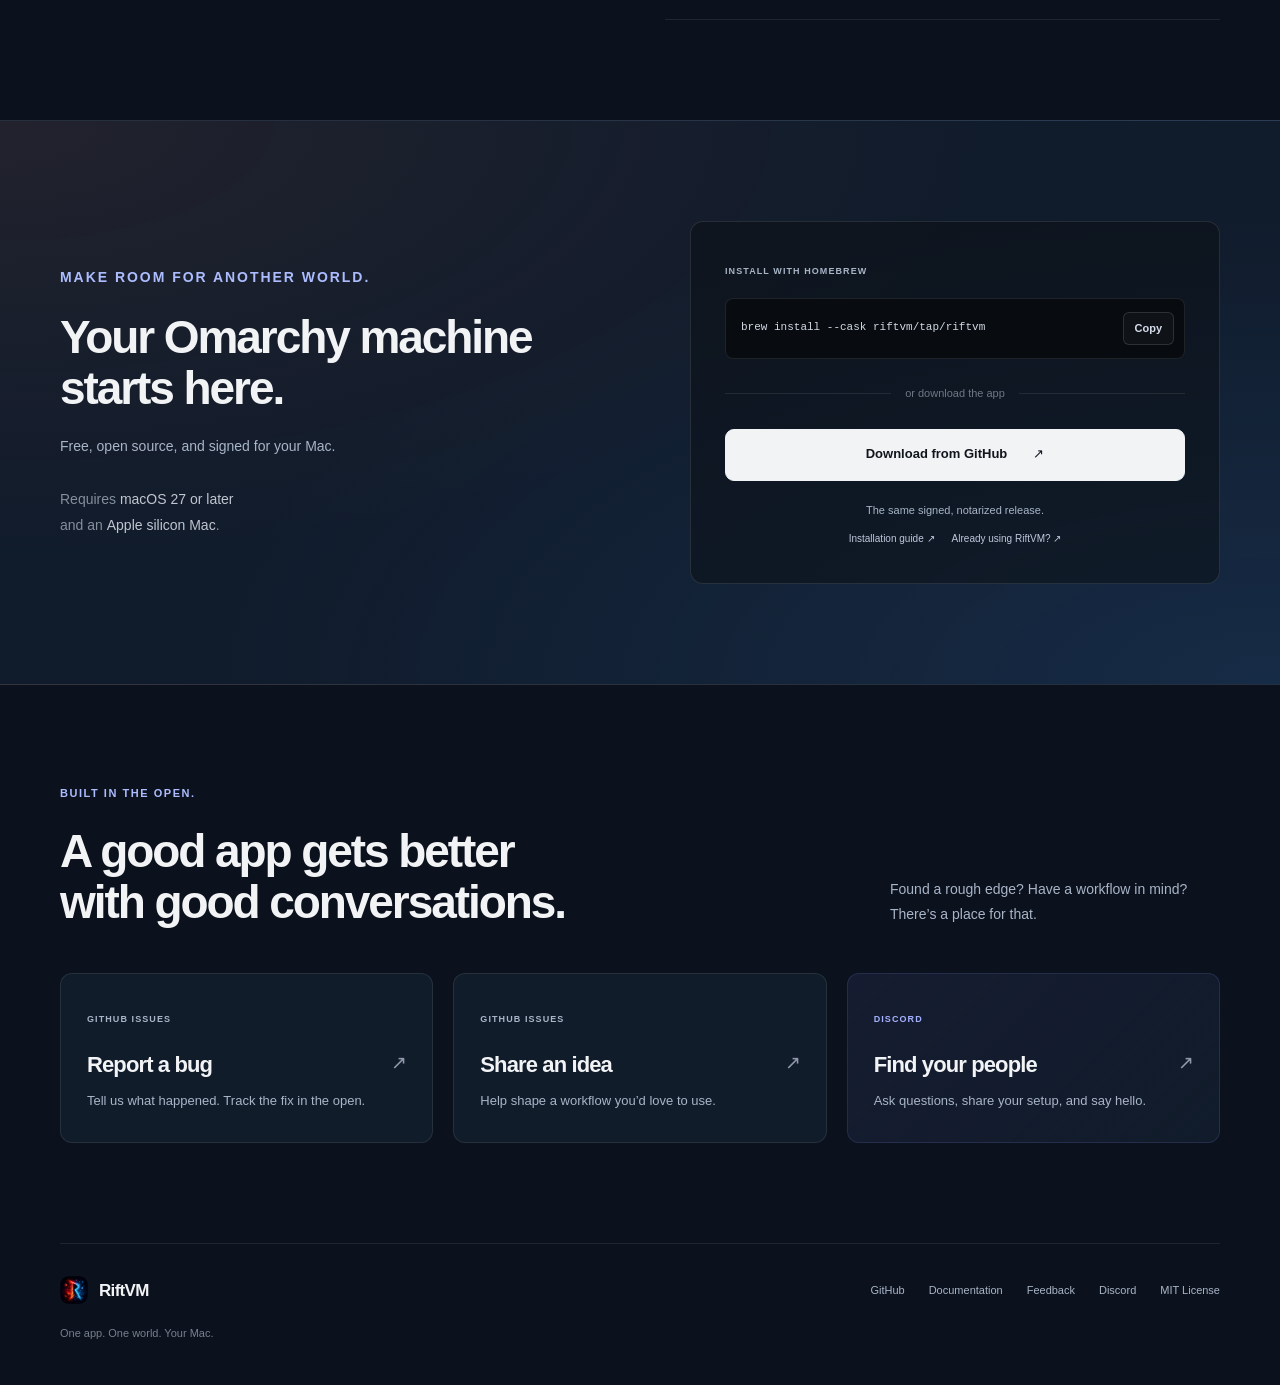
==== commit ea01b9b1: "perf(site): serve a smaller hero image and trim unused assets - Add a 768 px wide hero variant (100 " ====
--- a/index.html
+++ b/index.html
@@ -57,7 +57,7 @@
       </div>
       <div class="hero-car" aria-hidden="true">
         <span class="car-glow"></span>
-        <img src="assets/riftvm-omarchy-rally-car.webp" width="1536" height="1024" fetchpriority="high" alt="">
+        <img src="assets/riftvm-omarchy-rally-car.webp" srcset="assets/riftvm-omarchy-rally-car-768.webp 768w, assets/riftvm-omarchy-rally-car.webp 1536w" sizes="(max-width: 600px) 100vw, (max-width: 1000px) 54vw, (max-width: 1541px) 48vw, 740px" width="1536" height="1024" fetchpriority="high" alt="">
       </div>
       <div class="hero-choice" aria-hidden="true"><span>One app. One world.</span></div>
     </section>
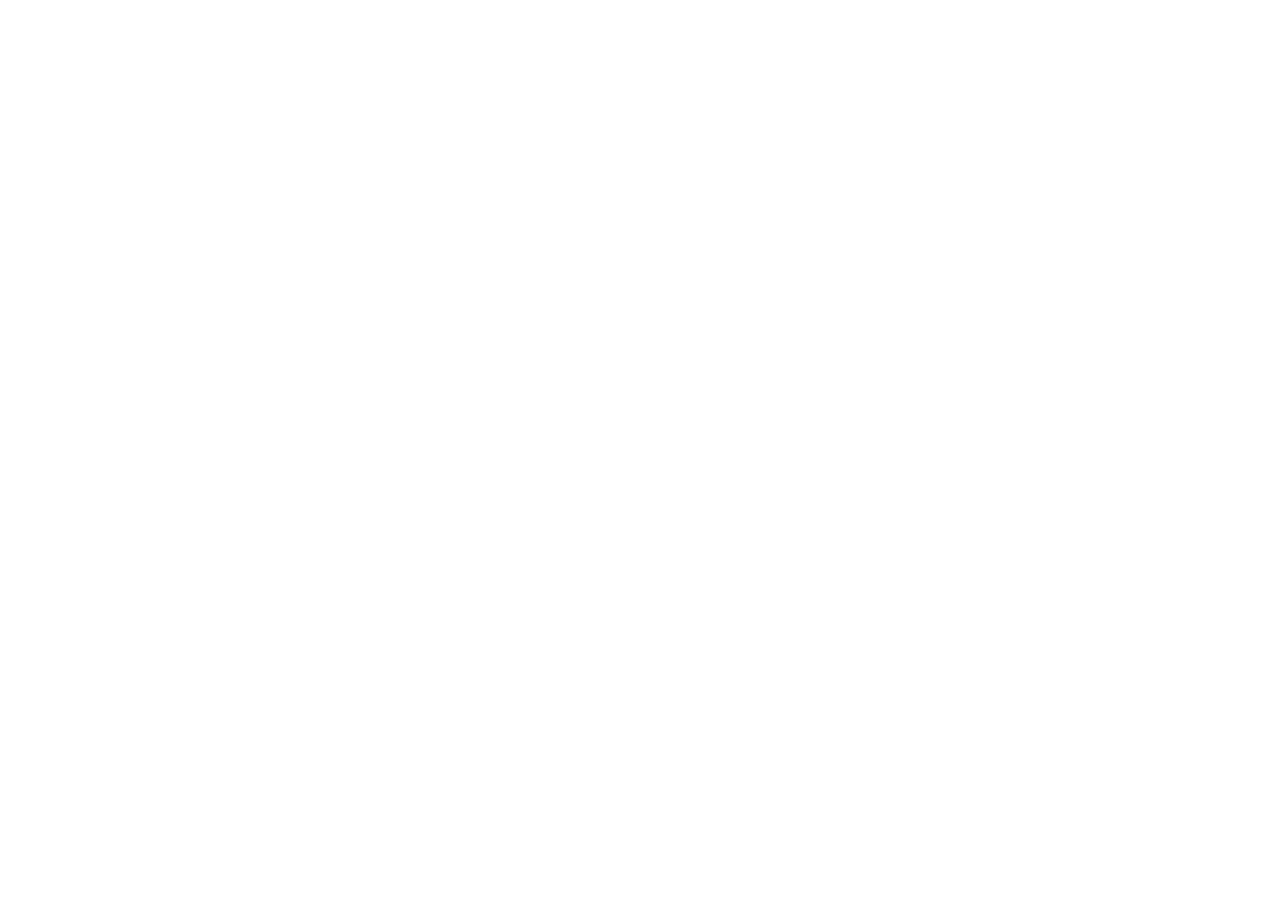
==== commit d3db6f9c: "Publish the RiftVM website as an AtomSprout redirect" ====
--- a/index.html
+++ b/index.html
@@ -1,103 +1 @@
-<!doctype html>
-<html lang="en">
-<head>
-  <meta charset="utf-8">
-  <meta name="viewport" content="width=device-width, initial-scale=1">
-  <meta name="description" content="RiftVM brings a focused Omarchy machine to Apple silicon Macs in one native app.">
-  <meta name="theme-color" content="#07152f">
-  <meta property="og:title" content="RiftVM — Bring another world to your Mac">
-  <meta property="og:description" content="Create a focused Omarchy machine in one native app.">
-  <meta property="og:type" content="website">
-  <meta property="og:url" content="https://riftvm.com/">
-  <meta property="og:image" content="https://riftvm.com/assets/riftvm-omarchy-rally-car.webp">
-  <meta name="twitter:card" content="summary_large_image">
-  <link rel="icon" type="image/png" sizes="64x64" href="assets/favicon.png?brand=rift-r">
-  <link rel="apple-touch-icon" href="assets/riftvm-icon.png?brand=rift-r">
-  <link rel="canonical" href="https://riftvm.com/">
-  <title>RiftVM — Bring another world to your Mac</title>
-  <link rel="stylesheet" href="style.css?asset=374324dd5b9c">
-  <link rel="stylesheet" href="copy-command.css?asset=e875d0a35232">
-  <script src="copy-command.js?asset=a45e6baa63cd" defer></script>
-</head>
-<body>
-  <a class="skip-link" href="#main">Skip to content</a>
-  <header class="nav wrap">
-    <a class="brand" href="#top" aria-label="RiftVM home"><img src="assets/riftvm-icon.png?brand=rift-r" width="34" height="34" alt="">RiftVM</a>
-    <nav aria-label="Main navigation"><a href="#workspaces">Omarchy</a><a href="#features">Features</a><a href="https://github.com/riftvm/riftvm/blob/main/docs/README.md">Docs</a><a href="#community">Community</a></nav>
-    <a class="button nav-download" href="#install">Get RiftVM <span aria-hidden="true">↗</span></a>
-  </header>
-  <main id="main">
-    <section class="split-hero" id="top" aria-label="Explore RiftVM">
-      <h1 class="visually-hidden">RiftVM — Omarchy. Another world on your Mac.</h1>
-      <a class="split-product split-omarchy" href="#omarchy" aria-label="Explore the Omarchy machine">
-        <span class="product-content omarchy-content">
-          <span class="product-kicker">The featured experience</span>
-          <span class="product-title"><strong>Omarchy</strong> machine</span>
-          <span class="product-copy">Open Omarchy.<br>Start working.</span>
-          <span class="product-action">Explore Omarchy <span aria-hidden="true">↙</span></span>
-          <span class="product-meta">Apple silicon · macOS 27+ · Signed &amp; notarized</span>
-        </span>
-        <span class="ghost-window hot-window" aria-hidden="true"><i></i><i></i><i></i><b>Omarchy machine</b><code>super + space</code></span>
-      </a>
-
-      <a class="split-product split-riftvm" href="#workspace" aria-label="Explore the Omarchy machine">
-        <span class="product-content riftvm-content">
-          <span class="product-kicker">The native Mac experience</span>
-          <span class="product-title"><strong>Run</strong> Omarchy</span>
-          <span class="product-copy">Create, run, snapshot.<br>Made native.</span>
-          <span class="system-list" aria-label="Supported system"><span>Omarchy</span></span>
-          <span class="product-action">Explore the machine <span aria-hidden="true">↘</span></span>
-        </span>
-        <span class="ghost-window cool-window" aria-hidden="true"><i></i><i></i><i></i><b>Omarchy machine</b><code>Start. Pause. Resume.</code></span>
-      </a>
-
-      <div class="hero-rift" aria-hidden="true"></div>
-      <div class="pixel-burst" aria-hidden="true">
-        <i></i><i></i><i></i><i></i><i></i><i></i><i></i><i></i><i></i><i></i><i></i><i></i>
-      </div>
-      <div class="hero-car" aria-hidden="true">
-        <span class="car-glow"></span>
-        <img src="assets/riftvm-omarchy-rally-car.webp" srcset="assets/riftvm-omarchy-rally-car-768.webp 768w, assets/riftvm-omarchy-rally-car.webp 1536w" sizes="(max-width: 600px) 100vw, (max-width: 1000px) 54vw, (max-width: 1541px) 48vw, 740px" width="1536" height="1024" fetchpriority="high" alt="">
-      </div>
-      <div class="hero-choice" aria-hidden="true"><span>One app. One world.</span></div>
-    </section>
-    <div class="trust-strip wrap" aria-label="Product principles"><a href="https://github.com/riftvm/riftvm#requirements">Built for Apple silicon <span>↗</span></a><a href="https://github.com/riftvm/riftvm#what-it-does">Your work stays local <span>↗</span></a><a href="https://github.com/riftvm/riftvm/releases/latest">Signed &amp; notarized <span>↗</span></a><a href="https://github.com/riftvm/riftvm/blob/main/LICENSE">Open source, MIT licensed <span>↗</span></a></div>
-
-    <section class="section wrap" id="workspaces" aria-labelledby="worlds-title">
-      <div class="section-heading"><div><p class="eyebrow">One app. One machine.</p><h2 id="worlds-title">Room for a different<br>way of working.</h2></div><p>Omarchy is a complete virtual machine, with its own disk, resources, and sharing boundaries.</p></div>
-      <div class="world-grid">
-        <a class="world-card warm" id="omarchy" href="https://github.com/riftvm/riftvm#guest-image"><span class="mini-label">THE LINUX MACHINE</span><h3>Make yourself<br>at home in Omarchy.</h3><p>A preinstalled Arch Linux desktop with guided owner setup. Your Mac’s keyboard, clipboard, and shared files, connected to a world you can make your own.</p><ul><li>Signed, verified factory image</li><li>Custom VirGL graphics through Metal</li><li>One cursor, one fixed display mode</li></ul><span class="card-link">Explore Omarchy <span aria-hidden="true">↗</span></span><span class="world-watermark" aria-hidden="true">O</span></a>
-        <a class="world-card cool" id="workspace" href="https://github.com/riftvm/riftvm#what-it-does"><span class="mini-label">THE NATIVE APP</span><h3>Start, pause,<br>snapshot, repeat.</h3><p>One machine, under your control: run it full screen, then start, pause, resume, stop, snapshot, or remove it.</p><ul><li>Start, pause, resume &amp; stop</li><li>Snapshots &amp; removal</li><li>Opens full screen, ready to work</li></ul><span class="card-link">Explore the machine <span aria-hidden="true">↗</span></span><span class="world-watermark" aria-hidden="true">R</span></a>
-      </div>
-      <p class="backend-note">Built on macOS 27’s new <code>VZCustomVirtioDevice</code>: RiftVM implements its own virtio-gpu and renders Omarchy through Custom VirGL on Metal. <a href="https://github.com/riftvm/riftvm#how-it-works">How it works ↗</a></p>
-    </section>
-
-    <section class="section features-section" id="features"><div class="wrap">
-      <div class="section-heading"><div><p class="eyebrow">Small details. Better days.</p><h2>The things around<br>the virtual machine.</h2></div><p>Creating a machine is only the beginning. RiftVM keeps the everyday work simple, from exchanging a file to finding your way back.</p></div>
-      <div class="feature-grid">
-        <a class="feature-card" href="https://github.com/riftvm/riftvm#prepare-omarchy"><span class="feature-number">01 / PREPARE</span><h3>One button to begin.</h3><p>Press Prepare Omarchy. RiftVM downloads and verifies the signed factory image, then creates the machine. You can close the window while it works.</p><span class="card-link">Prepare Omarchy ↗</span></a>
-        <a class="feature-card" href="https://github.com/riftvm/riftvm/blob/main/docs/UPDATES_AND_RECOVERY.md"><span class="feature-number">02 / RECOVER</span><h3>Leave a way back.</h3><p>Protect an Omarchy recovery point before updating. Restore it when you need to return to the earlier system.</p><span class="card-link">Updates &amp; recovery ↗</span></a>
-        <a class="feature-card" href="https://github.com/riftvm/riftvm#what-it-does"><span class="feature-number">03 / SHARE</span><h3>Share what you choose.</h3><p><code>~/riftvm-shared</code> by default. Add project folders, read-write or read-only, and each appears under <code>/mnt/mac</code>. The rest of your Mac stays private.</p><span class="card-link">See how sharing works ↗</span></a>
-        <a class="feature-card" href="https://github.com/riftvm/riftvm/blob/main/docs/TROUBLESHOOTING.md#keyboard-input-is-missing-delayed-or-appears-after-mouse-movement"><span class="feature-number">04 / INTERACT</span><h3>Keep your muscle memory.</h3><p>Command-to-Super shortcuts, text and image clipboard exchange, and a single pointer that moves with your hand.</p><span class="card-link">Input &amp; integration ↗</span></a>
-        <a class="feature-card" href="https://github.com/riftvm/riftvm#how-it-works"><span class="feature-number">05 / RENDER</span><h3>A real GPU underneath.</h3><p>Hyprland’s animations, blur, and browser WebGL run on your Mac’s GPU through virglrenderer, ANGLE, and Metal, with zero-copy presentation.</p><span class="card-link">Custom VirGL ↗</span></a>
-        <a class="feature-card" href="https://github.com/riftvm/riftvm/blob/main/docs/TROUBLESHOOTING.md"><span class="feature-number">06 / UNDERSTAND</span><h3>Know where you stand.</h3><p>Clear lifecycle states, and Save Diagnostics collects what happened so you can report it.</p><span class="card-link">Troubleshooting ↗</span></a>
-      </div>
-    </div></section>
-
-    <section class="section wrap performance" id="performance"><div class="performance-intro"><p class="eyebrow">Performance, with the receipts.</p><h2>Let the GPU work.<br>Let a still desktop rest.</h2><p>Omarchy uses Custom VirGL through ANGLE and Metal. Presentation follows changing content, and idle compositor queries are reduced without giving up responsive resize detection.</p><a class="text-link" href="https://github.com/riftvm/riftvm/blob/main/docs/validation/watcher-idle-2026-09-13/README.md">Read the measurements &amp; limits ↗</a></div><div class="performance-list">
-      <a href="https://github.com/riftvm/riftvm/blob/main/docs/validation/omarchy-custom-virgl-2026-09-13/README.md"><span class="metric">GPU</span><div><h3>Hardware-accelerated graphics</h3><p>Workload-specific tests, with the method and compatibility limits published.</p></div><span aria-hidden="true">↗</span></a>
-      <a href="https://github.com/riftvm/riftvm/blob/main/docs/validation/omarchy-demand-rendering-2026-09-13/README.md"><span class="metric">On demand</span><div><h3>Frames when content changes</h3><p>Pending updates are retained while rendering is busy.</p></div><span aria-hidden="true">↗</span></a>
-      <a href="https://github.com/riftvm/riftvm/blob/main/docs/UPDATES_AND_RECOVERY.md#update-riftvm-integration-inside-an-existing-guest"><span class="metric">−90%</span><div><h3>Fewer idle compositor queries</h3><p>Query frequency, not total CPU or energy. Existing Guests need the paired update.</p></div><span aria-hidden="true">↗</span></a>
-    </div></section>
-
-    <section class="section install-section" id="install" aria-labelledby="install-title"><div class="wrap install-grid"><div><p class="eyebrow">Make room for another world.</p><h2 id="install-title">Your Omarchy machine<br>starts here.</h2><p>Free, open source, and signed for your Mac.</p><p class="requirements">Requires <strong>macOS 27 or later</strong><br>and an <strong>Apple silicon Mac</strong>.</p></div><div class="install-panel"><span class="mini-label">INSTALL WITH HOMEBREW</span><div class="install-command"><code>brew install --cask riftvm/tap/riftvm</code><button class="copy-button" type="button" data-copy="brew install --cask riftvm/tap/riftvm" aria-label="Copy Homebrew install command" aria-live="polite">Copy</button></div><div class="install-divider"><span>or download the app</span></div><a class="button primary download-button" href="https://github.com/riftvm/riftvm/releases/latest">Download from GitHub <span aria-hidden="true">↗</span></a><p class="install-details">The same signed, notarized release.<br><a href="https://github.com/riftvm/riftvm#install-riftvm">Installation guide ↗</a> <a href="https://github.com/riftvm/riftvm/blob/main/docs/UPDATES_AND_RECOVERY.md">Already using RiftVM? ↗</a></p></div></div></section>
-
-    <section class="section wrap community" id="community"><div class="section-heading"><div><p class="eyebrow">Built in the open.</p><h2>A good app gets better<br>with good conversations.</h2></div><p>Found a rough edge? Have a workflow in mind? There’s a place for that.</p></div><div class="community-grid">
-      <a class="community-card" href="https://github.com/riftvm/riftvm/issues/new?template=bug_report.yml"><span class="mini-label">GITHUB ISSUES</span><h3>Report a bug <span aria-hidden="true">↗</span></h3><p>Tell us what happened. Track the fix in the open.</p></a>
-      <a class="community-card" href="https://github.com/riftvm/riftvm/issues/new?template=feature_request.yml"><span class="mini-label">GITHUB ISSUES</span><h3>Share an idea <span aria-hidden="true">↗</span></h3><p>Help shape a workflow you’d love to use.</p></a>
-      <a class="community-card discord-card" href="https://discord.com/invite/eGzEaP6TzR"><span class="mini-label">DISCORD</span><h3>Find your people <span aria-hidden="true">↗</span></h3><p>Ask questions, share your setup, and say hello.</p></a>
-    </div></section>
-  </main>
-  <footer class="wrap"><div><a class="brand" href="#top"><img src="assets/riftvm-icon.png?brand=rift-r" width="28" height="28" alt="">RiftVM</a><p>One app. One world. Your Mac.</p></div><nav aria-label="Footer navigation"><a href="https://github.com/riftvm/riftvm">GitHub</a><a href="https://github.com/riftvm/riftvm/blob/main/docs/README.md">Documentation</a><a href="https://github.com/riftvm/riftvm/issues/new/choose">Feedback</a><a href="https://discord.com/invite/eGzEaP6TzR">Discord</a><a href="https://github.com/riftvm/riftvm/blob/main/LICENSE">MIT License</a></nav></footer>
-</body>
-</html>
+<!doctype html><html lang="en"><head><meta charset="utf-8"><title>riftvm — AtomSprout</title><meta name="robots" content="noindex"><link rel="canonical" href="https://atomsprout.com/riftvm/"><meta http-equiv="refresh" content="0;url=https://atomsprout.com/riftvm/"></head><body><a href="https://atomsprout.com/riftvm/">Continue to AtomSprout</a><script>location.replace("https://atomsprout.com/riftvm/"+location.search+location.hash)</script></body></html>
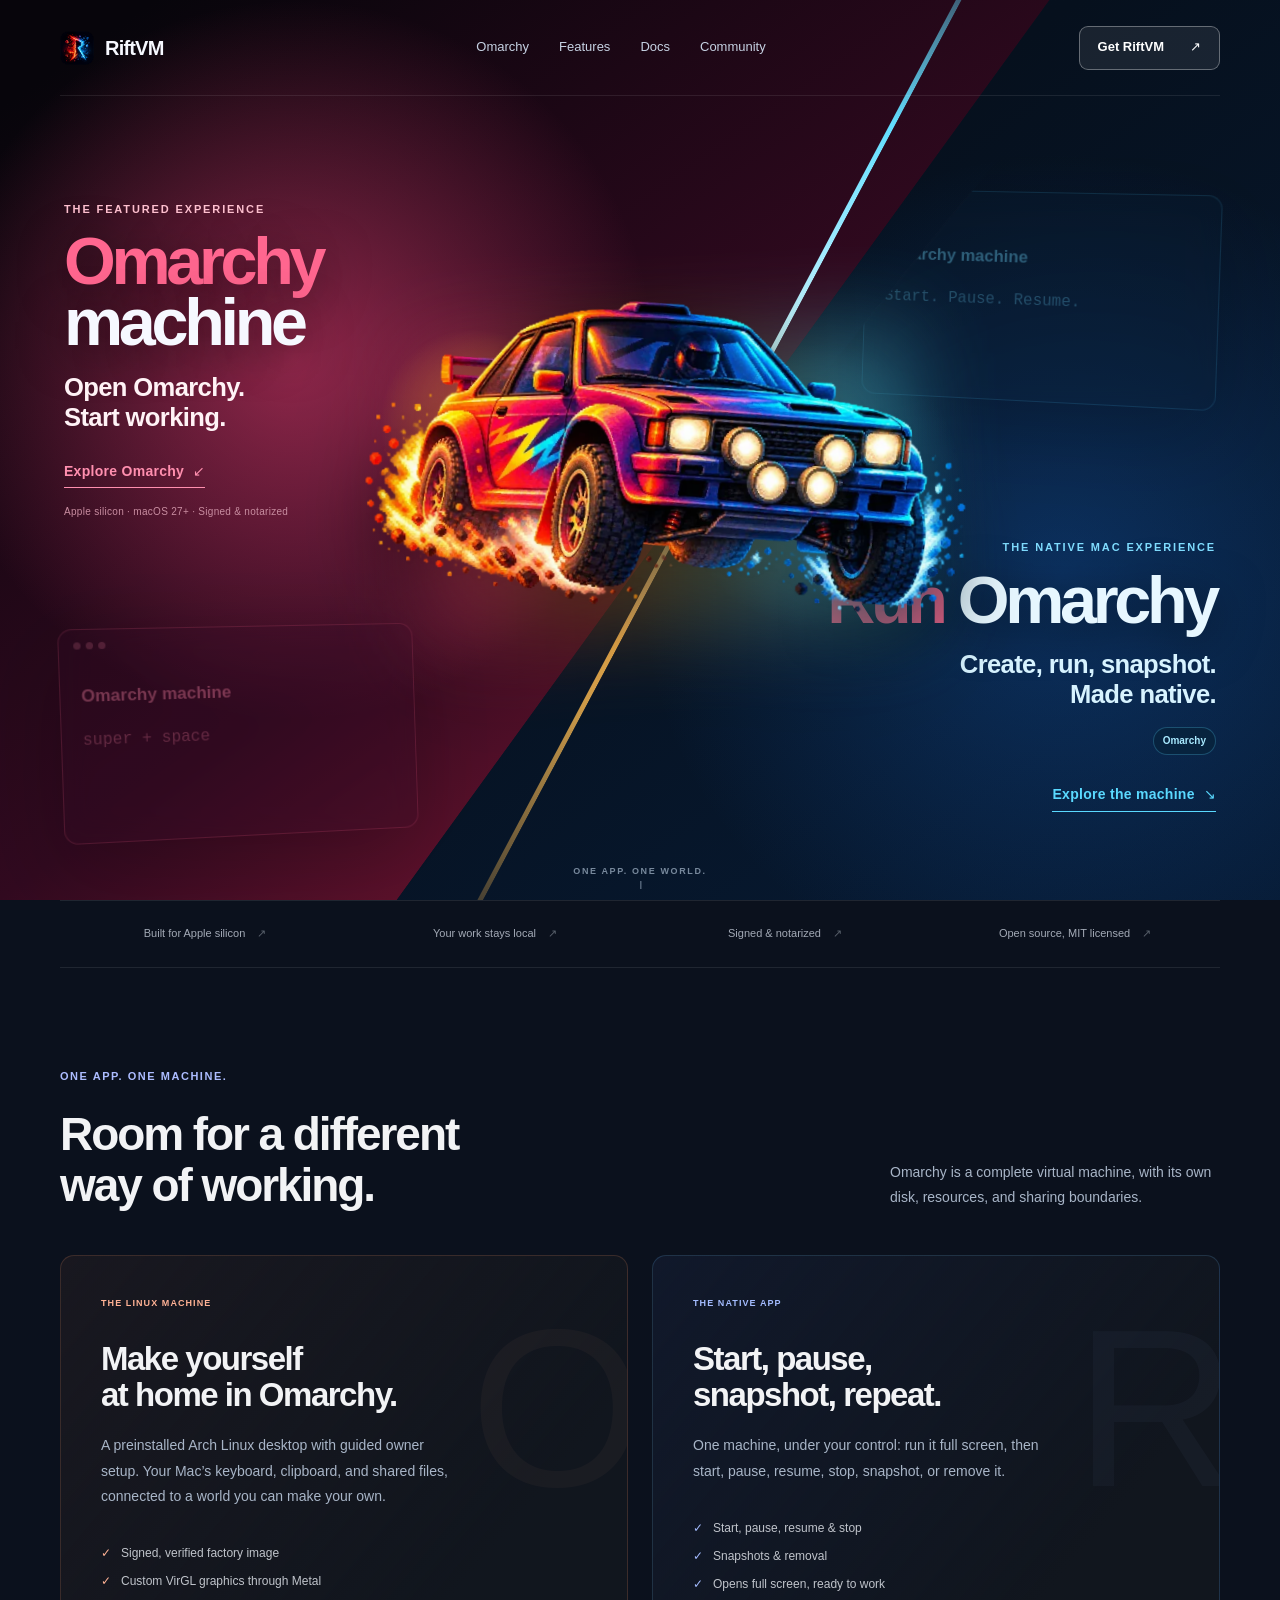
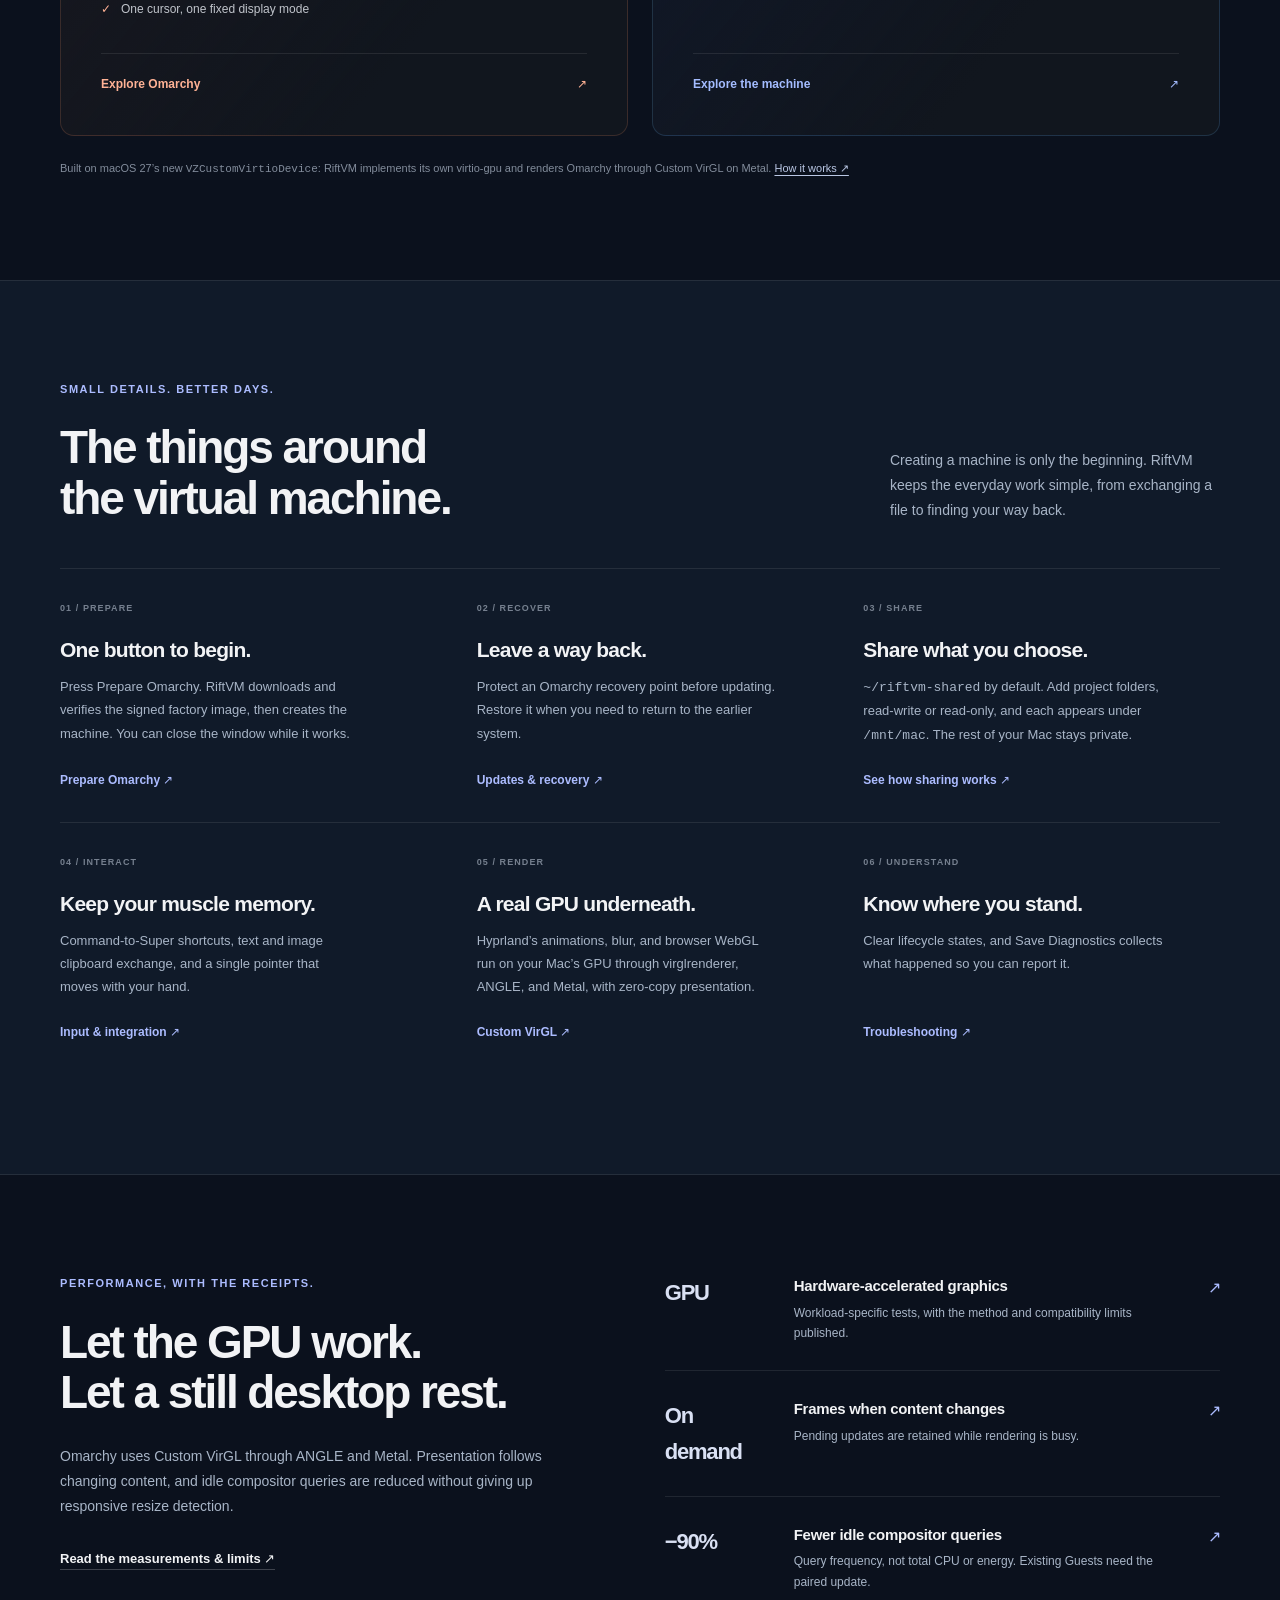
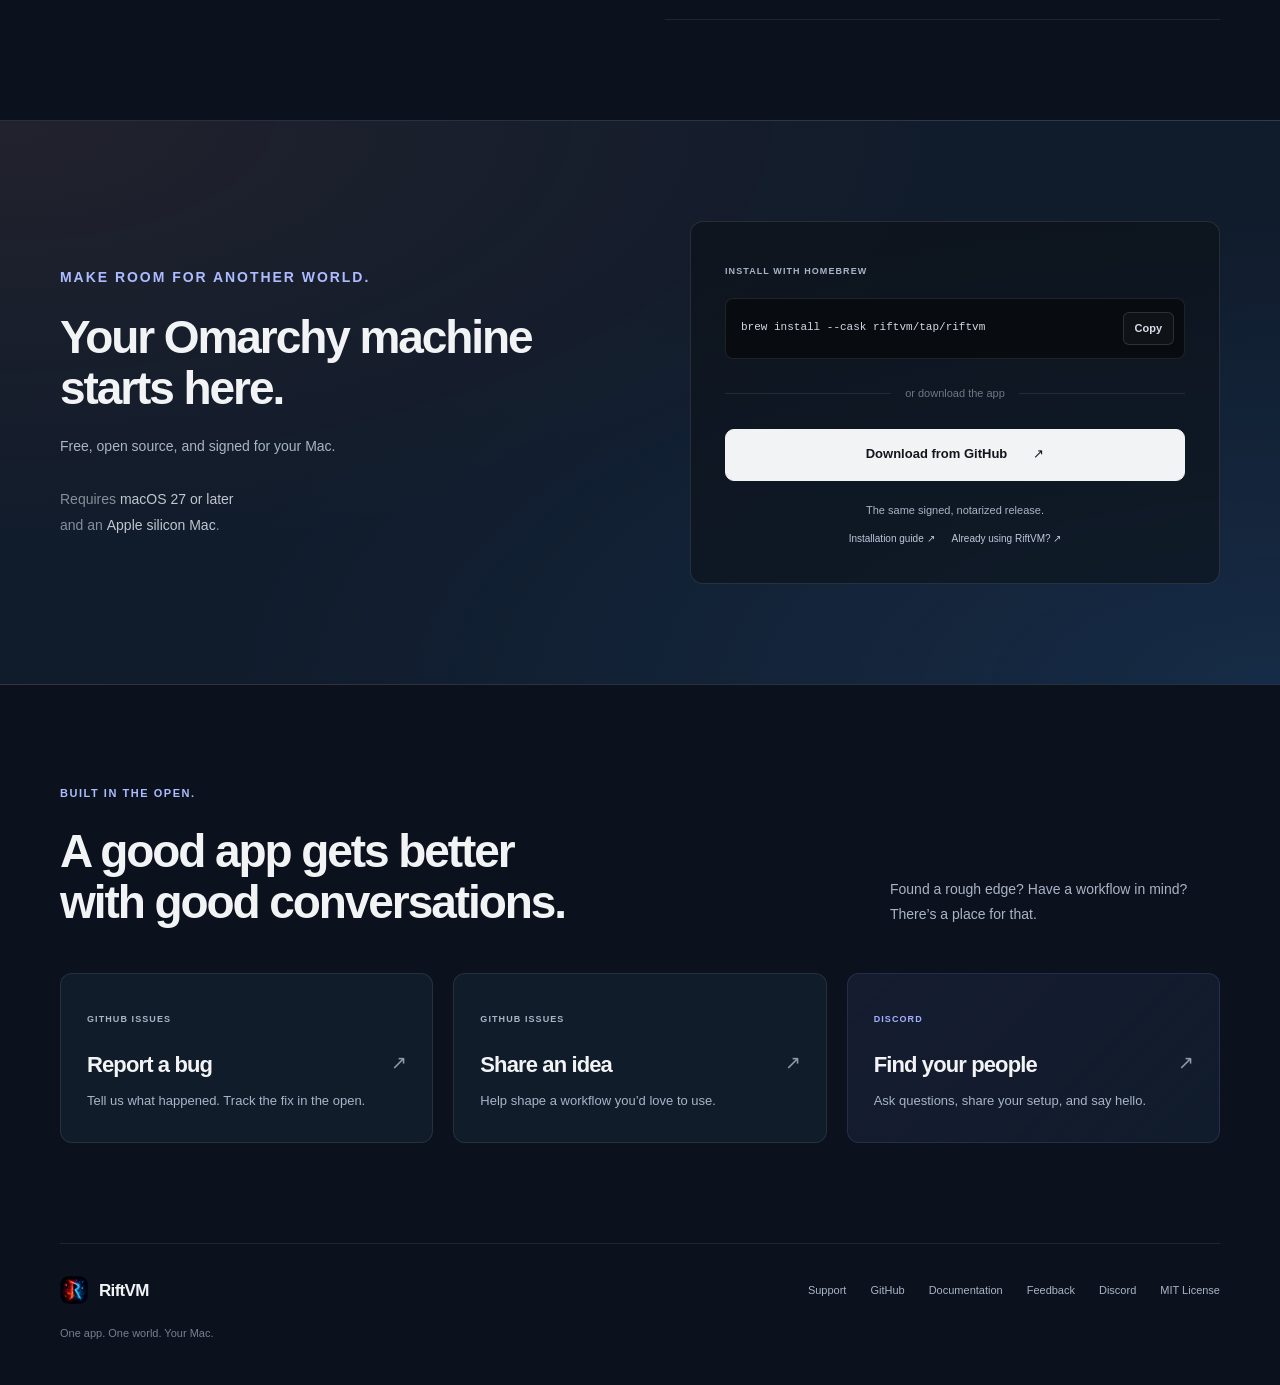
==== commit f272132e: "Restore the independent RiftVM website and support" ====
--- a/index.html
+++ b/index.html
@@ -1 +1,103 @@
-<!doctype html><html lang="en"><head><meta charset="utf-8"><title>riftvm — AtomSprout</title><meta name="robots" content="noindex"><link rel="canonical" href="https://atomsprout.com/riftvm/"><meta http-equiv="refresh" content="0;url=https://atomsprout.com/riftvm/"></head><body><a href="https://atomsprout.com/riftvm/">Continue to AtomSprout</a><script>location.replace("https://atomsprout.com/riftvm/"+location.search+location.hash)</script></body></html>
+<!doctype html>
+<html lang="en">
+<head>
+  <meta charset="utf-8">
+  <meta name="viewport" content="width=device-width, initial-scale=1">
+  <meta name="description" content="RiftVM brings a focused Omarchy machine to Apple silicon Macs in one native app.">
+  <meta name="theme-color" content="#07152f">
+  <meta property="og:title" content="RiftVM — Bring another world to your Mac">
+  <meta property="og:description" content="Create a focused Omarchy machine in one native app.">
+  <meta property="og:type" content="website">
+  <meta property="og:url" content="https://riftvm.com/">
+  <meta property="og:image" content="https://riftvm.com/assets/riftvm-omarchy-rally-car.webp">
+  <meta name="twitter:card" content="summary_large_image">
+  <link rel="icon" type="image/png" sizes="64x64" href="assets/favicon.png?brand=rift-r">
+  <link rel="apple-touch-icon" href="assets/riftvm-icon.png?brand=rift-r">
+  <link rel="canonical" href="https://riftvm.com/">
+  <title>RiftVM — Bring another world to your Mac</title>
+  <link rel="stylesheet" href="style.css?asset=374324dd5b9c">
+  <link rel="stylesheet" href="copy-command.css?asset=e875d0a35232">
+  <script src="copy-command.js?asset=a45e6baa63cd" defer></script>
+</head>
+<body>
+  <a class="skip-link" href="#main">Skip to content</a>
+  <header class="nav wrap">
+    <a class="brand" href="#top" aria-label="RiftVM home"><img src="assets/riftvm-icon.png?brand=rift-r" width="34" height="34" alt="">RiftVM</a>
+    <nav aria-label="Main navigation"><a href="#workspaces">Omarchy</a><a href="#features">Features</a><a href="https://github.com/riftvm/riftvm/blob/main/docs/README.md">Docs</a><a href="#community">Community</a></nav>
+    <a class="button nav-download" href="#install">Get RiftVM <span aria-hidden="true">↗</span></a>
+  </header>
+  <main id="main">
+    <section class="split-hero" id="top" aria-label="Explore RiftVM">
+      <h1 class="visually-hidden">RiftVM — Omarchy. Another world on your Mac.</h1>
+      <a class="split-product split-omarchy" href="#omarchy" aria-label="Explore the Omarchy machine">
+        <span class="product-content omarchy-content">
+          <span class="product-kicker">The featured experience</span>
+          <span class="product-title"><strong>Omarchy</strong> machine</span>
+          <span class="product-copy">Open Omarchy.<br>Start working.</span>
+          <span class="product-action">Explore Omarchy <span aria-hidden="true">↙</span></span>
+          <span class="product-meta">Apple silicon · macOS 27+ · Signed &amp; notarized</span>
+        </span>
+        <span class="ghost-window hot-window" aria-hidden="true"><i></i><i></i><i></i><b>Omarchy machine</b><code>super + space</code></span>
+      </a>
+
+      <a class="split-product split-riftvm" href="#workspace" aria-label="Explore the Omarchy machine">
+        <span class="product-content riftvm-content">
+          <span class="product-kicker">The native Mac experience</span>
+          <span class="product-title"><strong>Run</strong> Omarchy</span>
+          <span class="product-copy">Create, run, snapshot.<br>Made native.</span>
+          <span class="system-list" aria-label="Supported system"><span>Omarchy</span></span>
+          <span class="product-action">Explore the machine <span aria-hidden="true">↘</span></span>
+        </span>
+        <span class="ghost-window cool-window" aria-hidden="true"><i></i><i></i><i></i><b>Omarchy machine</b><code>Start. Pause. Resume.</code></span>
+      </a>
+
+      <div class="hero-rift" aria-hidden="true"></div>
+      <div class="pixel-burst" aria-hidden="true">
+        <i></i><i></i><i></i><i></i><i></i><i></i><i></i><i></i><i></i><i></i><i></i><i></i>
+      </div>
+      <div class="hero-car" aria-hidden="true">
+        <span class="car-glow"></span>
+        <img src="assets/riftvm-omarchy-rally-car.webp" srcset="assets/riftvm-omarchy-rally-car-768.webp 768w, assets/riftvm-omarchy-rally-car.webp 1536w" sizes="(max-width: 600px) 100vw, (max-width: 1000px) 54vw, (max-width: 1541px) 48vw, 740px" width="1536" height="1024" fetchpriority="high" alt="">
+      </div>
+      <div class="hero-choice" aria-hidden="true"><span>One app. One world.</span></div>
+    </section>
+    <div class="trust-strip wrap" aria-label="Product principles"><a href="https://github.com/riftvm/riftvm#requirements">Built for Apple silicon <span>↗</span></a><a href="https://github.com/riftvm/riftvm#what-it-does">Your work stays local <span>↗</span></a><a href="https://github.com/riftvm/riftvm/releases/latest">Signed &amp; notarized <span>↗</span></a><a href="https://github.com/riftvm/riftvm/blob/main/LICENSE">Open source, MIT licensed <span>↗</span></a></div>
+
+    <section class="section wrap" id="workspaces" aria-labelledby="worlds-title">
+      <div class="section-heading"><div><p class="eyebrow">One app. One machine.</p><h2 id="worlds-title">Room for a different<br>way of working.</h2></div><p>Omarchy is a complete virtual machine, with its own disk, resources, and sharing boundaries.</p></div>
+      <div class="world-grid">
+        <a class="world-card warm" id="omarchy" href="https://github.com/riftvm/riftvm#guest-image"><span class="mini-label">THE LINUX MACHINE</span><h3>Make yourself<br>at home in Omarchy.</h3><p>A preinstalled Arch Linux desktop with guided owner setup. Your Mac’s keyboard, clipboard, and shared files, connected to a world you can make your own.</p><ul><li>Signed, verified factory image</li><li>Custom VirGL graphics through Metal</li><li>One cursor, one fixed display mode</li></ul><span class="card-link">Explore Omarchy <span aria-hidden="true">↗</span></span><span class="world-watermark" aria-hidden="true">O</span></a>
+        <a class="world-card cool" id="workspace" href="https://github.com/riftvm/riftvm#what-it-does"><span class="mini-label">THE NATIVE APP</span><h3>Start, pause,<br>snapshot, repeat.</h3><p>One machine, under your control: run it full screen, then start, pause, resume, stop, snapshot, or remove it.</p><ul><li>Start, pause, resume &amp; stop</li><li>Snapshots &amp; removal</li><li>Opens full screen, ready to work</li></ul><span class="card-link">Explore the machine <span aria-hidden="true">↗</span></span><span class="world-watermark" aria-hidden="true">R</span></a>
+      </div>
+      <p class="backend-note">Built on macOS 27’s new <code>VZCustomVirtioDevice</code>: RiftVM implements its own virtio-gpu and renders Omarchy through Custom VirGL on Metal. <a href="https://github.com/riftvm/riftvm#how-it-works">How it works ↗</a></p>
+    </section>
+
+    <section class="section features-section" id="features"><div class="wrap">
+      <div class="section-heading"><div><p class="eyebrow">Small details. Better days.</p><h2>The things around<br>the virtual machine.</h2></div><p>Creating a machine is only the beginning. RiftVM keeps the everyday work simple, from exchanging a file to finding your way back.</p></div>
+      <div class="feature-grid">
+        <a class="feature-card" href="https://github.com/riftvm/riftvm#prepare-omarchy"><span class="feature-number">01 / PREPARE</span><h3>One button to begin.</h3><p>Press Prepare Omarchy. RiftVM downloads and verifies the signed factory image, then creates the machine. You can close the window while it works.</p><span class="card-link">Prepare Omarchy ↗</span></a>
+        <a class="feature-card" href="https://github.com/riftvm/riftvm/blob/main/docs/UPDATES_AND_RECOVERY.md"><span class="feature-number">02 / RECOVER</span><h3>Leave a way back.</h3><p>Protect an Omarchy recovery point before updating. Restore it when you need to return to the earlier system.</p><span class="card-link">Updates &amp; recovery ↗</span></a>
+        <a class="feature-card" href="https://github.com/riftvm/riftvm#what-it-does"><span class="feature-number">03 / SHARE</span><h3>Share what you choose.</h3><p><code>~/riftvm-shared</code> by default. Add project folders, read-write or read-only, and each appears under <code>/mnt/mac</code>. The rest of your Mac stays private.</p><span class="card-link">See how sharing works ↗</span></a>
+        <a class="feature-card" href="https://github.com/riftvm/riftvm/blob/main/docs/TROUBLESHOOTING.md#keyboard-input-is-missing-delayed-or-appears-after-mouse-movement"><span class="feature-number">04 / INTERACT</span><h3>Keep your muscle memory.</h3><p>Command-to-Super shortcuts, text and image clipboard exchange, and a single pointer that moves with your hand.</p><span class="card-link">Input &amp; integration ↗</span></a>
+        <a class="feature-card" href="https://github.com/riftvm/riftvm#how-it-works"><span class="feature-number">05 / RENDER</span><h3>A real GPU underneath.</h3><p>Hyprland’s animations, blur, and browser WebGL run on your Mac’s GPU through virglrenderer, ANGLE, and Metal, with zero-copy presentation.</p><span class="card-link">Custom VirGL ↗</span></a>
+        <a class="feature-card" href="https://github.com/riftvm/riftvm/blob/main/docs/TROUBLESHOOTING.md"><span class="feature-number">06 / UNDERSTAND</span><h3>Know where you stand.</h3><p>Clear lifecycle states, and Save Diagnostics collects what happened so you can report it.</p><span class="card-link">Troubleshooting ↗</span></a>
+      </div>
+    </div></section>
+
+    <section class="section wrap performance" id="performance"><div class="performance-intro"><p class="eyebrow">Performance, with the receipts.</p><h2>Let the GPU work.<br>Let a still desktop rest.</h2><p>Omarchy uses Custom VirGL through ANGLE and Metal. Presentation follows changing content, and idle compositor queries are reduced without giving up responsive resize detection.</p><a class="text-link" href="https://github.com/riftvm/riftvm/blob/main/docs/validation/watcher-idle-2026-09-13/README.md">Read the measurements &amp; limits ↗</a></div><div class="performance-list">
+      <a href="https://github.com/riftvm/riftvm/blob/main/docs/validation/omarchy-custom-virgl-2026-09-13/README.md"><span class="metric">GPU</span><div><h3>Hardware-accelerated graphics</h3><p>Workload-specific tests, with the method and compatibility limits published.</p></div><span aria-hidden="true">↗</span></a>
+      <a href="https://github.com/riftvm/riftvm/blob/main/docs/validation/omarchy-demand-rendering-2026-09-13/README.md"><span class="metric">On demand</span><div><h3>Frames when content changes</h3><p>Pending updates are retained while rendering is busy.</p></div><span aria-hidden="true">↗</span></a>
+      <a href="https://github.com/riftvm/riftvm/blob/main/docs/UPDATES_AND_RECOVERY.md#update-riftvm-integration-inside-an-existing-guest"><span class="metric">−90%</span><div><h3>Fewer idle compositor queries</h3><p>Query frequency, not total CPU or energy. Existing Guests need the paired update.</p></div><span aria-hidden="true">↗</span></a>
+    </div></section>
+
+    <section class="section install-section" id="install" aria-labelledby="install-title"><div class="wrap install-grid"><div><p class="eyebrow">Make room for another world.</p><h2 id="install-title">Your Omarchy machine<br>starts here.</h2><p>Free, open source, and signed for your Mac.</p><p class="requirements">Requires <strong>macOS 27 or later</strong><br>and an <strong>Apple silicon Mac</strong>.</p></div><div class="install-panel"><span class="mini-label">INSTALL WITH HOMEBREW</span><div class="install-command"><code>brew install --cask riftvm/tap/riftvm</code><button class="copy-button" type="button" data-copy="brew install --cask riftvm/tap/riftvm" aria-label="Copy Homebrew install command" aria-live="polite">Copy</button></div><div class="install-divider"><span>or download the app</span></div><a class="button primary download-button" href="https://github.com/riftvm/riftvm/releases/latest">Download from GitHub <span aria-hidden="true">↗</span></a><p class="install-details">The same signed, notarized release.<br><a href="https://github.com/riftvm/riftvm#install-riftvm">Installation guide ↗</a> <a href="https://github.com/riftvm/riftvm/blob/main/docs/UPDATES_AND_RECOVERY.md">Already using RiftVM? ↗</a></p></div></div></section>
+
+    <section class="section wrap community" id="community"><div class="section-heading"><div><p class="eyebrow">Built in the open.</p><h2>A good app gets better<br>with good conversations.</h2></div><p>Found a rough edge? Have a workflow in mind? There’s a place for that.</p></div><div class="community-grid">
+      <a class="community-card" href="https://github.com/riftvm/riftvm/issues/new?template=bug_report.yml"><span class="mini-label">GITHUB ISSUES</span><h3>Report a bug <span aria-hidden="true">↗</span></h3><p>Tell us what happened. Track the fix in the open.</p></a>
+      <a class="community-card" href="https://github.com/riftvm/riftvm/issues/new?template=feature_request.yml"><span class="mini-label">GITHUB ISSUES</span><h3>Share an idea <span aria-hidden="true">↗</span></h3><p>Help shape a workflow you’d love to use.</p></a>
+      <a class="community-card discord-card" href="https://discord.com/invite/eGzEaP6TzR"><span class="mini-label">DISCORD</span><h3>Find your people <span aria-hidden="true">↗</span></h3><p>Ask questions, share your setup, and say hello.</p></a>
+    </div></section>
+  </main>
+  <footer class="wrap"><div><a class="brand" href="#top"><img src="assets/riftvm-icon.png?brand=rift-r" width="28" height="28" alt="">RiftVM</a><p>One app. One world. Your Mac.</p></div><nav aria-label="Footer navigation"><a href="https://riftvm.com/support/">Support</a><a href="https://github.com/riftvm/riftvm">GitHub</a><a href="https://github.com/riftvm/riftvm/blob/main/docs/README.md">Documentation</a><a href="https://github.com/riftvm/riftvm/issues/new/choose">Feedback</a><a href="https://discord.com/invite/eGzEaP6TzR">Discord</a><a href="https://github.com/riftvm/riftvm/blob/main/LICENSE">MIT License</a></nav></footer>
+</body>
+</html>
--- a/style.css
+++ b/style.css
@@ -0,0 +1,108 @@
+:root{color-scheme:dark;--bg:#0b0e13;--panel:#12171e;--text:#f2f3f5;--muted:#a1a8b3;--line:#ffffff16;--accent:#acbcff;--warm:#ffb295;--cool:#a4bcff;font-family:-apple-system,BlinkMacSystemFont,"Segoe UI",sans-serif;font-synthesis:none}
+*{box-sizing:border-box}html{scroll-behavior:smooth;scroll-padding-top:28px}body{margin:0;background:var(--bg);color:var(--text);font-size:16px;line-height:1.6;-webkit-font-smoothing:antialiased}a{color:inherit;text-decoration:none}button{font:inherit}a:focus-visible,button:focus-visible{outline:3px solid var(--accent);outline-offset:6px}h1,h2,h3,p{margin:0}h1,h2,h3{line-height:1.1;letter-spacing:-.045em}p{color:var(--muted)}.wrap{width:min(1160px,calc(100% - 80px));margin-inline:auto}.nav{display:flex;align-items:center;justify-content:space-between;gap:28px;min-height:96px;border-bottom:1px solid var(--line)}.brand{display:inline-flex;align-items:center;gap:11px;font-size:20px;font-weight:700;letter-spacing:-.04em}.brand img{border-radius:9px}.nav nav,footer nav{display:flex;gap:30px;align-items:center;font-size:13px;color:var(--muted)}nav a:hover,footer a:hover{color:var(--text)}.button{display:inline-flex;align-items:center;justify-content:center;gap:26px;min-height:44px;padding:10px 18px;border:1px solid #ffffff26;border-radius:9px;font-size:13px;font-weight:650;transition:background .2s,transform .2s}.button:hover{background:#ffffff12;transform:translateY(-2px)}.button.primary{background:var(--text);color:#11151c;border-color:var(--text);min-height:52px;padding-inline:23px}.button.primary:hover{background:#dce4ff}.eyebrow{font-size:11px;letter-spacing:.14em;font-weight:650;text-transform:uppercase;color:var(--accent);display:flex;align-items:center;gap:10px;margin-bottom:24px}.status-dot{display:inline-block;flex:none;width:6px;height:6px;border-radius:50%;background:#9bceb2;box-shadow:0 0 12px #9bceb233}.hero{padding-block:96px 80px;display:grid;grid-template-columns:1.08fr 1fr;gap:60px;align-items:center}.hero h1{font-size:clamp(44px,4.6vw,64px);letter-spacing:-.055em;line-height:1.04}.hero h1>span{color:#a3aab6}.hero-description{font-size:17px;line-height:1.8;margin-top:26px;max-width:480px}.actions{display:flex;align-items:center;flex-wrap:wrap;gap:24px;margin-top:34px}.text-link{font-size:13px;font-weight:600;border-bottom:1px solid #ffffff35;padding-bottom:3px}.text-link:hover{color:var(--accent);border-color:var(--accent)}.hero-meta{font-size:11px;margin-top:22px;color:#8b939f}.hero-meta>span{margin-inline:8px}.workspace-preview{position:relative;background:linear-gradient(135deg,#222731,#141920 65%);border:1px solid #ffffff20;border-radius:16px;box-shadow:0 32px 80px #0005;transform:perspective(1500px) rotateY(-3deg)}.workspace-preview:before{content:"";position:absolute;inset:0;z-index:-1;background:radial-gradient(ellipse at 20% 30%,#f7855520,transparent 55%),radial-gradient(ellipse at 90% 80%,#688dff1a,transparent 55%);filter:blur(20px);pointer-events:none}.preview-toolbar{display:flex;align-items:center;justify-content:space-between;padding:15px 18px;border-bottom:1px solid var(--line);font-size:11px;color:#aaaeb7}.window-dots{display:flex;gap:6px}.window-dots i{width:7px;height:7px;background:#ffffff28;border-radius:50%}.toolbar-symbol{font-size:16px}.preview-body{display:grid;grid-template-columns:1fr 1fr;gap:12px;padding:26px 20px 20px}.preview-heading{grid-column:1/-1;margin-bottom:14px}.mini-label{font-size:9px;letter-spacing:.12em;font-weight:650;color:var(--muted)}.preview-heading h2{font-size:22px;letter-spacing:-.035em;margin-top:9px}.preview-caption{font-size:10px;color:#7e8794;display:block;margin-top:5px}.workspace-tile{position:relative;padding:20px 16px 15px;border-radius:10px;border:1px solid #ffffff12;display:flex;flex-direction:column;align-items:flex-start;transition:transform .2s,border-color .2s;overflow:hidden}.warm{--world:var(--warm);--world-bg:#e9804910}.cool{--world:var(--cool);--world-bg:#688dff10}.workspace-tile.warm{background:linear-gradient(135deg,#34261f,#25201f)}.workspace-tile.cool{background:linear-gradient(135deg,#222d42,#1b2331)}.workspace-tile:hover{transform:translateY(-4px);border-color:var(--world)}.world-icon{display:flex;align-items:center;justify-content:center;width:40px;height:40px;background:var(--world-bg);border:1px solid #ffffff20;border-radius:12px;color:var(--world);font-size:24px;margin-bottom:20px}.workspace-tile strong{display:block;font-size:18px;line-height:1.3}.workspace-tile div>span{font-size:10px;color:var(--world)}.tile-arrow{position:absolute;top:22px;right:18px;color:var(--world)}.workspace-tile p{font-size:10px;line-height:1.8;margin:16px 0 24px;color:#a9a8aa}.tile-bottom{border-top:1px solid #ffffff12;width:100%;padding-top:12px;font-size:8px;color:var(--world);display:flex;justify-content:space-between;gap:4px}.preview-footer{font-size:9px;display:flex;align-items:center;gap:8px;padding:0 20px 18px;color:#8b939f}.preview-footer .status-dot{width:4px;height:4px}.trust-strip{display:grid;grid-template-columns:repeat(4,1fr);border-block:1px solid var(--line)}.trust-strip a{font-size:11px;color:#a3aab6;padding:24px 0;display:flex;justify-content:center;gap:12px}.trust-strip a:hover{color:var(--text)}.trust-strip a span{color:#59616c}.section{padding-block:100px}.section-heading{display:flex;justify-content:space-between;gap:60px;align-items:end;margin-bottom:45px}.section-heading h2,.performance h2,.install-section h2{font-size:clamp(32px,3.6vw,46px)}.section-heading>p{font-size:14px;line-height:1.8;max-width:330px}.world-grid{display:grid;grid-template-columns:1fr 1fr;gap:24px}.world-card{padding:40px;position:relative;overflow:hidden;border-radius:14px;border:1px solid #ffffff16;display:flex;flex-direction:column;align-items:start;background:linear-gradient(130deg,var(--world-bg),#11161e 70%);transition:border-color .2s,transform .2s}.world-card:hover{border-color:var(--world);transform:translateY(-3px)}.world-card .mini-label{color:var(--world)}.world-card h3{font-size:33px;margin:30px 0 20px;position:relative;z-index:1}.world-card p{font-size:14px;line-height:1.8;max-width:355px;position:relative;z-index:1}.world-card ul{list-style:none;padding:0;margin:26px 0 34px;font-size:12px;color:#c0c4cb;position:relative;z-index:1}.world-card li{margin-top:9px}.world-card li:before{content:"✓";margin-right:10px;color:var(--world)}.card-link{font-size:12px;font-weight:600;display:flex;align-items:center;justify-content:space-between;width:100%;margin-top:auto;color:var(--accent)}.world-card .card-link{color:var(--world);border-top:1px solid var(--line);padding-top:21px;position:relative;z-index:1}.world-watermark{position:absolute;right:-18px;top:40px;font-size:225px;font-weight:500;line-height:1;color:var(--world);opacity:.035;pointer-events:none}.features-section{background:#10141b;border-block:1px solid var(--line)}.feature-grid{display:grid;grid-template-columns:repeat(3,1fr)}.feature-card{display:flex;flex-direction:column;padding:32px 30px;border-top:1px solid var(--line);transition:background .2s}.feature-card:nth-child(3n+1){padding-left:0}.feature-card h3{font-size:21px;letter-spacing:-.035em;margin:22px 0 14px}.feature-card p{font-size:13px;line-height:1.8;margin-bottom:24px;max-width:300px}.feature-number{font-size:9px;font-weight:650;letter-spacing:.12em;color:#76808f}.feature-card:hover{background:#ffffff03}.performance{display:grid;grid-template-columns:1fr 1.1fr;gap:100px}.performance-intro>p:not(.eyebrow){font-size:14px;line-height:1.8;margin:26px 0}.performance-list a{display:grid;grid-template-columns:105px 1fr 12px;gap:24px;align-items:start;border-bottom:1px solid var(--line);padding:27px 0}.performance-list a:first-child{padding-top:0}.metric{font-size:22px;font-weight:600;letter-spacing:-.055em;color:#d9e0f3}.performance-list h3{font-size:15px;letter-spacing:-.02em;margin:3px 0 8px}.performance-list p{font-size:12px;line-height:1.7}.performance-list a>span:last-child{color:var(--accent)}.performance-list a:hover h3{color:var(--accent)}.install-section{background:radial-gradient(ellipse at 75% 50%,#8097ff0b,transparent 60%),#11161f;border-block:1px solid var(--line)}.install-grid{display:grid;grid-template-columns:1fr 1fr;gap:100px;align-items:center}.install-grid h2{margin-bottom:22px}.install-grid p{font-size:14px}.requirements{margin-top:28px;line-height:1.9;color:#858e9b}.requirements strong{color:#c0c6d0;font-weight:500}.install-panel{padding:34px;border:1px solid #ffffff1b;border-radius:13px;background:#0b0e1380}.install-divider{display:flex;align-items:center;gap:14px;color:#6e7785;font-size:11px;margin:26px 0}.install-divider:before,.install-divider:after{content:"";height:1px;background:var(--line);flex:1}.download-button{width:100%}.install-details{text-align:center;font-size:11px!important;line-height:2;margin-top:18px}.install-details a{font-size:10px;color:#bec8dc;display:inline-block;margin:8px 7px 0}.install-details a:hover{color:white}.community-grid{display:grid;grid-template-columns:repeat(3,1fr);gap:20px}.community-card{padding:30px 26px;border:1px solid var(--line);border-radius:12px;background:#10151c;transition:border-color .2s,transform .2s}.community-card:hover{border-color:#ffffff38;transform:translateY(-3px)}.community-card h3{font-size:22px;letter-spacing:-.04em;display:flex;justify-content:space-between;gap:16px;margin:24px 0 14px}.community-card h3>span{font-size:19px;color:#9099aa}.community-card p{font-size:13px}.discord-card{background:linear-gradient(135deg,#7b89ed13,#10151c);border-color:#919ffc24}.discord-card .mini-label{color:#a4b0ff}footer{display:flex;justify-content:space-between;align-items:start;gap:35px;padding-block:32px 45px;border-top:1px solid var(--line)}footer .brand{font-size:17px}footer p{font-size:11px;margin-top:13px;color:#76808e}footer nav{flex-wrap:wrap;justify-content:flex-end;gap:18px 24px;font-size:11px;padding-top:6px}.skip-link{position:absolute;left:20px;top:-100px;z-index:50;padding:12px;background:white;color:black}.skip-link:focus{top:10px}
+@media(min-width:1500px){.hero{padding-block:120px 100px}}
+@media(max-width:1000px){.wrap{width:calc(100% - 48px)}.nav nav{gap:20px}.hero{gap:30px;padding-block:72px}.hero h1{font-size:48px}.hero-description{font-size:15px}.hero .actions{gap:18px}.hero .text-link{font-size:12px}.preview-body{padding:24px 14px 16px;gap:9px}.workspace-tile{padding:16px 12px 12px}.workspace-tile strong{font-size:16px}.tile-bottom{font-size:7px}.preview-footer{font-size:8px}.performance,.install-grid{gap:45px}.world-card{padding:30px}.world-card h3{font-size:29px}.feature-card{padding:28px 20px}.section{padding-block:76px}.community-card{padding:24px 20px}.community-card h3{font-size:19px}}
+@media(max-width:760px){.nav{min-height:80px;gap:20px;flex-wrap:wrap;padding-block:20px}.nav nav{order:3;width:100%;justify-content:space-between;gap:14px}.nav-download{margin-left:auto}.hero{grid-template-columns:1fr;padding-block:58px;gap:44px}.hero-copy{max-width:570px}.hero h1{font-size:clamp(42px,8vw,58px)}.hero-description{max-width:520px}.workspace-preview{transform:none;width:100%;max-width:560px;margin:auto}.preview-body{padding:24px;gap:16px}.workspace-tile{padding:22px 20px 16px}.workspace-tile strong{font-size:20px}.workspace-tile p{font-size:12px}.tile-bottom{font-size:9px}.preview-footer{font-size:10px;padding:0 24px 20px}.trust-strip{grid-template-columns:1fr 1fr}.trust-strip a{padding:15px 0;font-size:10px;justify-content:start}.section-heading{align-items:start;flex-direction:column;gap:22px;margin-bottom:30px}.section-heading>p{max-width:470px}.world-grid{gap:16px}.world-card{padding:26px}.world-card h3{font-size:26px}.world-card p{font-size:13px}.world-card ul{font-size:11px}.feature-grid{grid-template-columns:1fr 1fr}.feature-card:nth-child(3n+1){padding-left:20px}.feature-card:nth-child(2n+1){padding-left:0}.performance,.install-grid{grid-template-columns:1fr;gap:40px}.performance-intro{max-width:520px}.performance-list a:first-child{padding-top:25px;border-top:1px solid var(--line)}.community-grid{grid-template-columns:1fr}.community-card{padding:26px}.community-card h3{font-size:23px;margin-top:16px}footer{flex-direction:column;gap:28px}footer nav{justify-content:start}.install-panel{max-width:580px;width:100%}}
+@media(max-width:480px){.wrap{width:calc(100% - 36px)}.nav nav{font-size:12px}.brand{font-size:19px}.button.nav-download{font-size:12px;min-height:40px}.hero{padding-block:44px}.hero .eyebrow{font-size:9px;letter-spacing:.1em}.hero-description{font-size:15px}.hero .actions{align-items:start;flex-direction:column;gap:20px}.hero-meta{font-size:10px}.hero-meta>span{margin-inline:5px}.preview-body{padding:20px 13px 15px;gap:10px}.preview-heading{margin-bottom:8px}.preview-heading .mini-label{font-size:8px}.workspace-tile{padding:18px 12px 12px}.workspace-tile strong{font-size:17px}.workspace-tile p{font-size:10px}.world-icon{width:34px;height:34px;font-size:20px;margin-bottom:18px}.tile-bottom{font-size:7px}.preview-footer{font-size:8px;padding:0 14px 16px}.section{padding-block:64px}.section-heading h2,.performance h2,.install-section h2{font-size:34px}.world-grid,.feature-grid{grid-template-columns:1fr}.world-card{padding:30px}.world-card h3{font-size:32px}.world-card ul{font-size:12px}.feature-card,.feature-card:nth-child(3n+1),.feature-card:nth-child(2n+1){padding:28px 0}.feature-card h3{font-size:24px}.feature-card p{max-width:none;font-size:14px}.performance-list a{grid-template-columns:87px 1fr 10px;gap:17px}.metric{font-size:21px}.performance-list h3{font-size:14px}.install-panel{padding:25px 18px}.install-panel .mini-label{font-size:9px}.trust-strip a{font-size:9px;gap:5px}.hero-meta{max-width:320px}footer nav{gap:14px 20px}}
+@media(prefers-reduced-motion:reduce){html{scroll-behavior:auto}*,*:before,*:after{transition:none!important;animation:none!important}}
+.backend-note{margin-top:22px;font-size:11px;line-height:1.9;color:#828c9b;max-width:830px}.backend-note a{color:#bac7e4;text-decoration:underline;text-underline-offset:3px}
+
+
+/* Deep navy surfaces continue the original ice-and-fire hero. */
+:root{--bg:#0b111d;--panel:#121c2b;--muted:#a8b5c7}
+.features-section{background:#101a29}
+.world-card.warm{border-color:#ff95642b}.world-card.cool{border-color:#6bbdff2b}
+.install-section{background:radial-gradient(ellipse at 0% 0%,#ed754014,transparent 55%),radial-gradient(ellipse at 100% 100%,#429bff20,transparent 60%),#101b2b}
+.community-card{background:#111c2b}.discord-card{background:linear-gradient(135deg,#7b89ed18,#111c2b)}
+/* Original RiftVM hero, restored from eb01b3b. */
+/* The hero is one decision surface split into two complete product links. */
+.split-hero { position:relative; min-height:max(720px,calc(100svh - 76px)); margin-top:-76px; padding-top:76px; overflow:hidden; isolation:isolate; background:#07101f; }
+.split-hero::before,.split-hero::after { position:absolute; inset:0; z-index:-3; content:""; transition:filter .65s ease,transform .65s cubic-bezier(.2,.8,.2,1); }
+.split-hero::before { background:radial-gradient(circle at 37% 47%,#ffb02e90 0,transparent 10%),radial-gradient(circle at 23% 40%,#ff477e80 0,transparent 32%),linear-gradient(145deg,#07050b 6%,#31091f 50%,#b62043 100%); clip-path:polygon(0 0,82% 0,31% 100%,0 100%); }
+.split-hero::after { background:radial-gradient(circle at 64% 54%,#37cfff4d 0,transparent 15%),radial-gradient(circle at 83% 64%,#176dd84d 0,transparent 35%),linear-gradient(145deg,#071321 0,#06101d 42%,#071b35 100%); clip-path:polygon(82% 0,100% 0,100% 100%,31% 100%); }
+.split-product { position:absolute; inset:76px 0 0; z-index:2; color:var(--text); }
+.split-product:focus-visible { outline:2px solid currentColor; outline-offset:-6px; }
+.split-omarchy { clip-path:polygon(0 0,82% 0,31% 100%,0 100%); }
+.split-riftvm { clip-path:polygon(82% 0,100% 0,100% 100%,31% 100%); }
+.product-content { position:absolute; z-index:5; display:flex; flex-direction:column; align-items:flex-start; max-width:430px; transition:transform .55s cubic-bezier(.2,.8,.2,1),opacity .4s ease; }
+.omarchy-content { top:13%; left:max(5vw,calc((100vw - 1320px)/2)); }
+.riftvm-content { right:max(5vw,calc((100vw - 1320px)/2)); bottom:11%; align-items:flex-end; text-align:right; }
+.product-kicker { margin-bottom:13px; color:#ffc1d0; font-size:11px; font-weight:850; letter-spacing:.17em; text-transform:uppercase; }
+.split-riftvm .product-kicker { color:#80ddff; }
+.product-title { display:block; font-size:clamp(48px,5.2vw,82px); font-weight:780; letter-spacing:-.065em; line-height:.92; text-shadow:0 8px 45px #0008; }
+.product-title strong { color:#ff668f; font:inherit; }
+.split-riftvm .product-title { color:#e7f7ff; }
+.product-copy { margin-top:18px; color:#fff3f6; font-size:clamp(20px,2vw,30px); font-weight:600; letter-spacing:-.025em; line-height:1.18; }
+.split-riftvm .product-copy { color:#d7f3ff; }
+.product-action { display:inline-flex; align-items:center; gap:9px; margin-top:28px; padding-bottom:5px; border-bottom:1px solid currentColor; color:#ff8faf; font-size:14px; font-weight:800; letter-spacing:.02em; }
+.split-riftvm .product-action { color:#5ad9ff; }
+.product-action span { transition:transform .25s ease; }
+.split-product:hover .product-action span { transform:translate(4px,4px); }
+.product-meta { margin-top:16px; color:#c88da0; font-size:10px; letter-spacing:.03em; }
+.system-list { display:flex; flex-wrap:wrap; justify-content:flex-end; gap:7px; margin-top:18px; }
+.system-list span { padding:5px 9px; border:1px solid #56cfff42; border-radius:999px; background:#08233bb8; color:#a9eaff; font-size:10px; font-weight:700; }
+.ghost-window { position:absolute; z-index:1; display:flex; flex-direction:column; width:min(28vw,430px); height:210px; padding:16px 20px; overflow:hidden; border:1px solid; border-radius:14px; backdrop-filter:blur(16px); opacity:.36; box-shadow:0 24px 80px #0008; transition:opacity .45s ease,transform .55s ease; }
+.ghost-window i { position:absolute; top:12px; width:7px; height:7px; border-radius:50%; background:currentColor; opacity:.5; }
+.ghost-window i:nth-child(1){left:14px}.ghost-window i:nth-child(2){left:26px}.ghost-window i:nth-child(3){left:38px}
+.ghost-window b { margin-top:35px; font-size:17px; }.ghost-window code { margin-top:18px; color:inherit; opacity:.72; }
+.hot-window { bottom:8%; left:5%; border-color:#ff648a70; background:#2b071fb0; color:#ff87a9; transform:perspective(900px) rotateY(8deg) rotate(-2deg); }
+.cool-window { top:12%; right:5%; border-color:#4ccfff5c; background:#06182cba; color:#70dcff; transform:perspective(900px) rotateY(-8deg) rotate(2deg); }
+.split-product:hover .ghost-window { opacity:.55; }
+.split-omarchy:hover .hot-window { transform:perspective(900px) rotateY(2deg) rotate(-1deg) translateY(-4px); }
+.split-riftvm:hover .cool-window { transform:perspective(900px) rotateY(-2deg) rotate(1deg) translateY(-4px); }
+.split-hero:has(.split-omarchy:hover)::before { filter:saturate(1.18) brightness(1.08); transform:scale(1.015); }
+.split-hero:has(.split-riftvm:hover)::after { filter:saturate(1.2) brightness(1.1); transform:scale(1.015); }
+.hero-rift { position:absolute; inset:-18% auto -18% 56%; z-index:3; width:5px; background:linear-gradient(180deg,transparent,#62deff 20%,#fff 49%,#ffbd52 68%,transparent); box-shadow:-8px 0 28px #ff3d7890,8px 0 28px #40d8ff90; transform:rotate(28deg); transform-origin:center; animation:riftIgnite 1.15s .1s both; }
+.hero-car { position:absolute; top:51%; left:52%; z-index:8; width:min(48vw,740px); pointer-events:none; transform:translate(-50%,-50%) rotate(-2deg); filter:drop-shadow(0 30px 35px #000a); animation:carBurst 1.25s cubic-bezier(.16,.82,.21,1.08) both; }
+.hero-car img { position:relative; z-index:2; display:block; width:100%; height:auto; }
+.car-glow { position:absolute; inset:20% 10% 8%; background:linear-gradient(90deg,#ff3d7890,#ffb12e55 43%,#45d9ff8c); filter:blur(42px); opacity:.7; }
+.pixel-burst { position:absolute; inset:0; z-index:6; pointer-events:none; }
+.pixel-burst i { position:absolute; top:50%; left:52%; width:8px; height:8px; background:#ff5b86; box-shadow:0 0 16px currentColor; opacity:0; animation:pixelFly 1.1s var(--delay) cubic-bezier(.1,.75,.2,1) both; }
+.pixel-burst i:nth-child(even){background:#55dcff}.pixel-burst i:nth-child(3n){width:5px;height:5px;background:#ffb32e}
+.pixel-burst i:nth-child(1){--x:-35vw;--y:-25vh;--delay:.18s}.pixel-burst i:nth-child(2){--x:34vw;--y:-28vh;--delay:.22s}.pixel-burst i:nth-child(3){--x:-27vw;--y:24vh;--delay:.27s}.pixel-burst i:nth-child(4){--x:31vw;--y:27vh;--delay:.2s}.pixel-burst i:nth-child(5){--x:-19vw;--y:-34vh;--delay:.31s}.pixel-burst i:nth-child(6){--x:22vw;--y:35vh;--delay:.34s}.pixel-burst i:nth-child(7){--x:-42vw;--y:5vh;--delay:.25s}.pixel-burst i:nth-child(8){--x:40vw;--y:-3vh;--delay:.3s}.pixel-burst i:nth-child(9){--x:-12vw;--y:38vh;--delay:.22s}.pixel-burst i:nth-child(10){--x:15vw;--y:-40vh;--delay:.28s}.pixel-burst i:nth-child(11){--x:-31vw;--y:-10vh;--delay:.36s}.pixel-burst i:nth-child(12){--x:33vw;--y:12vh;--delay:.32s}
+.hero-choice { position:absolute; bottom:22px; left:50%; z-index:9; color:#b3c5d8; font-size:9px; font-weight:800; letter-spacing:.18em; text-transform:uppercase; transform:translateX(-50%); opacity:.66; }
+.hero-choice::before { position:absolute; bottom:-11px; left:50%; width:1px; height:8px; background:#b3c5d8; content:""; }
+@keyframes carBurst { 0%{opacity:0;transform:translate(-45%,-35%) scale(.34) rotate(-9deg);filter:blur(8px) drop-shadow(0 20px 25px #000)} 58%{opacity:1;transform:translate(-50%,-52%) scale(1.045) rotate(-1deg);filter:blur(0) drop-shadow(0 34px 38px #000b)} 100%{opacity:1;transform:translate(-50%,-50%) scale(1) rotate(-2deg);filter:blur(0) drop-shadow(0 30px 35px #000a)} }
+@keyframes riftIgnite { 0%{opacity:0;clip-path:inset(50% 0 50%)} 45%{opacity:1} 100%{opacity:1;clip-path:inset(0 0 0)} }
+@keyframes pixelFly { 0%{opacity:0;transform:translate(0,0) scale(.2) rotate(0)} 25%{opacity:1} 100%{opacity:0;transform:translate(var(--x),var(--y)) scale(1.6) rotate(180deg)} }
+
+@media(max-width:1000px){
+  .split-hero { min-height:760px; }
+  .product-title { font-size:clamp(43px,6.5vw,64px); }
+  .omarchy-content { left:4vw; }
+  .riftvm-content { right:4vw; }
+  .hero-car { width:min(54vw,650px); }
+  .ghost-window { width:31vw; height:180px; }
+}
+
+@media(max-width:600px){
+  .split-hero { min-height:max(760px,100svh); margin-top:-68px; padding-top:68px; }
+  .split-hero::before { clip-path:polygon(0 0,100% 0,100% 20%,0 68%); background:radial-gradient(circle at 36% 37%,#ffad2f8c 0,transparent 15%),radial-gradient(circle at 20% 25%,#ff477e72 0,transparent 40%),linear-gradient(155deg,#07050b 5%,#3a0a25 62%,#a41e42 100%); }
+  .split-hero::after { clip-path:polygon(100% 20%,100% 100%,0 100%,0 68%); background:radial-gradient(circle at 66% 66%,#37cfff4a 0,transparent 24%),linear-gradient(155deg,#071321,#06101d 46%,#08203d); }
+  .split-product { inset:68px 0 0; }
+  .split-omarchy { clip-path:polygon(0 0,100% 0,100% 20%,0 68%); }
+  .split-riftvm { clip-path:polygon(100% 20%,100% 100%,0 100%,0 68%); }
+  .product-content { max-width:74vw; }
+  .omarchy-content { top:7%; left:20px; }
+  .riftvm-content { right:20px; bottom:7%; }
+  .product-kicker { margin-bottom:9px; font-size:8px; }
+  .product-title { font-size:clamp(39px,12vw,52px); }
+  .product-copy { margin-top:10px; font-size:18px; }
+  .product-action { margin-top:15px; font-size:12px; }
+  .product-meta { display:none; }
+  .system-list { margin-top:11px; }
+  .system-list span { padding:3px 7px; font-size:8px; }
+  .ghost-window { display:none; }
+  .hero-rift { inset:-15% auto -15% 49%; width:3px; transform:rotate(43deg); }
+  .hero-car { top:50%; left:54%; z-index:3; width:min(112vw,610px); opacity:.86; }
+  .hero-choice { display:none; }
+}
+
+.split-hero{--text:#f6f8ff;margin-top:-96px;padding-top:96px;min-height:max(720px,100svh)}
+.split-product{inset:96px 0 0}.hero-rift,.hero-choice{pointer-events:none}
+.nav{position:relative;z-index:20;color:#f6f8ff;border-bottom-color:#ffffff16}.nav nav{color:#c6d2e3}.nav nav a:hover{color:white}.nav-download{background:#ffffff14;border-color:#ffffff55;color:white}.nav-download:hover{background:#ffffff28}
+.visually-hidden{position:absolute;width:1px;height:1px;padding:0;margin:-1px;overflow:hidden;clip:rect(0,0,0,0);white-space:nowrap;border:0}
+@media(max-width:760px){.split-hero{margin-top:-122px;padding-top:122px}.split-product{inset:122px 0 0}}
+@media(prefers-reduced-motion:reduce){.hero-rift,.hero-car,.pixel-burst i{animation:none}.pixel-burst{display:none}.split-hero:before,.split-hero:after,.product-content,.ghost-window,.product-action span{transition:none}}
+
+@media(max-width:600px){.hero-car{top:55%;width:min(100vw,610px)}}
--- a/copy-command.css
+++ b/copy-command.css
@@ -0,0 +1 @@
+.install-command{display:flex;align-items:center;gap:12px;margin-top:16px;padding:13px 10px 13px 15px;border:1px solid #ffffff18;border-radius:8px;background:#080b10;color:#d2d9e5}.install-command code{flex:1;min-width:0;white-space:normal;overflow-wrap:anywhere;font:11px/1.8 ui-monospace,SFMono-Regular,Menlo,monospace}.copy-button{flex:none;max-width:120px;border:1px solid #ffffff20;border-radius:6px;background:#ffffff08;color:#d7deeb;padding:7px 11px;font-size:11px;font-weight:600;cursor:pointer}.copy-button:hover{background:#ffffff16}.copy-button:disabled{opacity:.6;cursor:wait}.copy-button:focus-visible{outline:2px solid var(--accent);outline-offset:3px}
